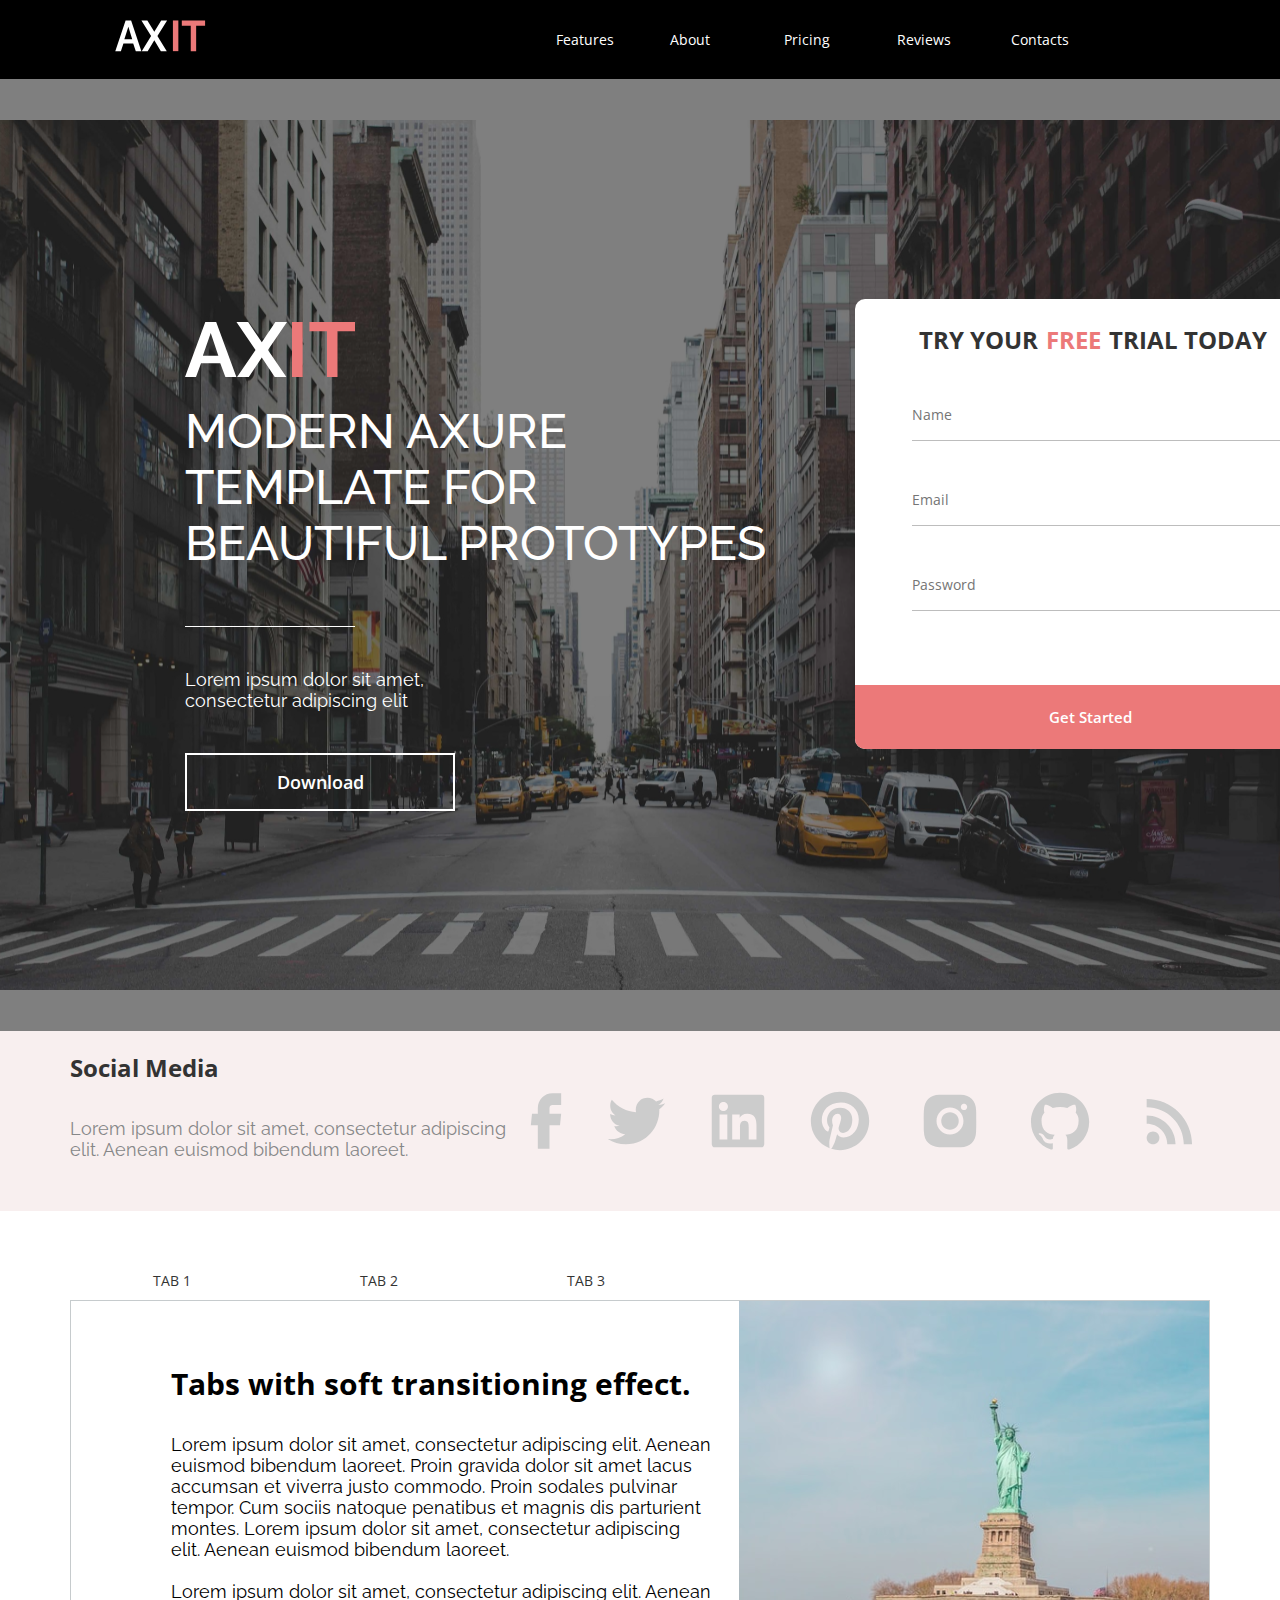
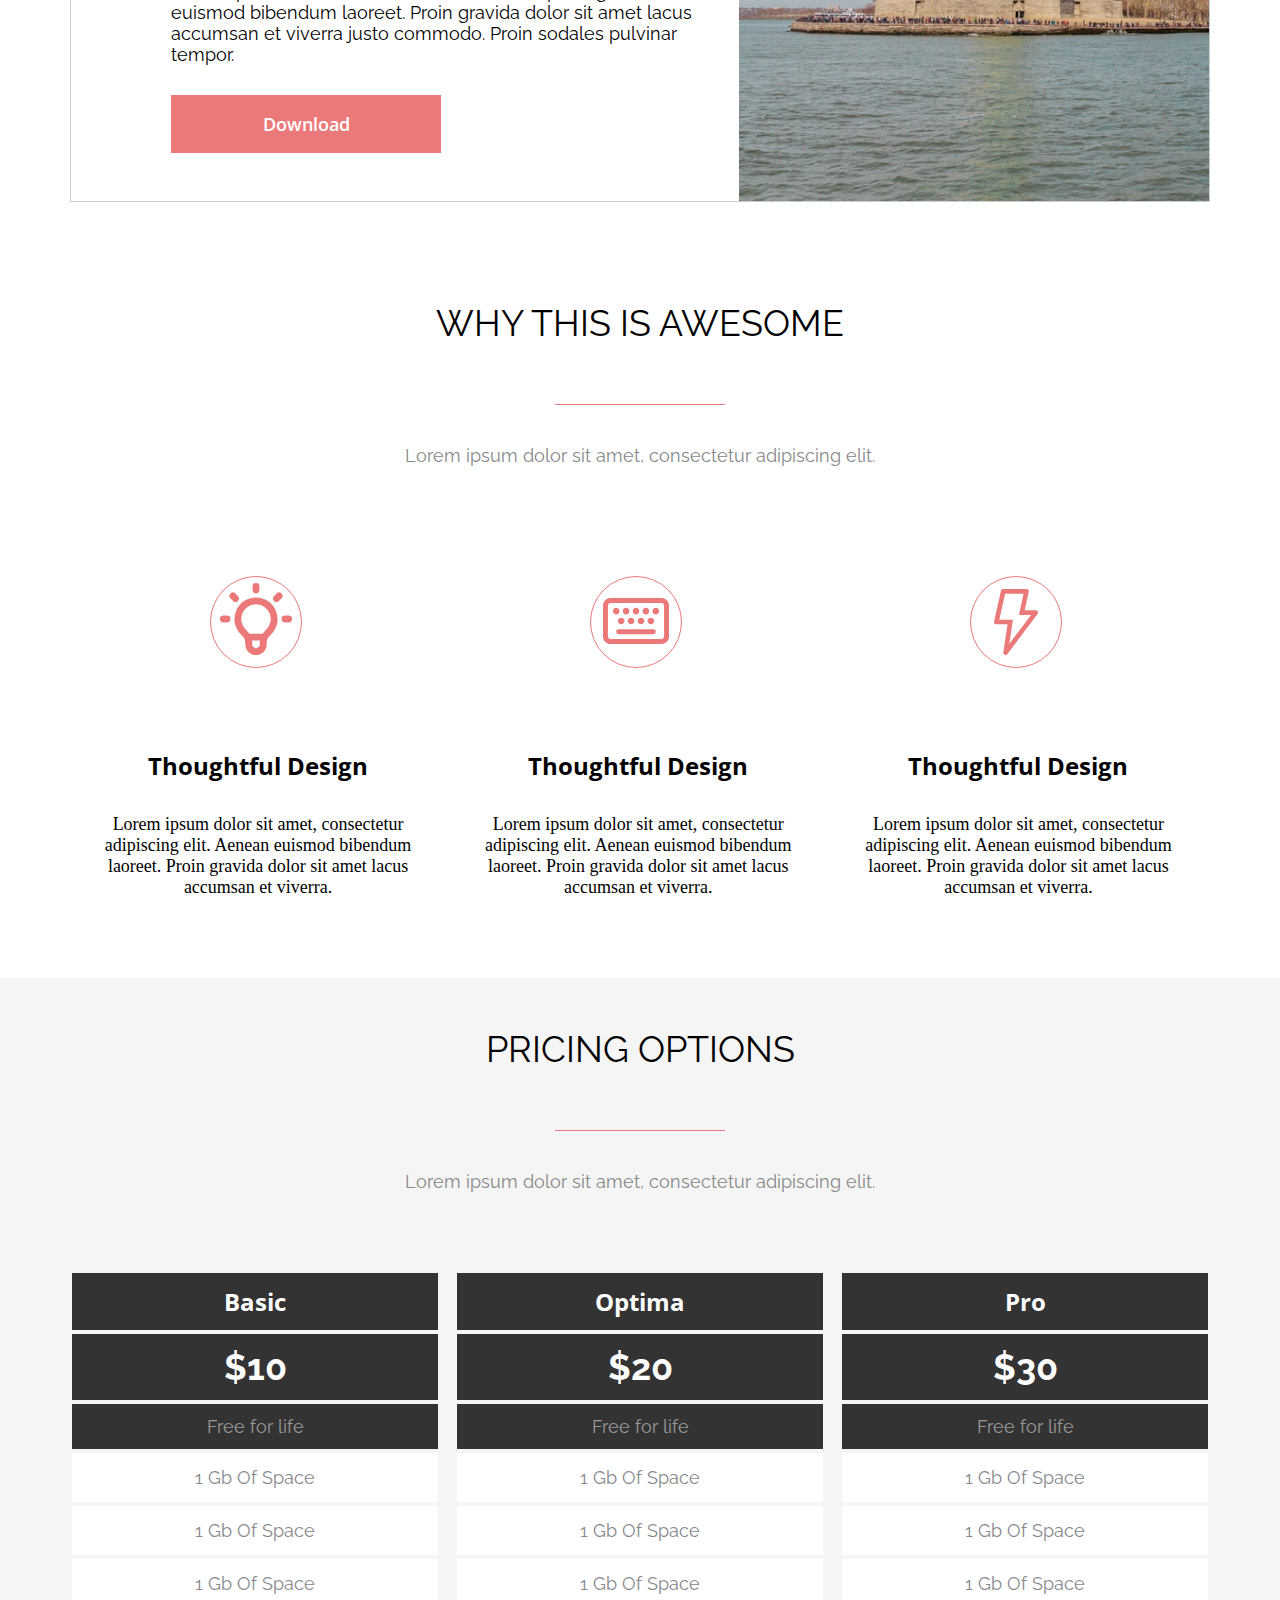
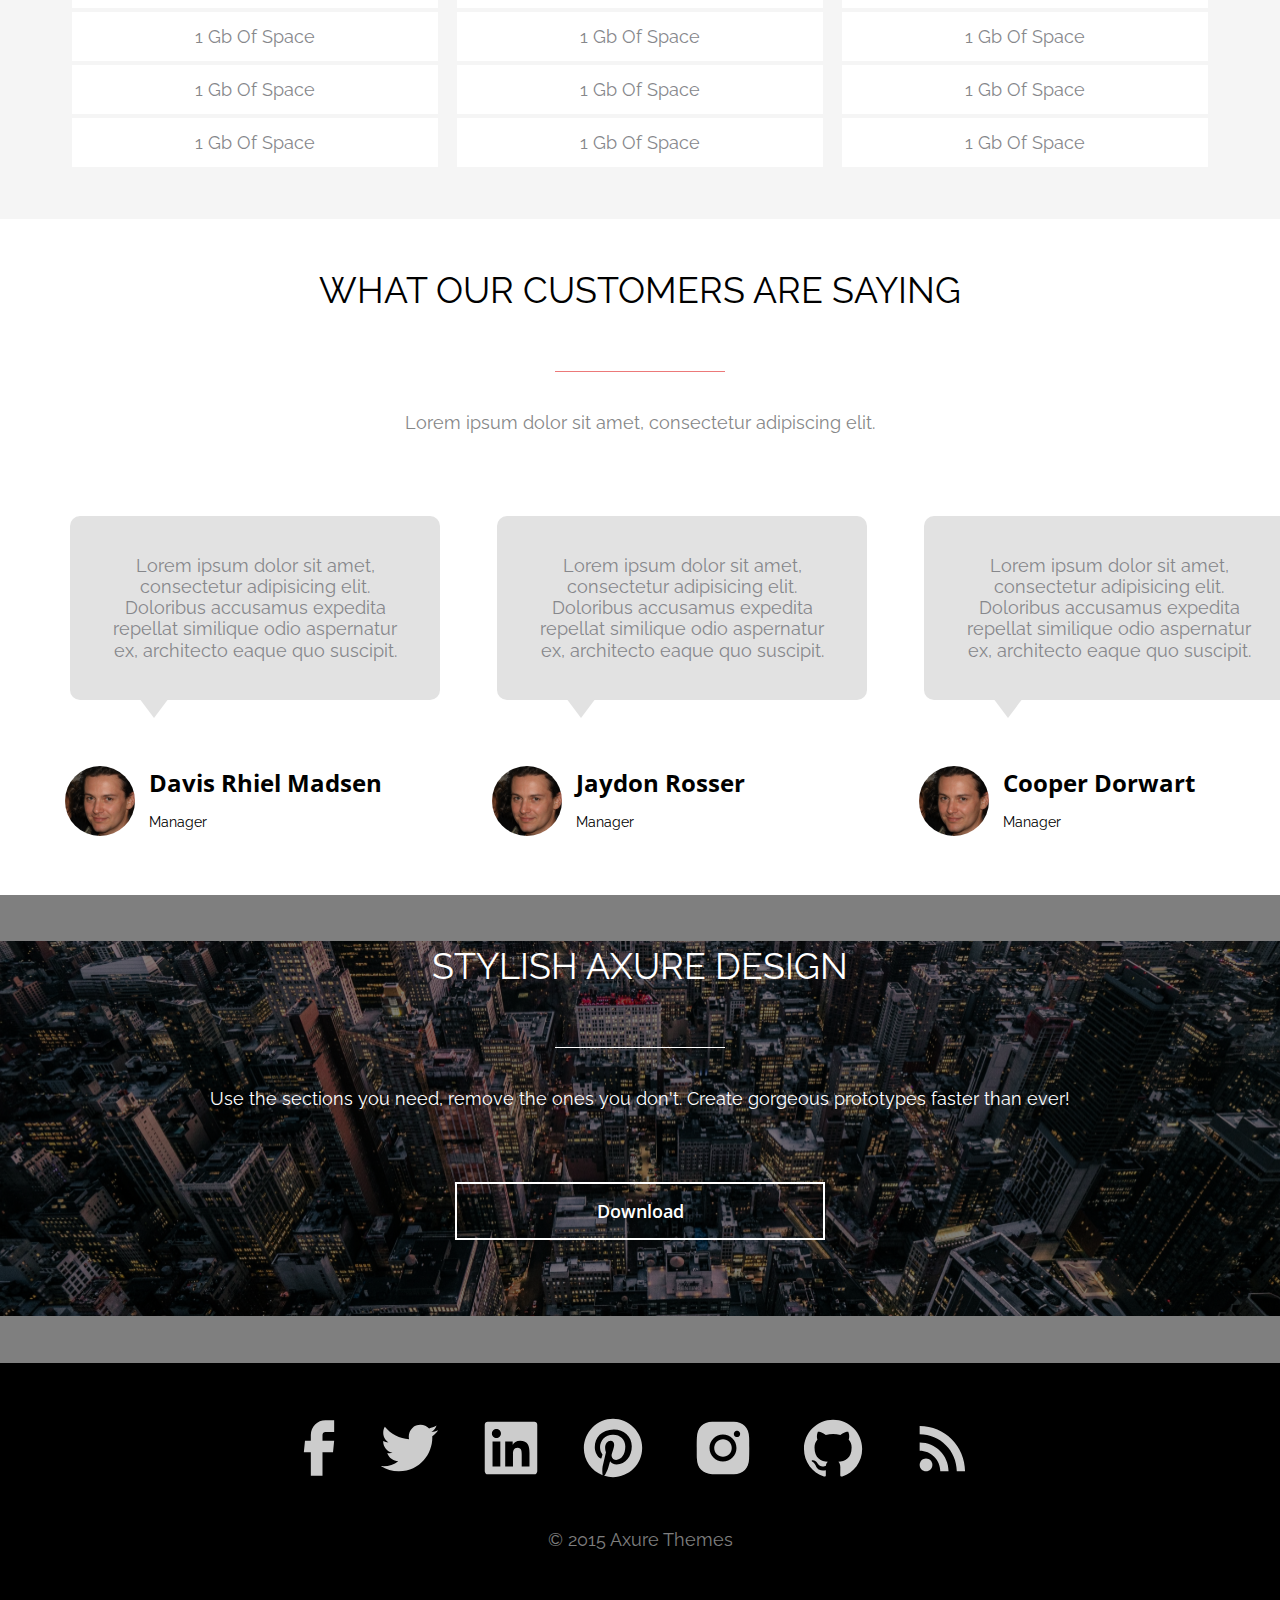
==== AXIT/index.html @ a8f8ad6e "added footer" ====
<!DOCTYPE html>
<html lang="en">
<head>
    <meta charset="UTF-8">
    <meta http-equiv="X-UA-Compatible" content="IE=edge">
    <meta name="viewport" content="width=device-width, initial-scale=1.0">
    <link rel="stylesheet" href="./css/style.css">
    <title>AXIT</title>
</head>
<body>
    <header class="header">
        <div class="header__section--wrapper">
            <img src="./img/AXIT.svg" alt="AX">
            <img src="./img/AXIT-1.svg" alt="IT">
        </div>
        <div class="header__section">
            <div class="header__item headerbutton"><a href="#">Features</a></div>
            <div class="header__item headerbutton"><a href="#">About</a></div>
            <div class="header__item headerbutton"><a href="#">Pricing</a></div>
            <div class="header__item headerbutton"><a href="#">Reviews</a></div>
            <div class="header__item headerbutton"><a href="#">Contacts</a></div>
        </div>
    </header>
    <section class="banner">
        <div class="container">
            <div class="container__banner">
                <div class="banner__content">
                    <div class="banner__logo">
                        <img src="./img/logo.svg" alt="AXIT" class="logo">
                    </div>
                    <h2 class="banner__title">MODERN AXURE TEMPLATE FOR BEAUTIFUL PROTOTYPES</h2>
                    <div class="banner__separator"></div>
                    <p class="banner__secondary-title">Lorem ipsum dolor sit amet, consectetur adipiscing elit</p>
                    <a href="#" class="banner__button">Download</a>
                </div>
                <form class="banner__form" action="#" method="post" name="registration" id="registration" class="banner__form">
                    <h2 class="form__title">Try Your <p class="title__highlight"> FREE </p> Trial Today</h2>
                    <div class="type__section">
                        <div class="form__info">
                            <input class="info__type" type="text" name="name" placeholder="Name">
                        </div>
                        <div class="form__separator"></div>
                        <div class="form__info">
                            <input class="info__type" type="email" name="email" placeholder="Email">
                        </div>
                        <div class="form__separator"></div>
                        <div class="form__info">
                            <input class="info__type" type="password" name="password" placeholder="Password">
                        </div>
                        <div class="form__separator"></div>
                        <button class="form__button" type="submit">Get Started</button>
                    </div>
                </form>
            </div>
        </div>
    </section>
    <section class="media">
        <div class="container">
            <div class="social-media__content">
                <div class="social-media__description">
                    <h2 class="social-media__title">Social Media</h2>
                    <p class="social-media__secondary-title">Lorem ipsum dolor sit amet, consectetur adipiscing elit. 
                    Aenean euismod bibendum laoreet.</p>
                </div>
                <div class="social-media__icons">
                    <img class="icons__media" src="./img/facebook.svg" alt="facebook">
                    <img class="icons__media" src="./img/twitter.svg" alt="twitter">
                    <img class="icons__media" src="./img/linkedin.svg" alt="linkedin">
                    <img class="icons__media" src="./img/pinterest.svg" alt="pinterest">
                    <img class="icons__media" src="./img/instagram.svg" alt="instagram">
                    <img class="icons__media" src="./img/github.svg" alt="github">
                    <img class="icons__media" src="./img/wifi.svg" alt="wifi">
                </div>
            </div>
        </div>
    </section>
    <section class="tabs">
        <div class="container">
            <ul class="menu">
                <li class="menu__item menu__item--active">TAB 1</li>
                <li class="menu__item">TAB 2</li>
                <li class="menu__item">TAB 3</li>
            </ul>
            <section class="content">
                <div class="content__descr">
                    <div class="descr__title">Tabs with soft transitioning effect.</div>
                    <div class="descr__text"><p>Lorem ipsum dolor sit amet, consectetur adipiscing elit. Aenean euismod 
                bibendum laoreet. Proin gravida dolor sit amet lacus accumsan et viverra 
                justo commodo. Proin sodales pulvinar tempor. Cum sociis natoque 
                penatibus et magnis dis parturient montes.
                Lorem ipsum dolor sit amet, consectetur adipiscing elit. Aenean euismod 
                bibendum laoreet.</p>
                <p>
                ㅤㅤㅤㅤㅤㅤㅤㅤㅤㅤㅤㅤ
                </p>
                <p>Lorem ipsum dolor sit amet, consectetur adipiscing elit. Aenean euismod 
                bibendum laoreet. Proin gravida dolor sit amet lacus accumsan et viverra 
                justo commodo. Proin sodales pulvinar tempor.</p>
                </div>
                    <a href="#" class="descr__button">Download</a>
                </div>
                <img class="content__img" src="./img/picture_tabs.svg" alt="Statue of Liberty">
            </section>
        </div>
    </section>
    <section class="about">
        <div class="container">
        <h2 class="main__title">WHY THIS IS AWESOME</h2>
        <div class="separator separator--red-color"></div>
        <p class="main__secondary-title">Lorem ipsum dolor sit amet, consectetur adipiscing elit.</p>
        <ul class="about__list">
            <li class="list__list-item">
                <div class="list-item__image--wrapper">
                    <img class="list-item__image_lamp" src="./img/lamp.svg" alt="lamp">
                </div>
                <h3 class="list-item__title">Thoughtful Design</h3>
                <p class="list-item__text">Lorem ipsum dolor sit amet, consectetur adipiscing 
elit. Aenean euismod bibendum laoreet. Proin gravida  dolor sit amet lacus accumsan et viverra.</p>
            </li>
            <li class="list__list-item">
                <div class="list-item__image--wrapper">
                    <img class="list-item__image_keyboard" src="./img/keyboard.svg" alt="keyboard">
                </div>
                <h3 class="list-item__title">Thoughtful Design</h3>
                <p class="list-item__text">Lorem ipsum dolor sit amet, consectetur adipiscing 
elit. Aenean euismod bibendum laoreet. Proin gravida  dolor sit amet lacus accumsan et viverra.</p>
            </li>
            <li class="list__list-item">
                <div class="list-item__image--wrapper">
                    <img class="list-item__image_lightning" src="./img/lightning.svg" alt="lightning">
                </div>
                <h3 class="list-item__title">Thoughtful Design</h3>
                <p class="list-item__text">Lorem ipsum dolor sit amet, consectetur adipiscing 
elit. Aenean euismod bibendum laoreet. Proin gravida  dolor sit amet lacus accumsan et viverra.</p>
            </li>
        </ul>
    </div>
    </section>
    <section class="pricing">
        <div class="container">
            <h2 class="main__title">PRICING OPTIONS</h2>
            <div class="separator separator--red-color"></div>
            <p class="main__secondary-title">Lorem ipsum dolor sit amet, consectetur adipiscing elit.</p>
            <section class="pricing__options">
                <div class="options__option basic">
                    <div class="options__title">
                        <p class="title__main">Basic</p>
                    </div>
                    <div class="options__price">
                        <p class="price__number">$10</p>
                    </div>
                    <div class="options__secondary-title">
                        <p class="secondary-title__text">Free for life</p>
                    </div>
                    <div class="options__list">
                        <ul class="options__list__list-item">
                            <li class="list-item__space">
                                <p class="space__text">1 Gb Of Space</p>
                            </li>
                            <li class="list-item__space">
                                <p class="space__text">1 Gb Of Space</p>
                            </li>
                            <li class="list-item__space">
                                <p class="space__text">1 Gb Of Space</p>
                            </li>
                            <li class="list-item__space">
                                <p class="space__text">1 Gb Of Space</p>
                            </li>
                            <li class="list-item__space">
                                <p class="space__text">1 Gb Of Space</p>
                            </li>
                            <li class="list-item__space">
                                <p class="space__text">1 Gb Of Space</p>
                            </li>
                        </ul>
                    </div>
                </div>
                <div class="options__option optima">
                    <div class="options__title">
                        <p class="title__main">Optima</p>
                    </div>
                    <div class="options__price">
                        <p class="price__number">$20</p>
                    </div>
                    <div class="options__secondary-title">
                        <p class="secondary-title__text">Free for life</p>
                    </div>
                    <div class="options__list">
                        <ul class="options__list__list-item">
                            <li class="list-item__space">
                                <p class="space__text">1 Gb Of Space</p>
                            </li>
                            <li class="list-item__space">
                                <p class="space__text">1 Gb Of Space</p>
                            </li>
                            <li class="list-item__space">
                                <p class="space__text">1 Gb Of Space</p>
                            </li>
                            <li class="list-item__space">
                                <p class="space__text">1 Gb Of Space</p>
                            </li>
                            <li class="list-item__space">
                                <p class="space__text">1 Gb Of Space</p>
                            </li>
                            <li class="list-item__space">
                                <p class="space__text">1 Gb Of Space</p>
                            </li>
                        </ul>
                    </div>
                </div>
                <div class="options__option pro">
                    <div class="options__title">
                        <p class="title__main">Pro</p>
                    </div>
                    <div class="options__price">
                        <p class="price__number">$30</p>
                    </div>
                    <div class="options__secondary-title">
                        <p class="secondary-title__text">Free for life</p>
                    </div>
                    <div class="options__list">
                        <ul class="options__list__list-item">
                            <li class="list-item__space">
                                <p class="space__text">1 Gb Of Space</p>
                            </li>
                            <li class="list-item__space">
                                <p class="space__text">1 Gb Of Space</p>
                            </li>
                            <li class="list-item__space">
                                <p class="space__text">1 Gb Of Space</p>
                            </li>
                            <li class="list-item__space">
                                <p class="space__text">1 Gb Of Space</p>
                            </li>
                            <li class="list-item__space">
                                <p class="space__text">1 Gb Of Space</p>
                            </li>
                            <li class="list-item__space">
                                <p class="space__text">1 Gb Of Space</p>
                            </li>
                        </ul>
                    </div>
                </div>
            </section>
        </div>
    </section>
    <section class="customers">
        <div class="container">
            <h2 class="main__title">WHAT OUR CUSTOMERS ARE SAYING</h2>
            <div class="separator separator--red-color"></div> 
            <p class="main__secondary-title">Lorem ipsum dolor sit amet, consectetur adipiscing elit.</p>
            <div class="reviews">
                <div class="reviews__block">
                    <div class="block__content">
                        <div class="content__text">
                        <p class="text__review">Lorem ipsum dolor sit amet, 
                            consectetur adipisicing elit. Doloribus 
                            accusamus expedita repellat similique 
                            odio aspernatur ex, architecto eaque 
                            quo suscipit.</p>
                        </div>
                        <h3 class="descr__name">Davis Rhiel Madsen</h3>
                        <p class="descr__position">Manager</p>
                    </div>
                    <div class="block__content">
                    <div class="content__text">
                    <p class="text__review">Lorem ipsum dolor sit amet, 
                        consectetur adipisicing elit. Doloribus 
                        accusamus expedita repellat similique 
                        odio aspernatur ex, architecto eaque 
                        quo suscipit.</p>
                    </div>
                        <h3 class="descr__name">Jaydon Rosser</h3>
                    <p class="descr__position">Manager</p>
                    </div>
                    <div class="block__content">
                    <div class="content__text">
                    <p class="text__review">Lorem ipsum dolor sit amet, 
                        consectetur adipisicing elit. Doloribus 
                        accusamus expedita repellat similique 
                        odio aspernatur ex, architecto eaque 
                        quo suscipit.</p>
                    </div>
                    <h3 class="descr__name">Cooper Dorwart</h3>
                    <p class="descr__position">Manager</p>
                    </div>
                </div>
            </div>
        </div>
    </section>
    <section class="design">
        <div class="container">
            <div class="design__content">
                <h2 class="main__title--white-color">STYLISH AXURE DESIGN</h2>
                <div class="separator separator--white-color"></div> 
                <p class="main__secondary-title--white-color">Use the sections you need, remove the ones you don't.  Create gorgeous prototypes faster than ever!</p>
                <a href="#" class="design__button">Download</a>
            </div>
        </div>
    </section>
    <footer class="footer">
        <div class="container">
            <div class="footer__media">
                <img class="icons__media" src="./img/facebook.svg" alt="facebook">
                <img class="icons__media" src="./img/twitter.svg" alt="twitter">
                <img class="icons__media" src="./img/linkedin.svg" alt="linkedin">
                <img class="icons__media" src="./img/pinterest.svg" alt="pinterest">
                <img class="icons__media" src="./img/instagram.svg" alt="instagram">
                <img class="icons__media" src="./img/github.svg" alt="github">
                <img class="icons__media" src="./img/wifi.svg" alt="wifi">
            </div>
            <div class="footer__signature">
                <p class="signature__text">
                    © 2015 Axure Themes
                </p>
            </div>
        </div>
    </footer>
</body>
</html>
---- AXIT/css/style.css ----
@import url('https://fonts.googleapis.com/css2?family=Open+Sans:wght@300;400;500;600;700;800&family=Raleway:wght@100;200;300;400;500;600;700;800;900&display=swap');

* {
    box-sizing: border-box;
    margin: 0;
    padding: 0;
    outline: none;
}

ul, ol {
    list-style: none;
    padding: 0;
    margin: 0;
}

a {
    text-decoration: none;
    display: block;
    color: #fff;
}

.container {
    width: 1170px;
    padding: 50px 15px;
    margin: 0px auto;
    position: relative;
    z-index: 3;
}





.header {
    display: flex;
    justify-content: space-between;
    padding: 20px 170px 20px 115px;
    background: black;
    font-family: "Open Sans", sans-serif;
    position: sticky;
    top: 0;
    z-index: 4;
}

.header__section {
    display: flex; 
    align-items: center;
}

.header__item {
    padding: 10px 15px;
    font-size: 14px;
    width: 113.8px;
}




.banner {
    background: url("../img/banner.svg") no-repeat center/100%;
    position: relative;
    padding: 170px;
}

.banner::after {
    content: "";
    display: block;
    width: 100%;
    height: 100%;
    position: absolute;
    top: 0;
    left: 0;
    z-index: 2;
    background: rgba(0, 0, 0, 0.5);
}

.container__banner {
    display: flex;
    gap: 70px;
}

.banner__title {
    font-family: "Raleway";
    font-weight: 500;
    font-size: 48px;
    line-height: 56px;
    color: #ffff;
}

.banner__separator {
    width: 170px;
    height: 1px;
    margin: 55px 0 42px;
    background-color: white;
}

.banner__button {
    border: 2px solid #FFFFFF;
    width: 270px;
    display: inline-block;
    color: white;
    font-family: "Open Sans", sans-serif;
    font-weight: 600;
    font-size: 18px;
    text-align: center;
    padding: 15px;
    margin-top: 42px;
}

.banner__secondary-title {
    color: #ffff;
    font-family: "Raleway";
    font-size: 18px;
    line-height: 21px;
    font-weight: 400;
    width: 240px;
}

.banner__form {
    max-width: 470px;
    height: 450px;
    background: #FFFFFF;
    border-radius: 10px;
    padding: 150px;
    position: relative;
}

.form__title {
    font-family: "Open Sans", sans-serif;
    font-weight: 700;
    font-size: 24px;
    color: #333333;
    text-transform: uppercase;
    position: absolute;
    top: 24px;
    left: 64px;
    display: flex;
    gap: 8px;
}

.type__section {
    margin: -60px -93px;
}

.title__highlight {
    color:#EC7979;
}

.form__separator {
    background-color: #BDBDBD;
    width: 370px;
    height: 1px;
    margin-bottom: 33px;
}

.info__type {
    border: none;
    margin: 16px 0;
    font-family: "Open Sans", sans-serif;
    font-weight: 400;
    font-size: 14px;
    color: #BDBDBD;
}

.form__button {
    background: #EC7979;
    border-radius: 0px 0px 10px 10px;
    color:#FFFFFF;
    font-family: "Open Sans", sans-serif;
    font-weight: 600;
    font-size: 15px;
    border: none;
    position: absolute;
    left: 0;
    bottom: 0;
    padding: 22px;
    width: 100%;
    cursor: pointer;
}





.media {
    background: #F8EFEF;
}

.social-media__content {
    display: flex;
}

.social-media__description {
    width: 45%;
}

.social-media__title {
    font-family: "Open Sans", sans-serif;
    font-weight: 700;
    font-size: 24px;
    color: #333333;
    margin-top: -30px;
}

.social-media__secondary-title {
    font-family: "Raleway";
    font-size: 18px;
    font-weight: 400;
    color: #868788;
    margin-top: 34px;
}

.social-media__icons {
    padding: 5px;
    display: flex;
}

.icons__media:not(:last-child) {
    margin-right: 45px;
}

.icons__media:hover {
    transform: scale(1.3);
    transition: transform 0.25s;
}







.menu__item {
    width: 203px;
    display: inline-block;
    text-transform: uppercase;
    text-align: center;
    font-family: 'Open Sans', sans-serif;
    font-style: normal;
    font-weight: 400;
    font-size: 14px;
    line-height: 40px;
    color: #333333;
    border-radius: 5px 5px 0 0;
    margin-bottom: -1px;
    list-style: none;
}

.menu__item:focus, .menu__item:hover, .menu__item:active {
    border: 1px solid #C6CBCD;
    z-index: 2;
    border-bottom-width: 0;
    background-color: #FFFFFF;
}

.content {
    border: 1px solid #C6CBCD;
    width: 100%;
    display: flex;
}

.content__img {
    display: block;
    margin-left: 158px;
}

.content__descr {
    max-width: 510px;
    padding: 0 100px;
}

.descr__title {
    font-family: 'Open Sans', sans-serif;
    font-style: normal;
    font-weight: 700;
    font-size: 30px;
    line-height: 41px;
    color: #000000;
    width: 570px;
    margin-top: 62px;
}

.descr__text {
    width: 570px;
    margin: 30px 0;
    font-family: 'Raleway';
    font-style: normal;
    font-weight: 400;
    font-size: 18px;
    line-height: 21px;
    color: #000000;
    padding-right: 30px;
}

.descr__button {
    width: 270px;
    background-color: #EC7979;
    font-family: 'Open Sans', sans-serif;
    font-style: normal;
    font-weight: 600;
    font-size: 18px;
    line-height: 58px;
    text-align: center;
    text-transform: capitalize;
    color: #FFFFFF;
    display: inline-block;
}




.main__title {
    font-family: "Raleway";
    font-style: normal;
    font-weight: 400;
    font-size: 36px;
    color: #000000;
    text-align: center;
}

.separator {
    width: 170px;
    height: 1px;
    margin: 60px auto 40px;
}

.separator--red-color {
    background-color: #EC7979;
}

.main__secondary-title {
    font-family: "Raleway";
    font-size: 18px;
    text-align: center;
    color: #868788;
}

.about__list {
    list-style: none;
    margin-top: 110px;
}

.list__list-item {
    text-align: center;
    width: 33%;
    display: inline-block;
}

.list-item__image--wrapper {
    height: 92px;
    width: 92px;
    margin-bottom: 80px;
    border: 1px solid #EC7979;
    border-radius: 100px;
    margin-left: 140px;
    padding: center;
}

.list_list-item:nth-child(1) .list-item_image--wrapper {
    padding: 8.25px;
}

.list_list-item:nth-child(2) .list-item_image--wrapper {
    padding: 23px 12px;
}

.list-item__title {
    margin-bottom: 8px;
    font-family: "Open Sans", sans-serif;
    font-weight: 700;
    font-size: 24px;
    line-height: 36px;
    text-align: center;
    text-transform: capitalize;
}

.list-item__text {
    margin: 30px;
    font-size: 18px;
}

.list-item__image_lamp {
    margin: 5px;
}

.list-item__image_keyboard {
    margin: 21px 5px;
}

.list-item__image_lightning {
    margin: 12px;
}




.pricing {
    background-color: #F5F5F5;
    list-style: none;
}

.pricing__options {
    display: flex;
    justify-content: space-between;
    margin: 79px 0 0 0;
}

.options__option:hover {
    box-shadow: 0px 4px 10px rgba(51, 51, 51, 0.2);
    margin-top: -20px;
    margin-bottom: 20px;
    transition: 0.3s;
}

.options__title {
    width: 370px;
    border: 2px solid #F5F5F5;
    background-color:#333333;
    color: #F5F5F5;
}

.title__main {
    font-family: 'Open Sans';
    font-style: normal;
    font-weight: 700;
    font-size: 24px;
    line-height: 33px;
    display: flex;
    align-items: center;
    text-align: center;
    color: #FFFFFF;
    margin: 12px auto;
    display: block;
}

.options__price {
    width: 370px;
    border: 2px solid #F5F5F5;
    background-color:#333333;
    color: #F5F5F5;
}

.price__number {
    font-family: 'Raleway';
    font-style: normal;
    font-weight: 700;
    font-size: 36px;
    line-height: 42px;
    display: flex;
    align-items: center;
    text-align: center;
    color: #FFFFFF;
    margin: 12px auto;
    display: block;
}

.options__secondary-title {
    width: 370px;
    border: 2px solid #F5F5F5;
    background-color:#333333;
    color: #F5F5F5;
}

.secondary-title__text {
    font-family: 'Raleway';
    font-style: normal;
    font-weight: 400;
    font-size: 18px;
    line-height: 21px;
    display: flex;
    align-items: center;
    text-align: center;
    color: rgba(255, 255, 255, 0.5);
    margin: 12px auto;
    display: block;
}

.list-item__space {
    width: 370px;
    background: #FFFFFF;
    border: 2px solid #F5F5F5;
    padding: 14px;
}

.space__text {
    font-family: 'Raleway';
    font-style: normal;
    font-weight: 400;
    font-size: 18px;
    line-height: 21px;
    align-items: center;
    text-align: center;
    color: #86878B;
    display: block;
}





.reviews__block {
    display: flex;
    margin-top: 83px;
    justify-content: space-between;

}

.content__text {
    background: #E2E2E2;
    width: 370px;
    border-radius: 10px;
    padding: 1px;
    margin-bottom: 66px;
}

.text__review {
    margin: 38px;
    font-family: "Raleway";
    font-weight: 400;
    font-size: 18px;
    line-height: 21.13px;
    text-align: center;
    color: #86878B;
    align-item: center;
    position: relative;
}

.text__review::before {
    content: url("../img/Polygon.svg");
    position: absolute;
    widht: 30px;
    height: 20px;
    top: 143px;
    left: 30px;
}

.descr__name {
    font-family: "Open Sans", sans-serif;
    font-weight: 700;
    font-size: 24px;
    width: 269px;
    position: relative;
    margin: 0 79px;
}

.descr__name::before {
    content: url("../img/Manager1.svg");
    position: absolute;
    top: 0;
    left: 0;
    margin-left: -84px;
    width: 50px;
    height: 50px;
}

.descr__position {
    margin: 15px 79px;
    font-family: "Raleway";
    font-weight: 400;
    font-size: 14px;
}




.design {
    background: url(../img/design_city.svg) no-repeat center/100%;
    position: relative;
}

.design::after {
    content: "";
    display: block;
    width: 100%;
    height: 100%;
    position: absolute;
    top: 0;
    left: 0;
    z-index: 2;
    background: rgba(0, 0, 0, 0.5);
}

.main__title--white-color {
    color: #FFFFFF;
    font-family: "Raleway";
    font-style: normal;
    font-weight: 400;
    font-size: 36px;
    text-align: center;
}

.separator--white-color {
    background-color: #FFFFFF;
}

.main__secondary-title--white-color {
    color: #FFFFFF;
    font-family: "Raleway";
    font-size: 18px;
    text-align: center;
}

.design__button {
    border: 2px solid #FFFFFF;
    width: 370px;
    display: inline-block;
    color: white;
    font-family: "Open Sans", sans-serif;
    font-weight: 600;
    font-size: 18px;
    text-align: center;
    align-items: center;
    padding: 15px;
    margin: 73px 385px;
}





.footer {
    width: 100%;
    background-color: #000000;
    display: flex; 
}

.footer__media {
    display: flex;
    justify-content: center;
}

.footer__signature {
    margin-top: 46px;
}

.signature__text {
    font-family: "Raleway";
    font-weight: 400;
    font-size: 18px;
    align-items: center;
    text-align: center;
    color: rgba(255, 255, 255, 0.5);
}
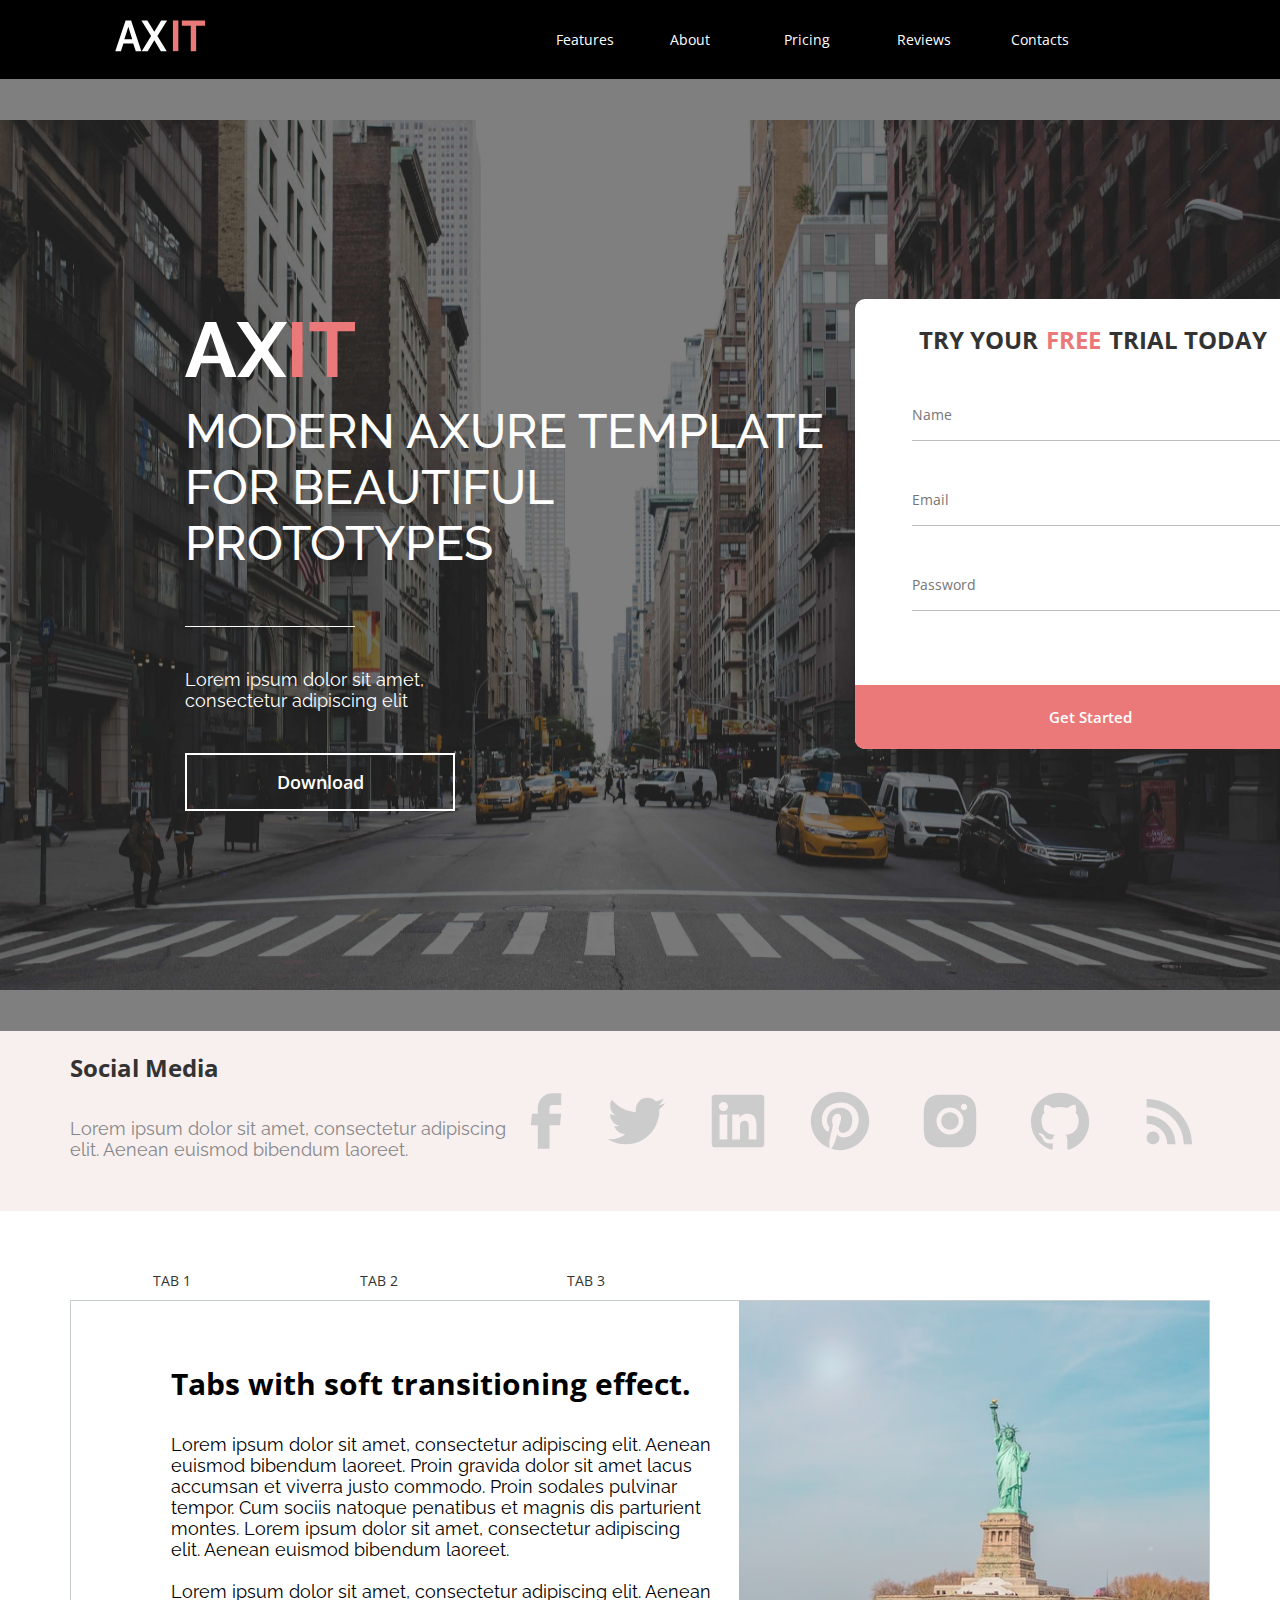
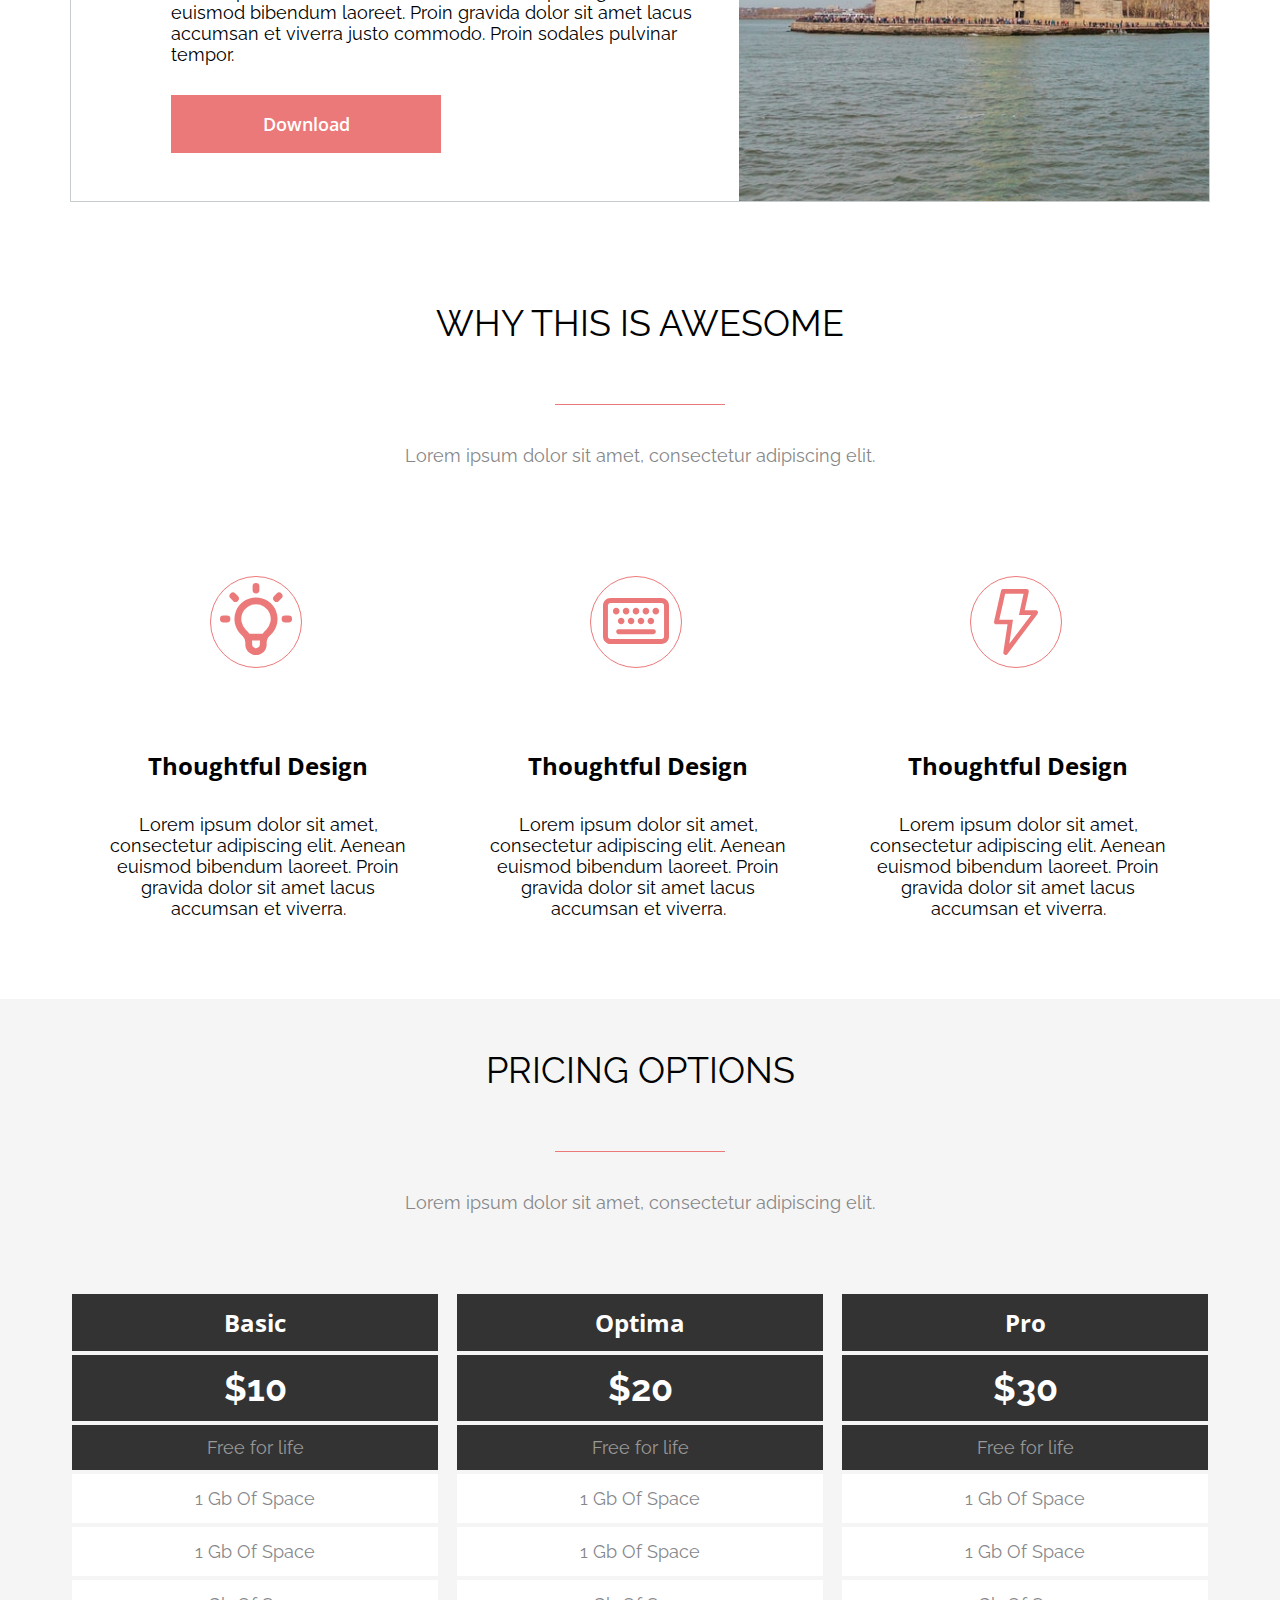
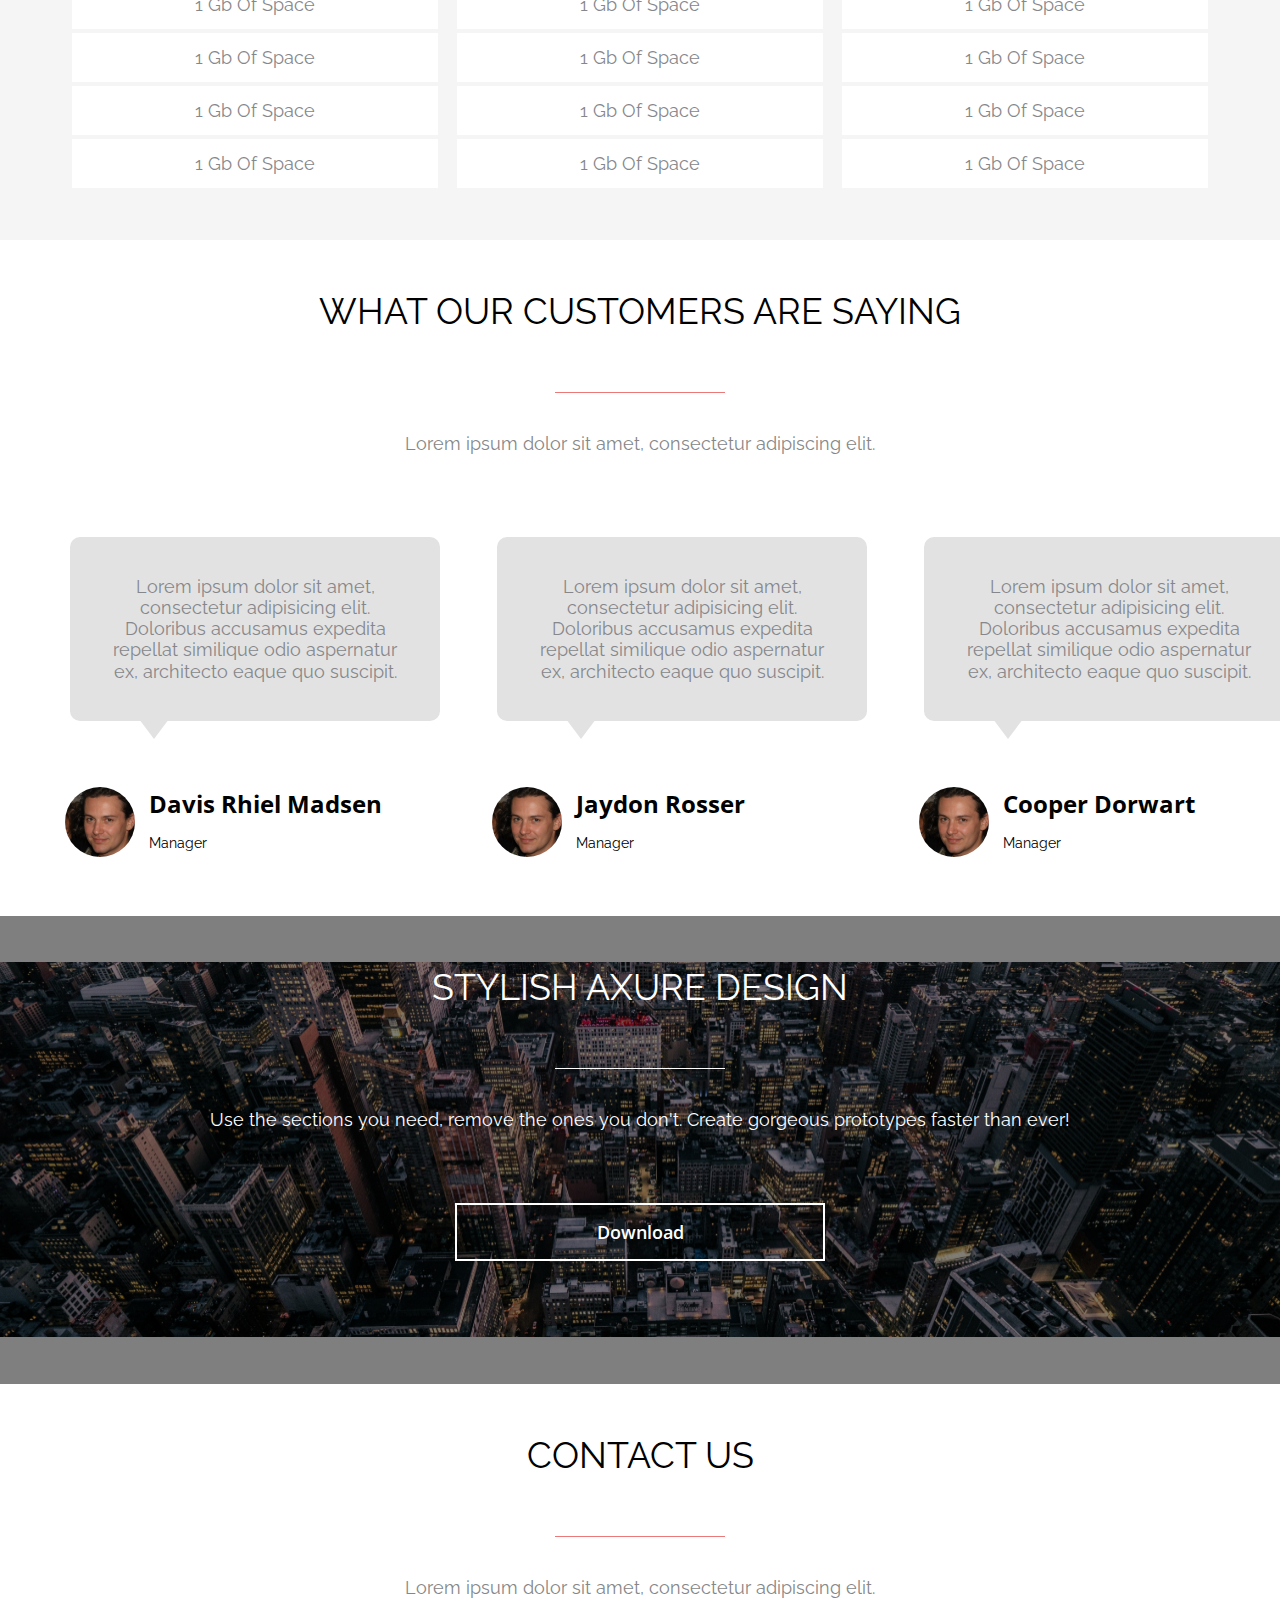
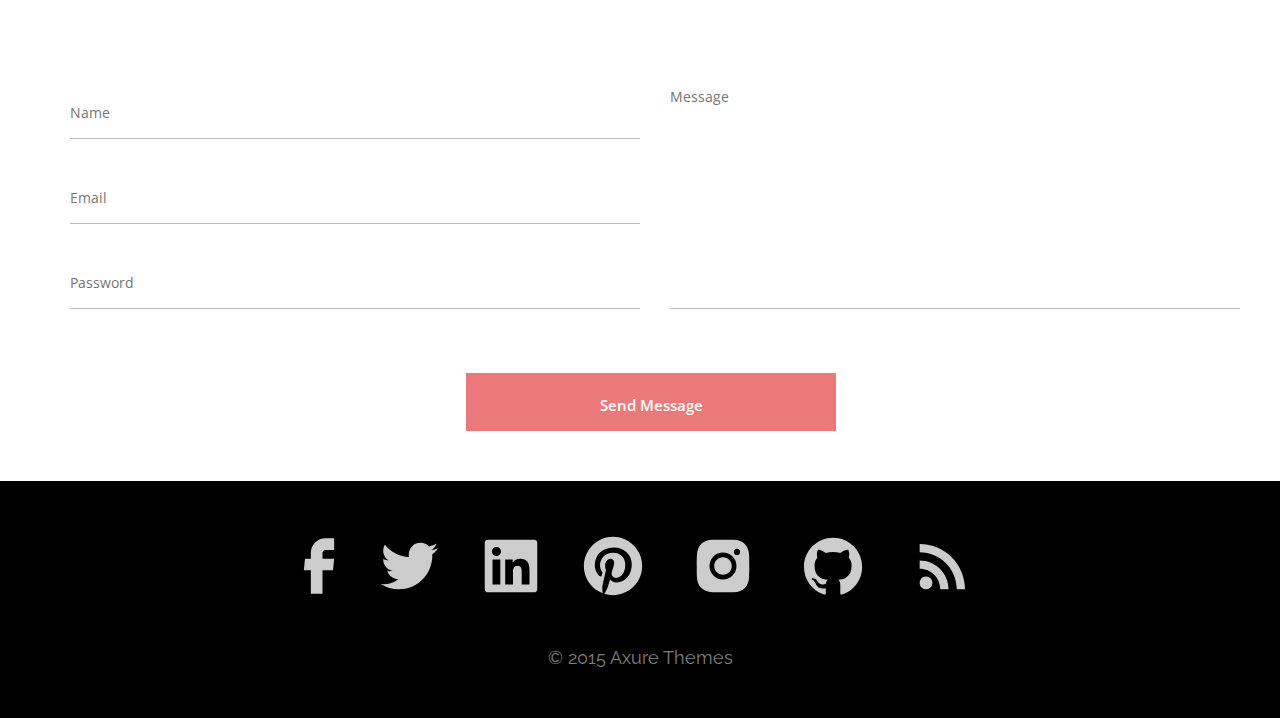
==== commit e14886c6: "added new functionalities" ====
--- a/AXIT/index.html
+++ b/AXIT/index.html
@@ -298,6 +298,36 @@
             </div>
         </div>
     </section>
+    <section class="contactus">
+        <div class="container">
+            <h2 class="main__title">CONTACT US</h2>
+            <div class="separator separator--red-color"></div>
+            <p class="main__secondary-title">Lorem ipsum dolor sit amet, consectetur adipiscing elit.</p>
+            <div class="forms">
+                <form action="#" name="contactus__form" method="post" class="contactus__form">
+                    <div class="form__form">
+                        <div class="form__info">
+                            <input class="info__type" type="text" name="name" placeholder="Name">
+                        </div>
+                        <div class="form__separator form__separator--long"></div>
+                        <div class="form__info">
+                            <input class="info__type" type="email" name="email" placeholder="Email">
+                        </div>
+                        <div class="form__separator form__separator--long"></div>
+                        <div class="form__info">
+                            <input class="info__type" type="password" name="password" placeholder="Password">
+                        </div>
+                        <div class="form__separator form__separator--long"></div>
+                    </div>
+                </form>
+                <div class="form__textaree">
+                    <textarea class="textaree__message" name="message" cols="30" rows="10" placeholder="Message"></textarea>
+                    <div class="form__separator form__separator--long"></div>
+                </div>
+                <button class="form__button form__button--small" type="submit">Send Message</button>
+            </div>
+        </div>
+    </section>
     <footer class="footer">
         <div class="container">
             <div class="footer__media">
--- a/AXIT/css/style.css
+++ b/AXIT/css/style.css
@@ -76,7 +76,6 @@
 
 .container__banner {
     display: flex;
-    gap: 70px;
 }
 
 .banner__title {
@@ -331,6 +330,7 @@
 .main__secondary-title {
     font-family: "Raleway";
     font-size: 18px;
+    font-weight: 400;
     text-align: center;
     color: #868788;
 }
@@ -375,6 +375,9 @@
 }
 
 .list-item__text {
+    font-family: "Raleway";
+    font-weight: 400;
+    font-size: 18px;
     margin: 30px;
     font-size: 18px;
 }
@@ -618,6 +621,38 @@
 
 
 
+.forms {
+    display: flex;
+    gap: 30px;
+    padding: 89px 0;
+}
+
+.textaree__message {
+    resize: none;
+    width: 569px;
+    height: 217px;
+    border: none;
+    font-family: "Open Sans", sans-serif;
+    font-weight: 400;
+    font-size: 14px;
+    color: #BDBDBD;
+}
+
+.form__separator--long {
+    width: 570px;
+}
+
+.form__button--small {
+    height: 58px;
+    width: 370px;
+    border-radius: 0px;
+    margin: 50px 411px;
+}
+
+
+
+
+
 .footer {
     width: 100%;
     background-color: #000000;
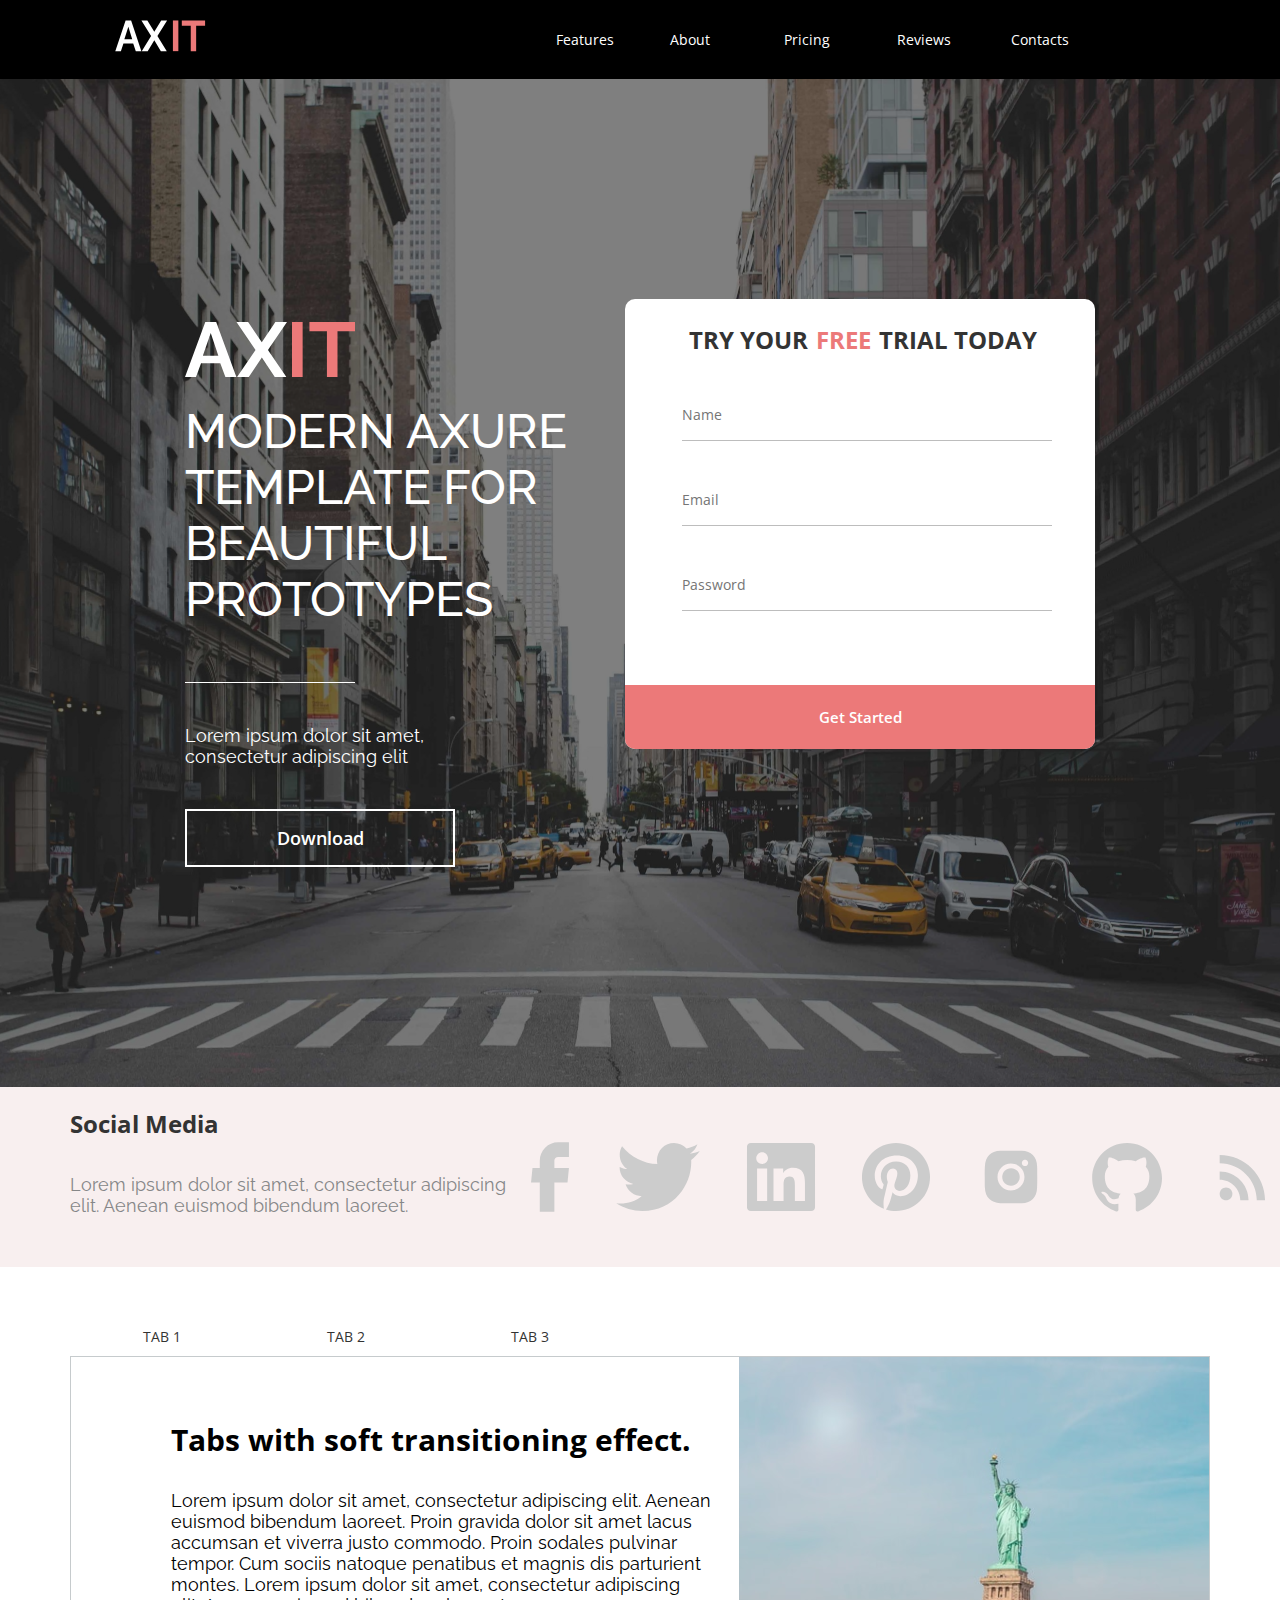
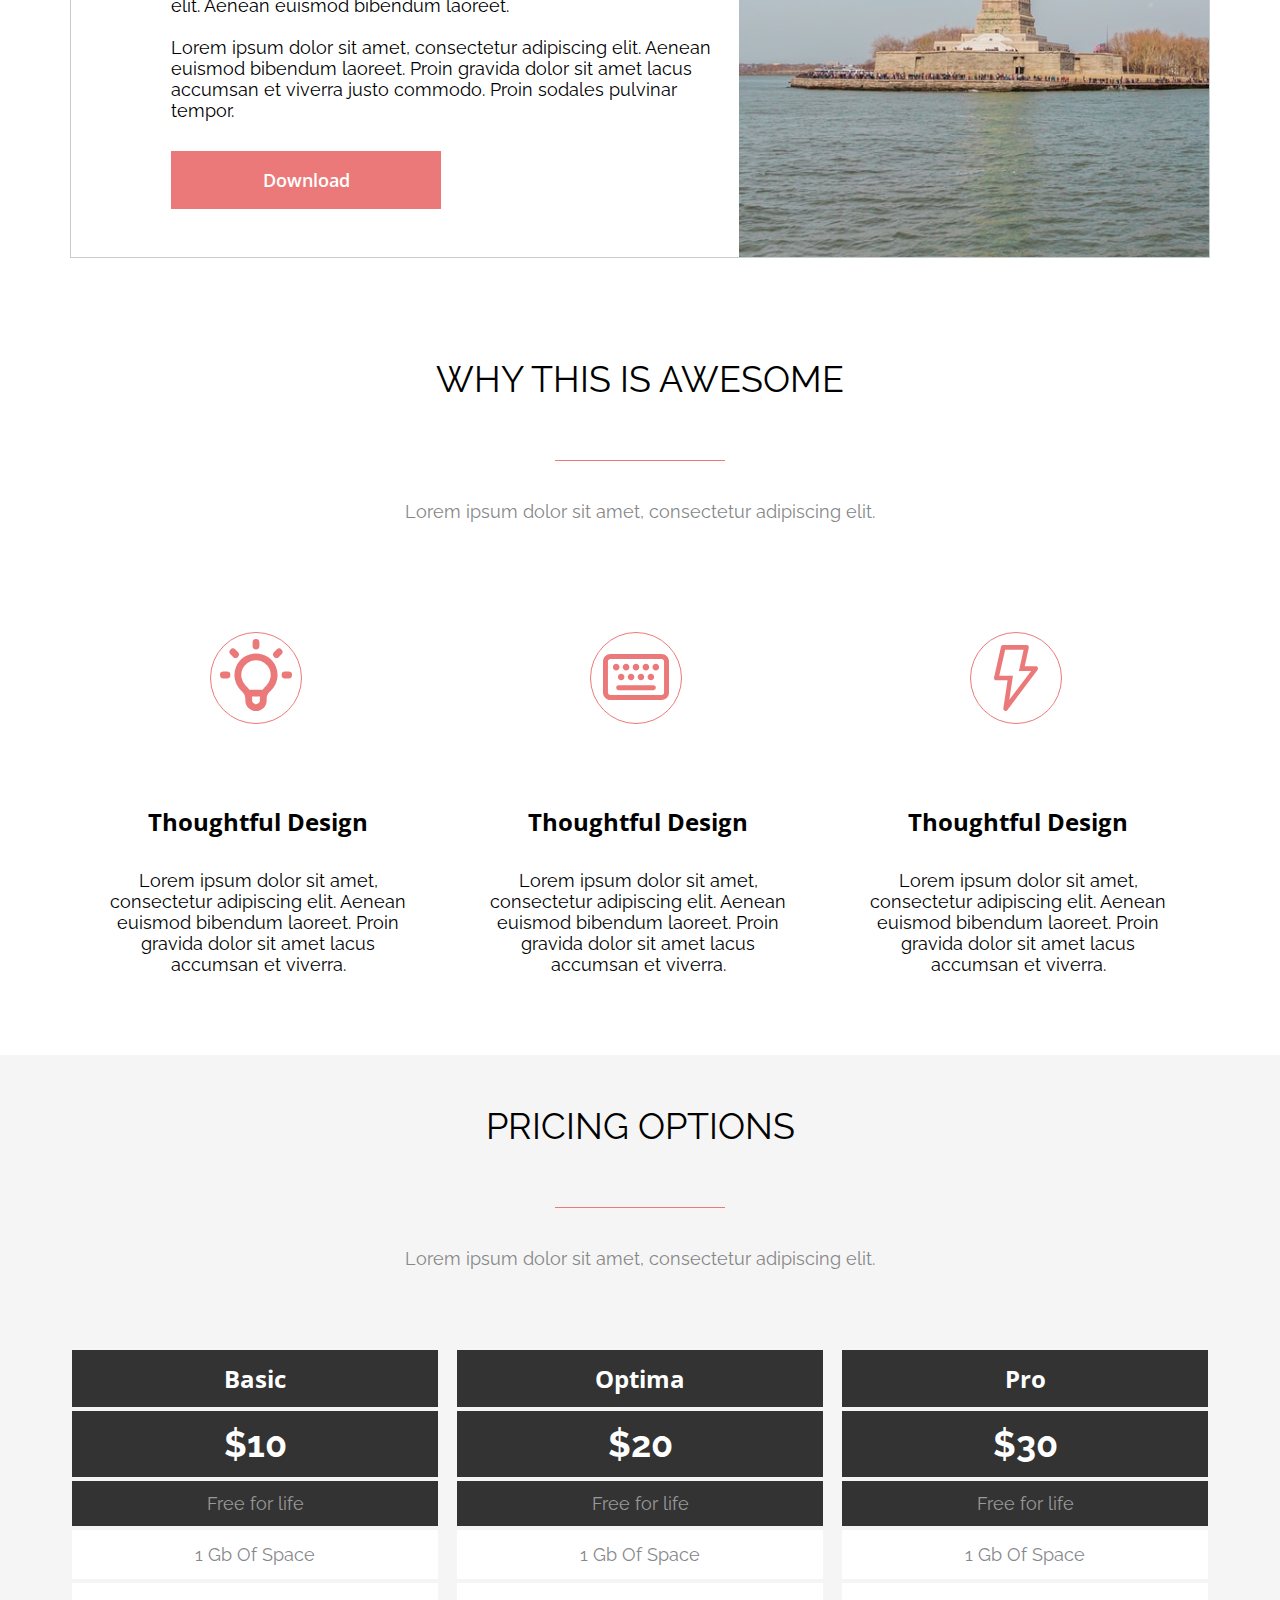
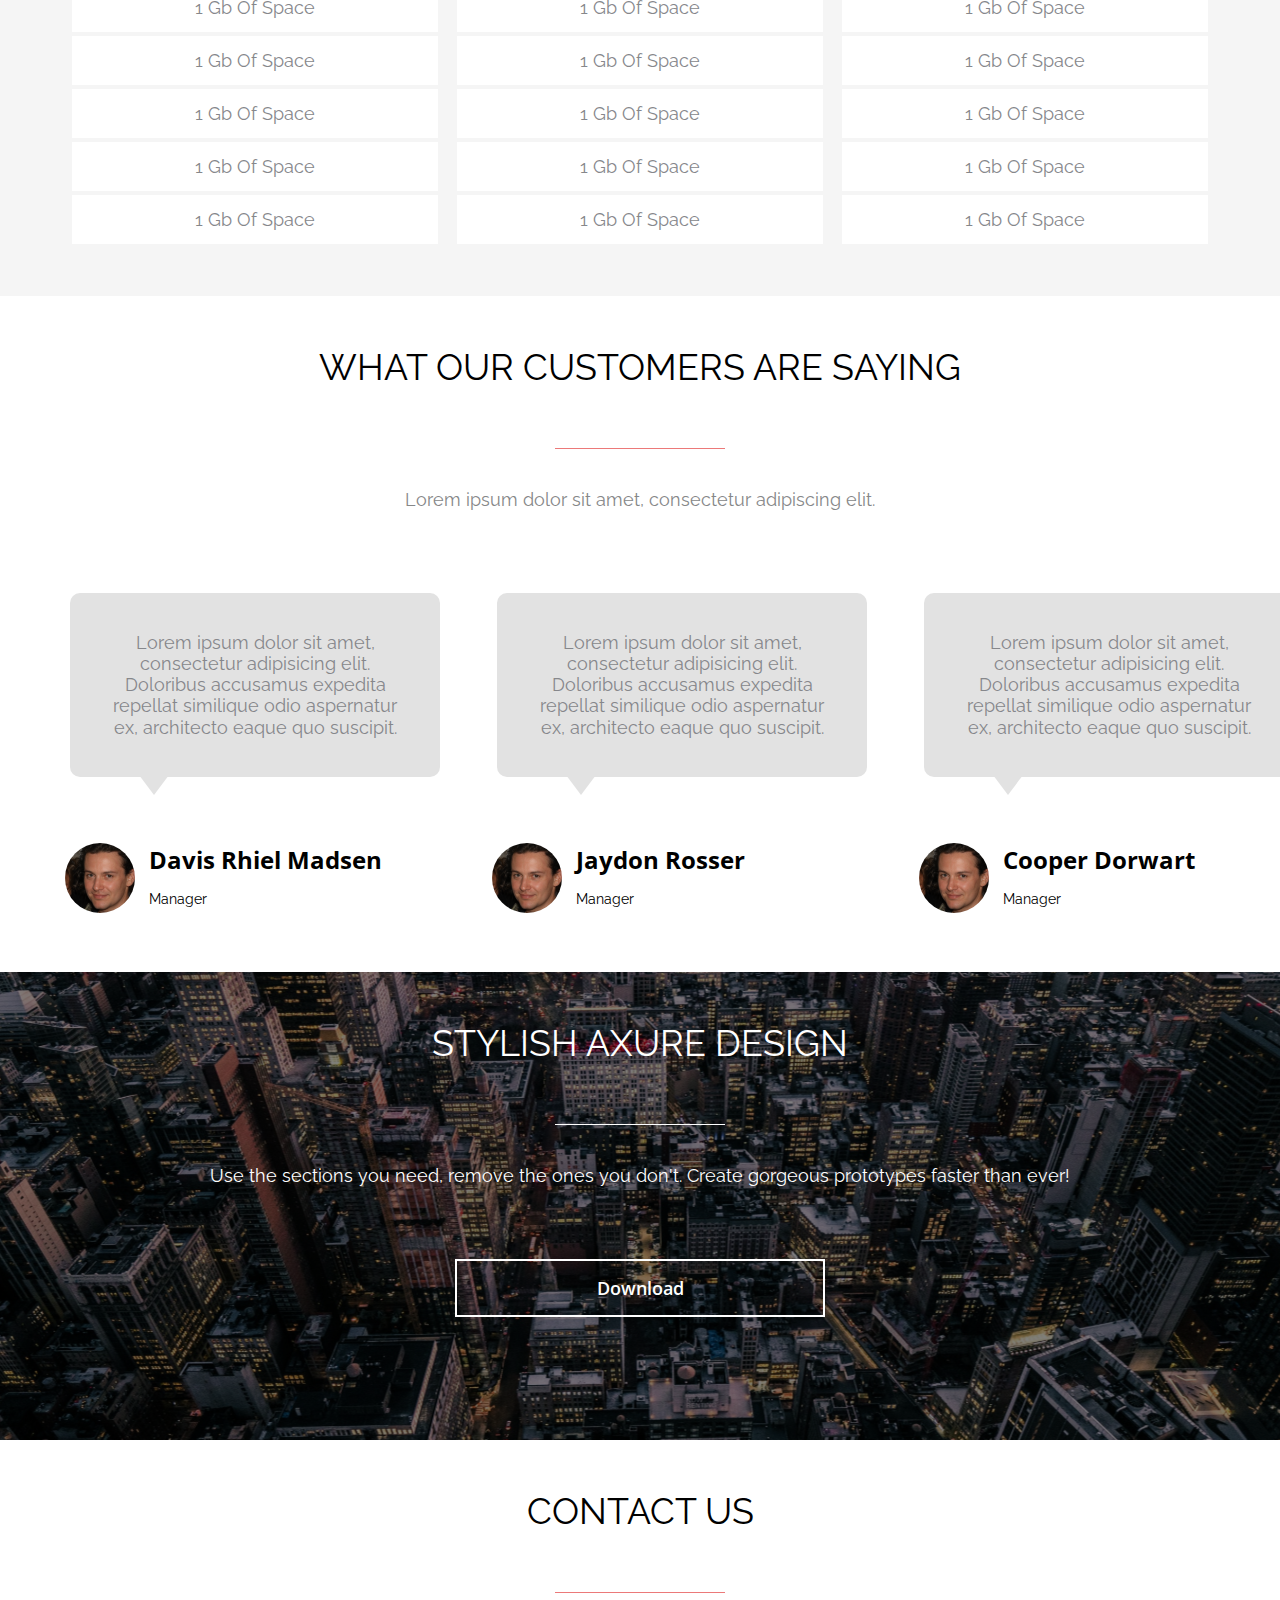
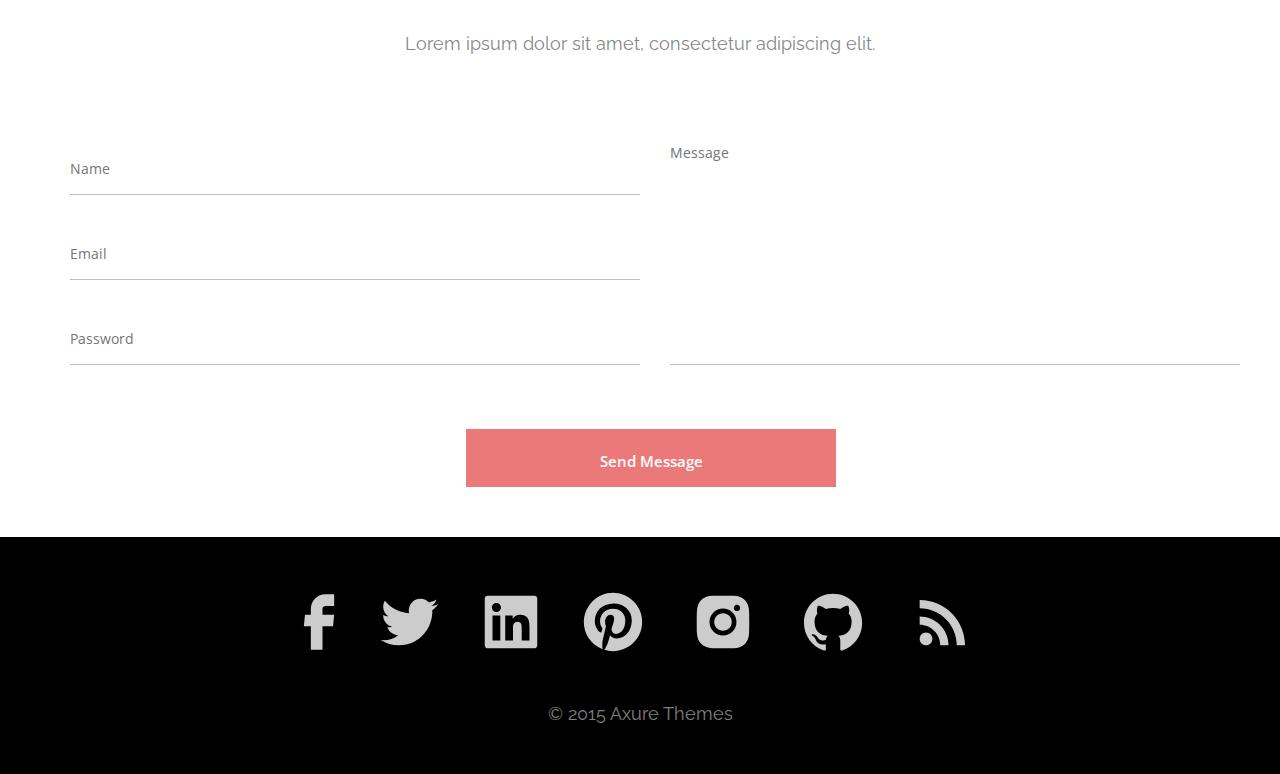
==== commit ce45fe8e: "tabs selected tab added" ====
--- a/AXIT/index.html
+++ b/AXIT/index.html
@@ -76,31 +76,33 @@
     </section>
     <section class="tabs">
         <div class="container">
-            <ul class="menu">
-                <li class="menu__item menu__item--active">TAB 1</li>
-                <li class="menu__item">TAB 2</li>
-                <li class="menu__item">TAB 3</li>
-            </ul>
-            <section class="content">
-                <div class="content__descr">
-                    <div class="descr__title">Tabs with soft transitioning effect.</div>
-                    <div class="descr__text"><p>Lorem ipsum dolor sit amet, consectetur adipiscing elit. Aenean euismod 
-                bibendum laoreet. Proin gravida dolor sit amet lacus accumsan et viverra 
-                justo commodo. Proin sodales pulvinar tempor. Cum sociis natoque 
-                penatibus et magnis dis parturient montes.
-                Lorem ipsum dolor sit amet, consectetur adipiscing elit. Aenean euismod 
-                bibendum laoreet.</p>
-                <p>
-                ㅤㅤㅤㅤㅤㅤㅤㅤㅤㅤㅤㅤ
-                </p>
-                <p>Lorem ipsum dolor sit amet, consectetur adipiscing elit. Aenean euismod 
-                bibendum laoreet. Proin gravida dolor sit amet lacus accumsan et viverra 
-                justo commodo. Proin sodales pulvinar tempor.</p>
-                </div>
-                    <a href="#" class="descr__button">Download</a>
-                </div>
-                <img class="content__img" src="./img/picture_tabs.svg" alt="Statue of Liberty">
-            </section>
+            <div class="container__content-menu">
+                <ul class="menu">
+                    <li class="menu__item menu__item--active"><a href="#" data-title="tab1">TAB 1</a></li>
+                    <li class="menu__item"><a href="#" data-title="tab2">TAB 2</a></li>
+                    <li class="menu__item"><a href="#" data-title="tab3">TAB 3</a></li>
+                </ul>
+                <section class="content">
+                    <div class="content__descr">
+                        <div class="descr__title">Tabs with soft transitioning effect.</div>
+                        <div class="descr__text"><p>Lorem ipsum dolor sit amet, consectetur adipiscing elit. Aenean euismod 
+                    bibendum laoreet. Proin gravida dolor sit amet lacus accumsan et viverra 
+                    justo commodo. Proin sodales pulvinar tempor. Cum sociis natoque 
+                    penatibus et magnis dis parturient montes.
+                    Lorem ipsum dolor sit amet, consectetur adipiscing elit. Aenean euismod 
+                    bibendum laoreet.</p>
+                    <p>
+                    ㅤㅤㅤㅤㅤㅤㅤㅤㅤㅤㅤㅤ
+                    </p>
+                    <p>Lorem ipsum dolor sit amet, consectetur adipiscing elit. Aenean euismod 
+                    bibendum laoreet. Proin gravida dolor sit amet lacus accumsan et viverra 
+                    justo commodo. Proin sodales pulvinar tempor.</p>
+                    </div>
+                        <a href="#" class="descr__button">Download</a>
+                    </div>
+                    <img class="content__img" src="./img/picture_tabs.svg" alt="Statue of Liberty">
+                </section>
+            </div>
         </div>
     </section>
     <section class="about">
--- a/AXIT/css/style.css
+++ b/AXIT/css/style.css
@@ -20,7 +20,7 @@
 }
 
 .container {
-    width: 1170px;
+    max-width: 1170px;
     padding: 50px 15px;
     margin: 0px auto;
     position: relative;
@@ -57,7 +57,7 @@
 
 
 .banner {
-    background: url("../img/banner.svg") no-repeat center/100%;
+    background: url("../img/banner.svg") no-repeat center/cover;
     position: relative;
     padding: 170px;
 }
@@ -229,9 +229,14 @@
 
 
 
-.menu__item {
-    width: 203px;
-    display: inline-block;
+.menu {
+    display: flex;
+    align-items: center;
+    list-style: none;
+    flex-wrap: wrap;
+}
+
+.menu__item a{
     text-transform: uppercase;
     text-align: center;
     font-family: 'Open Sans', sans-serif;
@@ -243,13 +248,13 @@
     border-radius: 5px 5px 0 0;
     margin-bottom: -1px;
     list-style: none;
-}
-
-.menu__item:focus, .menu__item:hover, .menu__item:active {
+    padding: 0px 73px;
+}
+
+.menu__item a:focus, .menu__item a:hover, .menu__item a:active {
     border: 1px solid #C6CBCD;
     z-index: 2;
-    border-bottom-width: 0;
-    background-color: #FFFFFF;
+    border-bottom: 1px solid white;
 }
 
 .content {
@@ -531,7 +536,7 @@
 .text__review::before {
     content: url("../img/Polygon.svg");
     position: absolute;
-    widht: 30px;
+    width: 30px;
     height: 20px;
     top: 143px;
     left: 30px;
@@ -567,7 +572,7 @@
 
 
 .design {
-    background: url(../img/design_city.svg) no-repeat center/100%;
+    background: url(../img/design_city.svg) no-repeat center/cover;
     position: relative;
 }
 
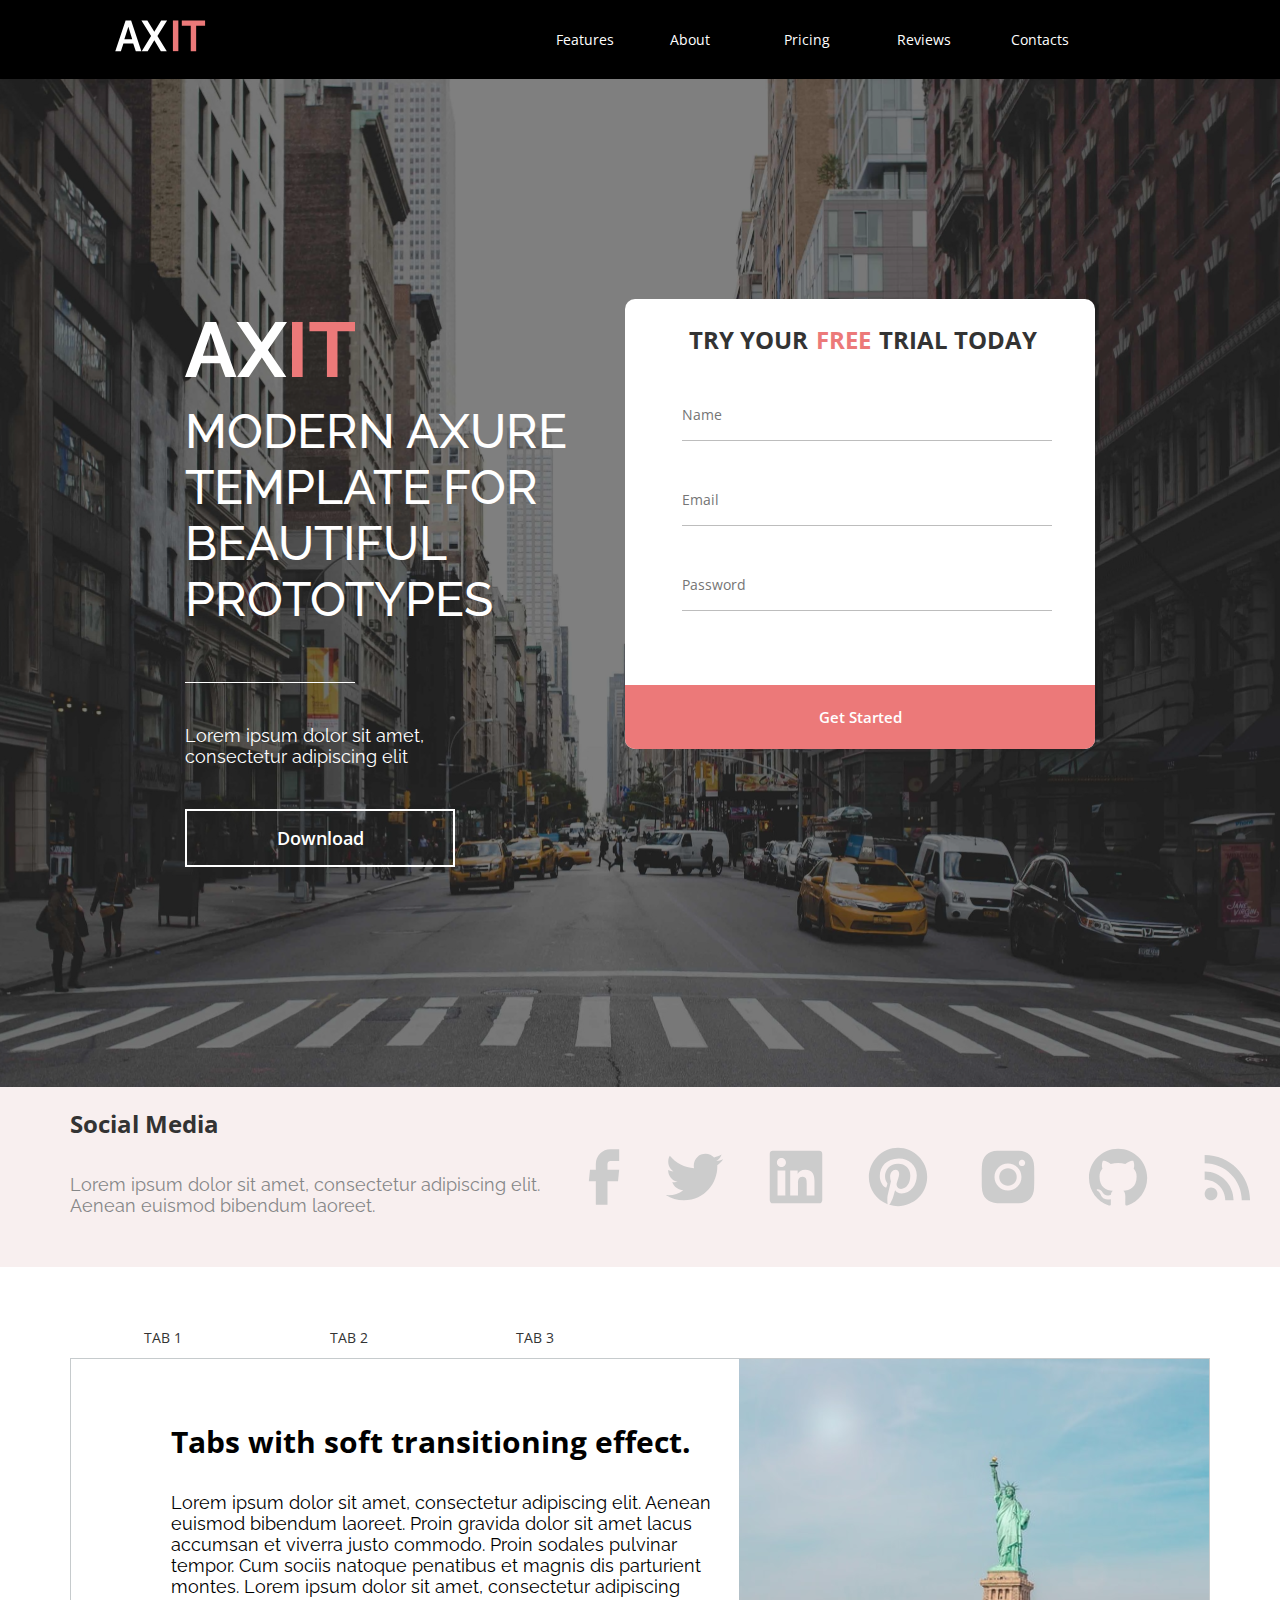
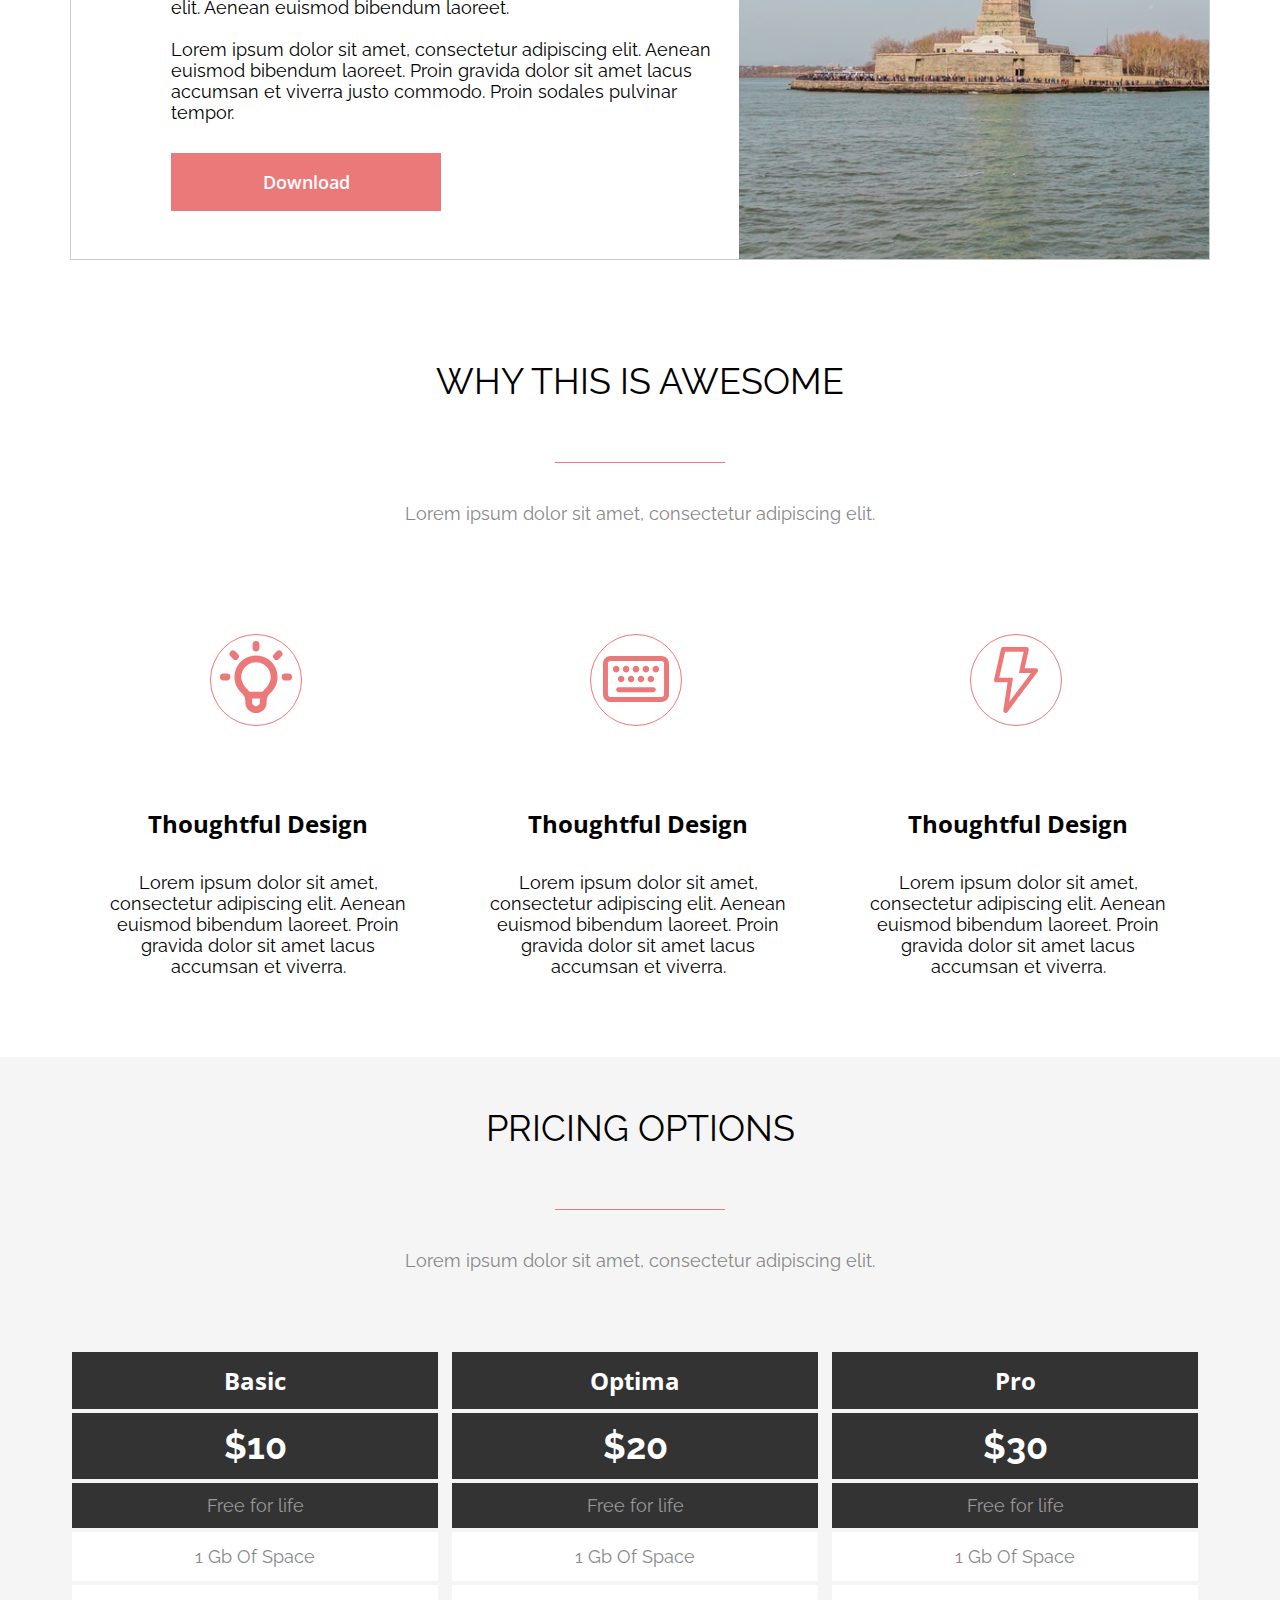
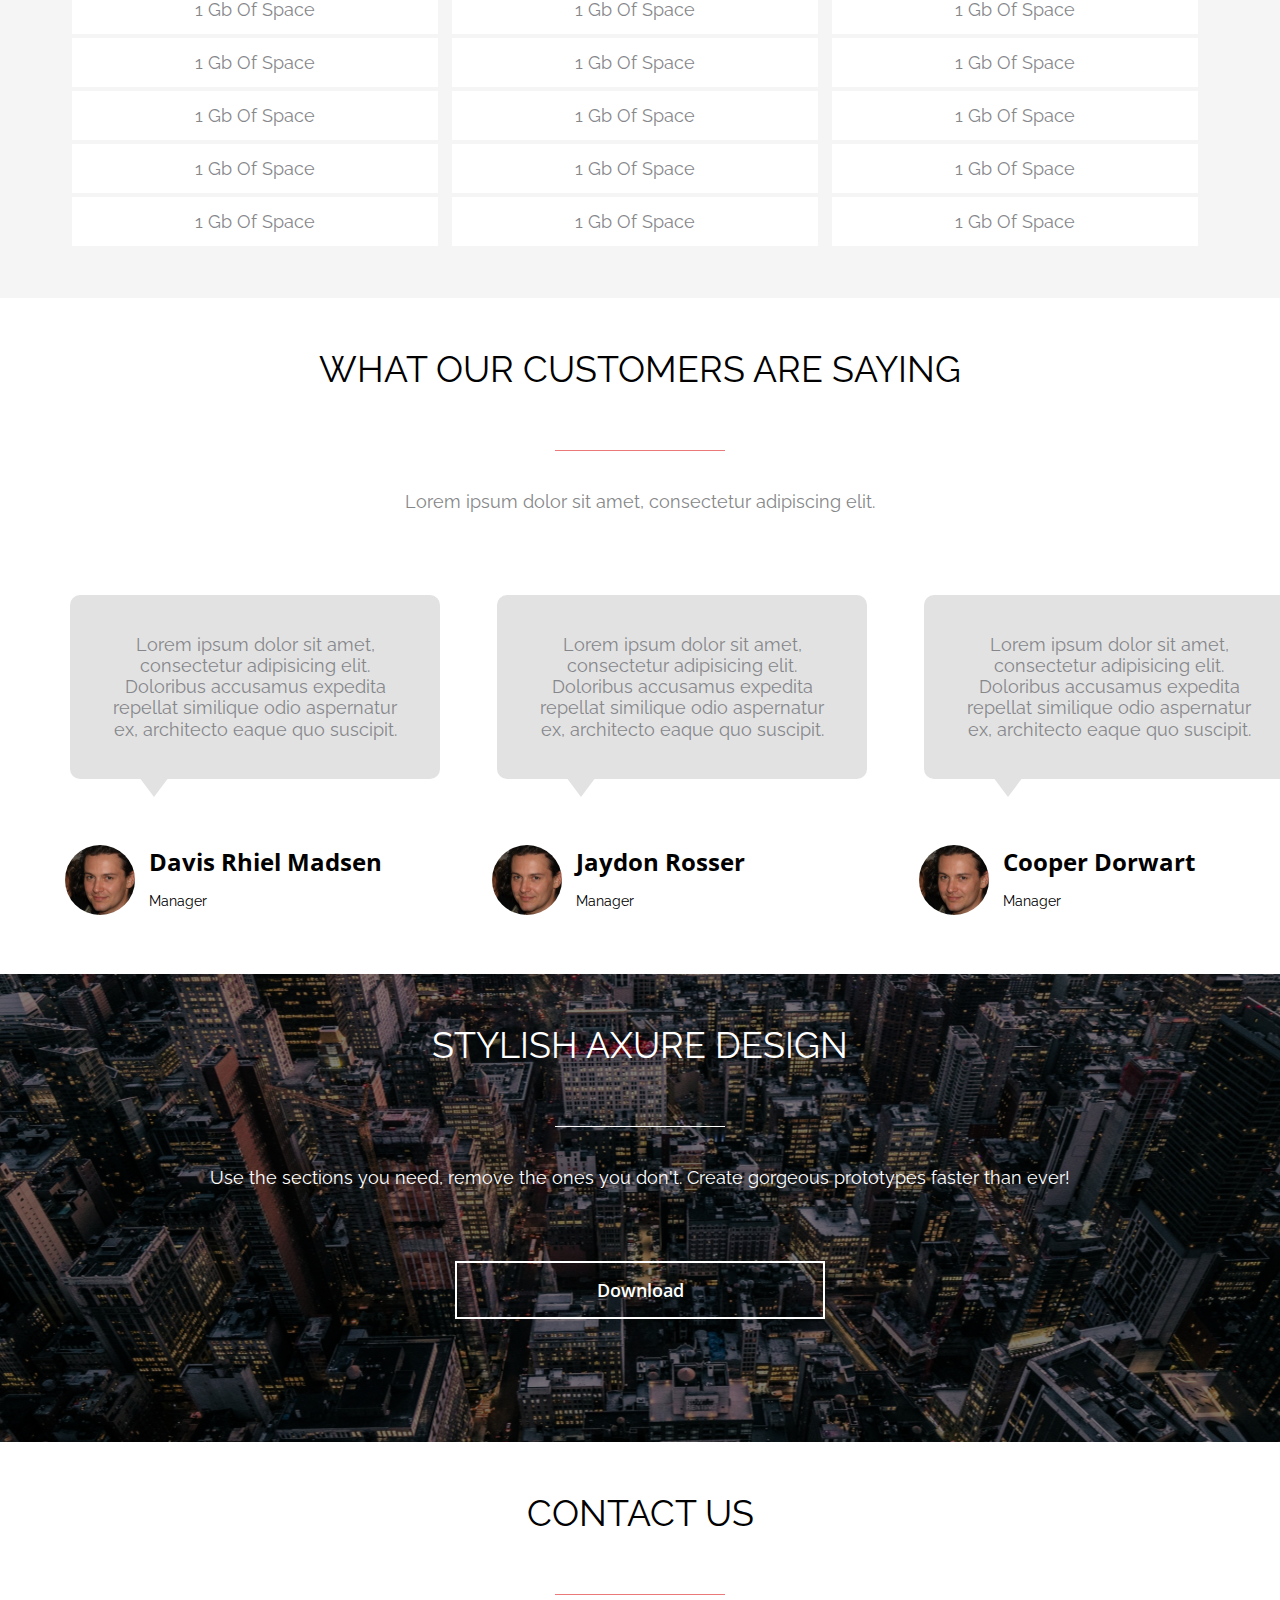
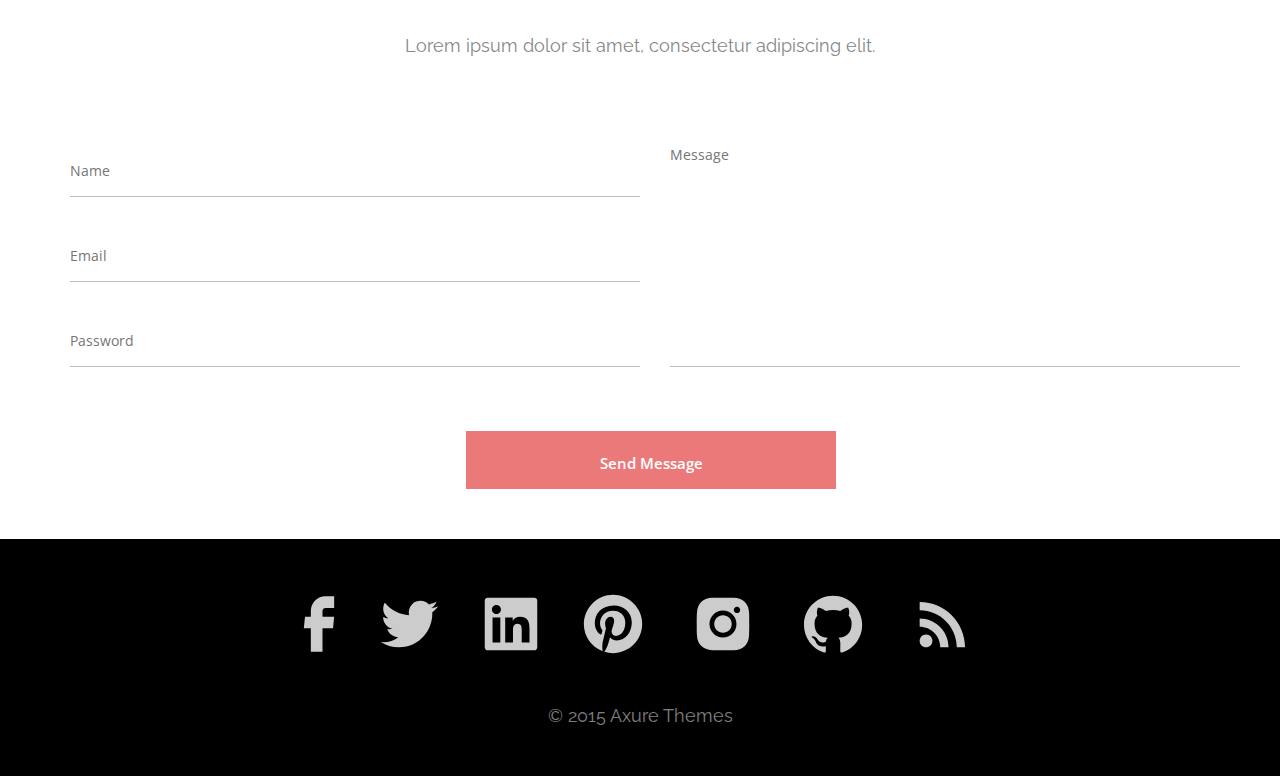
==== commit dbf91051: "fixed tabs" ====
--- a/AXIT/index.html
+++ b/AXIT/index.html
@@ -13,13 +13,15 @@
             <img src="./img/AXIT.svg" alt="AX">
             <img src="./img/AXIT-1.svg" alt="IT">
         </div>
-        <div class="header__section">
+        <input type="checkbox" id="burger">
+        <label class="header__burger" for="burger">☰</label>
+        <nav class="header__section">
             <div class="header__item headerbutton"><a href="#">Features</a></div>
             <div class="header__item headerbutton"><a href="#">About</a></div>
             <div class="header__item headerbutton"><a href="#">Pricing</a></div>
             <div class="header__item headerbutton"><a href="#">Reviews</a></div>
             <div class="header__item headerbutton"><a href="#">Contacts</a></div>
-        </div>
+        </nav>
     </header>
     <section class="banner">
         <div class="container">
@@ -140,110 +142,112 @@
     </section>
     <section class="pricing">
         <div class="container">
-            <h2 class="main__title">PRICING OPTIONS</h2>
-            <div class="separator separator--red-color"></div>
-            <p class="main__secondary-title">Lorem ipsum dolor sit amet, consectetur adipiscing elit.</p>
-            <section class="pricing__options">
-                <div class="options__option basic">
-                    <div class="options__title">
-                        <p class="title__main">Basic</p>
-                    </div>
-                    <div class="options__price">
-                        <p class="price__number">$10</p>
-                    </div>
-                    <div class="options__secondary-title">
-                        <p class="secondary-title__text">Free for life</p>
-                    </div>
-                    <div class="options__list">
-                        <ul class="options__list__list-item">
-                            <li class="list-item__space">
-                                <p class="space__text">1 Gb Of Space</p>
-                            </li>
-                            <li class="list-item__space">
-                                <p class="space__text">1 Gb Of Space</p>
-                            </li>
-                            <li class="list-item__space">
-                                <p class="space__text">1 Gb Of Space</p>
-                            </li>
-                            <li class="list-item__space">
-                                <p class="space__text">1 Gb Of Space</p>
-                            </li>
-                            <li class="list-item__space">
-                                <p class="space__text">1 Gb Of Space</p>
-                            </li>
-                            <li class="list-item__space">
-                                <p class="space__text">1 Gb Of Space</p>
-                            </li>
-                        </ul>
-                    </div>
-                </div>
-                <div class="options__option optima">
-                    <div class="options__title">
-                        <p class="title__main">Optima</p>
-                    </div>
-                    <div class="options__price">
-                        <p class="price__number">$20</p>
-                    </div>
-                    <div class="options__secondary-title">
-                        <p class="secondary-title__text">Free for life</p>
-                    </div>
-                    <div class="options__list">
-                        <ul class="options__list__list-item">
-                            <li class="list-item__space">
-                                <p class="space__text">1 Gb Of Space</p>
-                            </li>
-                            <li class="list-item__space">
-                                <p class="space__text">1 Gb Of Space</p>
-                            </li>
-                            <li class="list-item__space">
-                                <p class="space__text">1 Gb Of Space</p>
-                            </li>
-                            <li class="list-item__space">
-                                <p class="space__text">1 Gb Of Space</p>
-                            </li>
-                            <li class="list-item__space">
-                                <p class="space__text">1 Gb Of Space</p>
-                            </li>
-                            <li class="list-item__space">
-                                <p class="space__text">1 Gb Of Space</p>
-                            </li>
-                        </ul>
-                    </div>
-                </div>
-                <div class="options__option pro">
-                    <div class="options__title">
-                        <p class="title__main">Pro</p>
-                    </div>
-                    <div class="options__price">
-                        <p class="price__number">$30</p>
-                    </div>
-                    <div class="options__secondary-title">
-                        <p class="secondary-title__text">Free for life</p>
-                    </div>
-                    <div class="options__list">
-                        <ul class="options__list__list-item">
-                            <li class="list-item__space">
-                                <p class="space__text">1 Gb Of Space</p>
-                            </li>
-                            <li class="list-item__space">
-                                <p class="space__text">1 Gb Of Space</p>
-                            </li>
-                            <li class="list-item__space">
-                                <p class="space__text">1 Gb Of Space</p>
-                            </li>
-                            <li class="list-item__space">
-                                <p class="space__text">1 Gb Of Space</p>
-                            </li>
-                            <li class="list-item__space">
-                                <p class="space__text">1 Gb Of Space</p>
-                            </li>
-                            <li class="list-item__space">
-                                <p class="space__text">1 Gb Of Space</p>
-                            </li>
-                        </ul>
-                    </div>
-                </div>
-            </section>
+            <div class="container__content">
+                <h2 class="main__title">PRICING OPTIONS</h2>
+                <div class="separator separator--red-color"></div>
+                <p class="main__secondary-title">Lorem ipsum dolor sit amet, consectetur adipiscing elit.</p>
+                <div class="pricing__options">
+                    <div class="options__option basic">
+                        <div class="options__title">
+                            <p class="title__main">Basic</p>
+                        </div>
+                        <div class="options__price">
+                            <p class="price__number">$10</p>
+                        </div>
+                        <div class="options__secondary-title">
+                            <p class="secondary-title__text">Free for life</p>
+                        </div>
+                        <div class="options__list">
+                            <ul class="options__list__list-item">
+                                <li class="list-item__space">
+                                    <p class="space__text">1 Gb Of Space</p>
+                                </li>
+                                <li class="list-item__space">
+                                    <p class="space__text">1 Gb Of Space</p>
+                                </li>
+                                <li class="list-item__space">
+                                    <p class="space__text">1 Gb Of Space</p>
+                                </li>
+                                <li class="list-item__space">
+                                    <p class="space__text">1 Gb Of Space</p>
+                                </li>
+                                <li class="list-item__space">
+                                    <p class="space__text">1 Gb Of Space</p>
+                                </li>
+                                <li class="list-item__space">
+                                    <p class="space__text">1 Gb Of Space</p>
+                                </li>
+                            </ul>
+                        </div>
+                    </div>
+                    <div class="options__option optima">
+                        <div class="options__title">
+                            <p class="title__main">Optima</p>
+                        </div>
+                        <div class="options__price">
+                            <p class="price__number">$20</p>
+                        </div>
+                        <div class="options__secondary-title">
+                            <p class="secondary-title__text">Free for life</p>
+                        </div>
+                        <div class="options__list">
+                            <ul class="options__list__list-item">
+                                <li class="list-item__space">
+                                    <p class="space__text">1 Gb Of Space</p>
+                                </li>
+                                <li class="list-item__space">
+                                    <p class="space__text">1 Gb Of Space</p>
+                                </li>
+                                <li class="list-item__space">
+                                    <p class="space__text">1 Gb Of Space</p>
+                                </li>
+                                <li class="list-item__space">
+                                    <p class="space__text">1 Gb Of Space</p>
+                                </li>
+                                <li class="list-item__space">
+                                    <p class="space__text">1 Gb Of Space</p>
+                                </li>
+                                <li class="list-item__space">
+                                    <p class="space__text">1 Gb Of Space</p>
+                                </li>
+                            </ul>
+                        </div>
+                    </div>
+                    <div class="options__option pro">
+                        <div class="options__title">
+                            <p class="title__main">Pro</p>
+                        </div>
+                        <div class="options__price">
+                            <p class="price__number">$30</p>
+                        </div>
+                        <div class="options__secondary-title">
+                            <p class="secondary-title__text">Free for life</p>
+                        </div>
+                        <div class="options__list">
+                            <ul class="options__list__list-item">
+                                <li class="list-item__space">
+                                    <p class="space__text">1 Gb Of Space</p>
+                                </li>
+                                <li class="list-item__space">
+                                    <p class="space__text">1 Gb Of Space</p>
+                                </li>
+                                <li class="list-item__space">
+                                    <p class="space__text">1 Gb Of Space</p>
+                                </li>
+                                <li class="list-item__space">
+                                    <p class="space__text">1 Gb Of Space</p>
+                                </li>
+                                <li class="list-item__space">
+                                    <p class="space__text">1 Gb Of Space</p>
+                                </li>
+                                <li class="list-item__space">
+                                    <p class="space__text">1 Gb Of Space</p>
+                                </li>
+                            </ul>
+                        </div>
+                    </div>
+                </div>
+            </div>
         </div>
     </section>
     <section class="customers">
--- a/AXIT/css/style.css
+++ b/AXIT/css/style.css
@@ -40,6 +40,10 @@
     position: sticky;
     top: 0;
     z-index: 4;
+}
+
+#burger, [for=burger] {
+    display: none;
 }
 
 .header__section {
@@ -78,6 +82,10 @@
     display: flex;
 }
 
+.banner__logo {
+    max-width: 270px;
+}
+
 .banner__title {
     font-family: "Raleway";
     font-weight: 500;
@@ -212,6 +220,7 @@
 .social-media__icons {
     padding: 5px;
     display: flex;
+    max-width: 50%;
 }
 
 .icons__media:not(:last-child) {
@@ -221,6 +230,7 @@
 .icons__media:hover {
     transform: scale(1.3);
     transition: transform 0.25s;
+    cursor: pointer;
 }
 
 
@@ -249,6 +259,7 @@
     margin-bottom: -1px;
     list-style: none;
     padding: 0px 73px;
+    border: 1px solid transparent;
 }
 
 .menu__item a:focus, .menu__item a:hover, .menu__item a:active {
@@ -413,6 +424,10 @@
     margin: 79px 0 0 0;
 }
 
+.options__option {
+    width: 100%;
+}
+
 .options__option:hover {
     box-shadow: 0px 4px 10px rgba(51, 51, 51, 0.2);
     margin-top: -20px;
@@ -421,7 +436,7 @@
 }
 
 .options__title {
-    width: 370px;
+    max-width: 370px;
     border: 2px solid #F5F5F5;
     background-color:#333333;
     color: #F5F5F5;
@@ -442,7 +457,7 @@
 }
 
 .options__price {
-    width: 370px;
+    max-width: 370px;
     border: 2px solid #F5F5F5;
     background-color:#333333;
     color: #F5F5F5;
@@ -463,7 +478,7 @@
 }
 
 .options__secondary-title {
-    width: 370px;
+    max-width: 370px;
     border: 2px solid #F5F5F5;
     background-color:#333333;
     color: #F5F5F5;
@@ -484,7 +499,7 @@
 }
 
 .list-item__space {
-    width: 370px;
+    max-width: 370px;
     background: #FFFFFF;
     border: 2px solid #F5F5F5;
     padding: 14px;
@@ -510,12 +525,11 @@
     display: flex;
     margin-top: 83px;
     justify-content: space-between;
-
 }
 
 .content__text {
     background: #E2E2E2;
-    width: 370px;
+    max-width: 370px;
     border-radius: 10px;
     padding: 1px;
     margin-bottom: 66px;
@@ -529,7 +543,7 @@
     line-height: 21.13px;
     text-align: center;
     color: #86878B;
-    align-item: center;
+    align-items: center;
     position: relative;
 }
 
@@ -680,4 +694,162 @@
     align-items: center;
     text-align: center;
     color: rgba(255, 255, 255, 0.5);
-}+}
+
+
+
+
+
+@media(max-width: 1200px) {
+
+    .header__section {
+        margin-right: -9.31rem;
+    }
+
+    .banner__logo {
+        max-width: 183px;
+    }
+
+    .banner__content {
+        margin-left: -5rem;
+    }
+
+    .banner__form {
+        margin-right: -10rem;
+    }
+
+    .icons__media:not(:last-child) {
+        margin-right: 2rem;
+    }
+
+    .block__content {
+        margin-right: -3.4rem;
+    }
+}
+
+@media(max-width:1024px) {
+    .banner__form {
+        max-width: 398px;
+    }
+
+    .banner__title {
+        font-size: 38px;
+    }
+
+    .form__title {
+        font-size: 18px;
+    }
+
+    .form__separator {
+        max-width: 298px;
+    }
+
+    .icons__media:not(:last-child) {
+        margin-right: 1.5rem;
+    }
+
+    .content__descr {
+        padding: 0 53px;
+    }
+
+    .descr__title {
+        font-size: 24px;
+        margin-top: 23px;
+    }
+
+    .descr__text {
+        font-size: 14px;
+    }
+
+    .descr__button {
+        max-width: 230px;
+        margin-top: -18px;
+    }
+
+    .content__img {
+        max-height: 385px;
+        margin-left: 120px;
+    }
+
+    .options__option {
+        max-width: 317px;
+    }
+
+    .text__review {
+        font-size: 14px;
+        line-height: 16.44px;
+    }
+
+    .block__content {
+    margin-right: -6.4rem;
+    }
+
+    .content__text {
+        max-width: 319px;
+    }
+
+    .text__review::before {
+        top: 119px;
+    }
+
+    .design__button {
+        margin: 73px 310px;
+    }
+
+    .form__button--small {
+        margin: 50px 343px;
+    }
+
+    .form__separator {
+        max-width: 487px;
+    }
+}
+
+
+@media(max-width:768px) {
+    .header__burger {
+        display: block;
+        position: fixed;
+        width: 30px;
+        text-align: center;
+        left: 30px;
+        top: 0px;
+        color: #fff;
+    }
+
+    .header__section {
+        display: none;
+    }
+
+    .content__img {
+        display: none;
+    }
+
+    #burger:checked + label + nav{
+        display: block;
+    }
+
+    .pricing__options {
+        display: table-cell; 
+    }
+
+    .block__content:not(:first-child) {
+        display: none;
+    }
+
+    .forms {
+        display: block;
+    }
+
+    .form__button--small {
+        margin: 50px 24px;
+    }
+
+    .footer__media {
+    width: 175px;
+    height: 28px;
+    }
+
+    @media(max-width:320px) {
+
+    }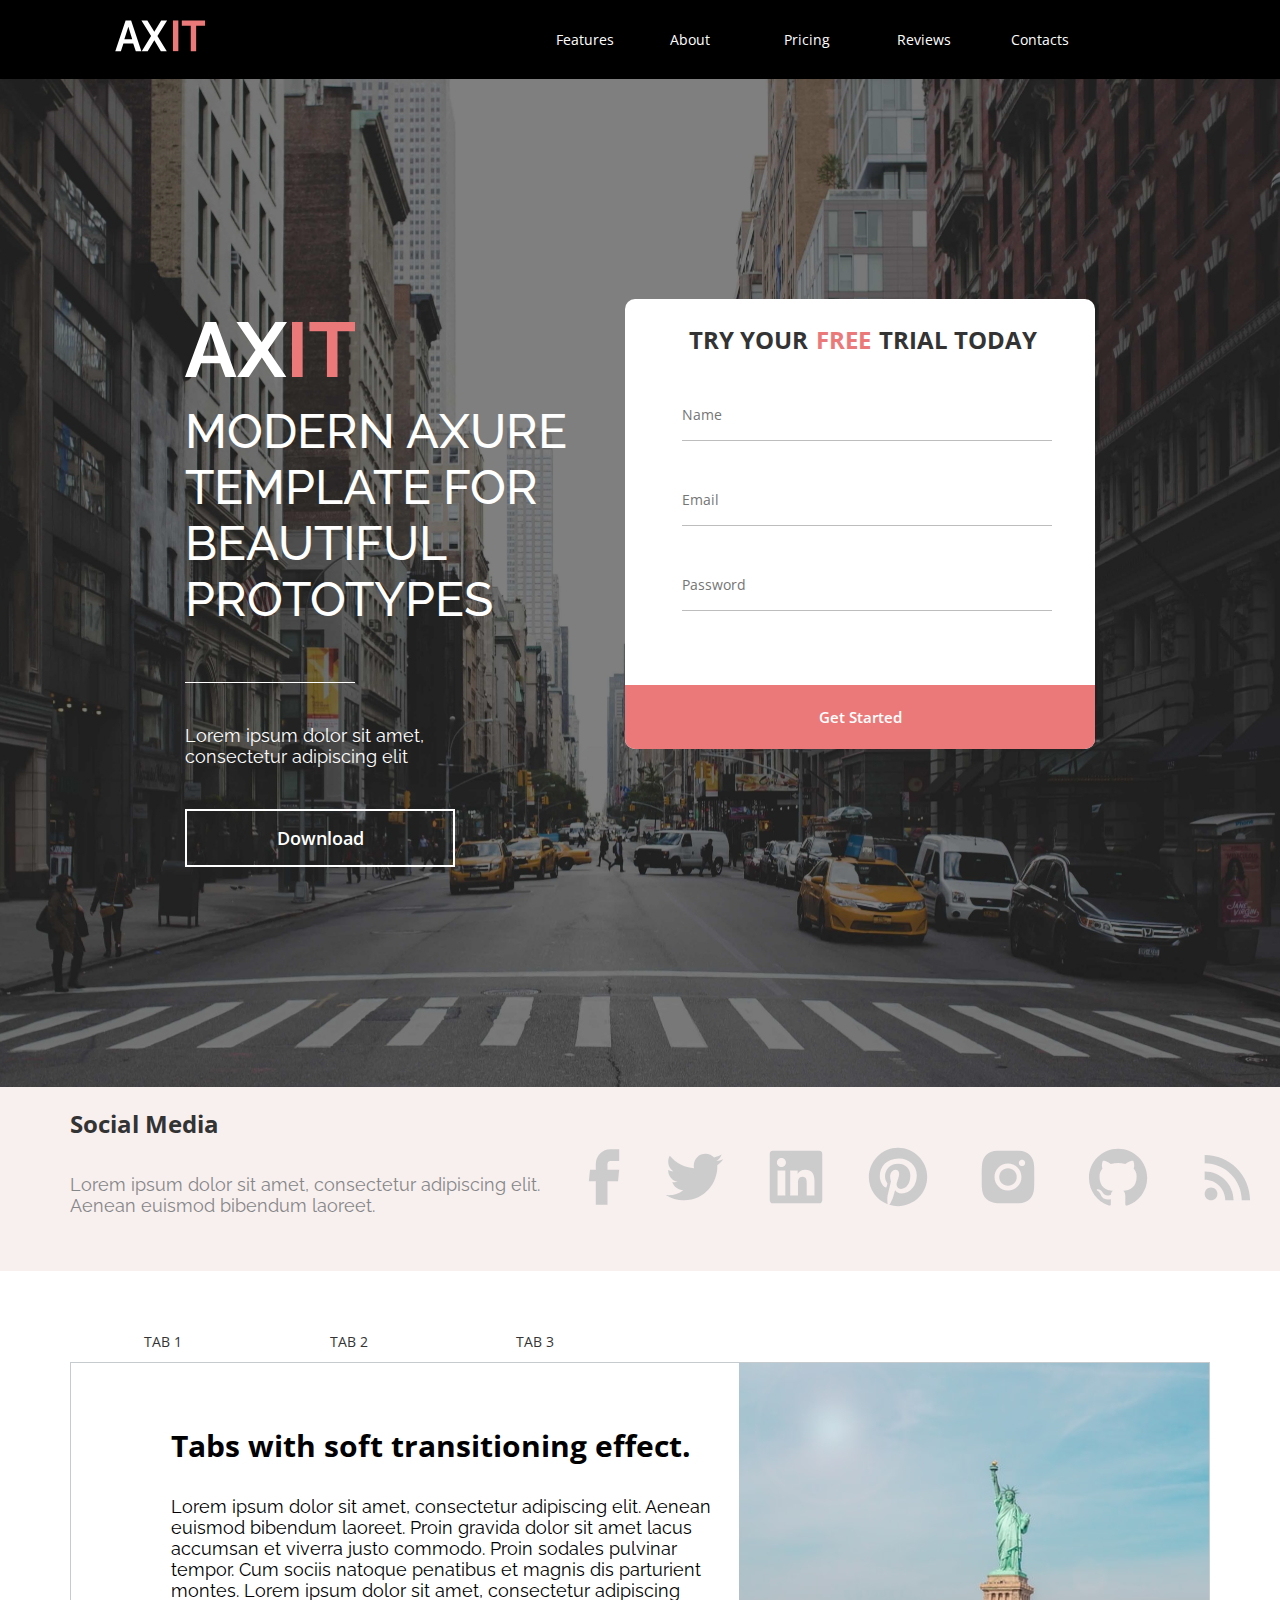
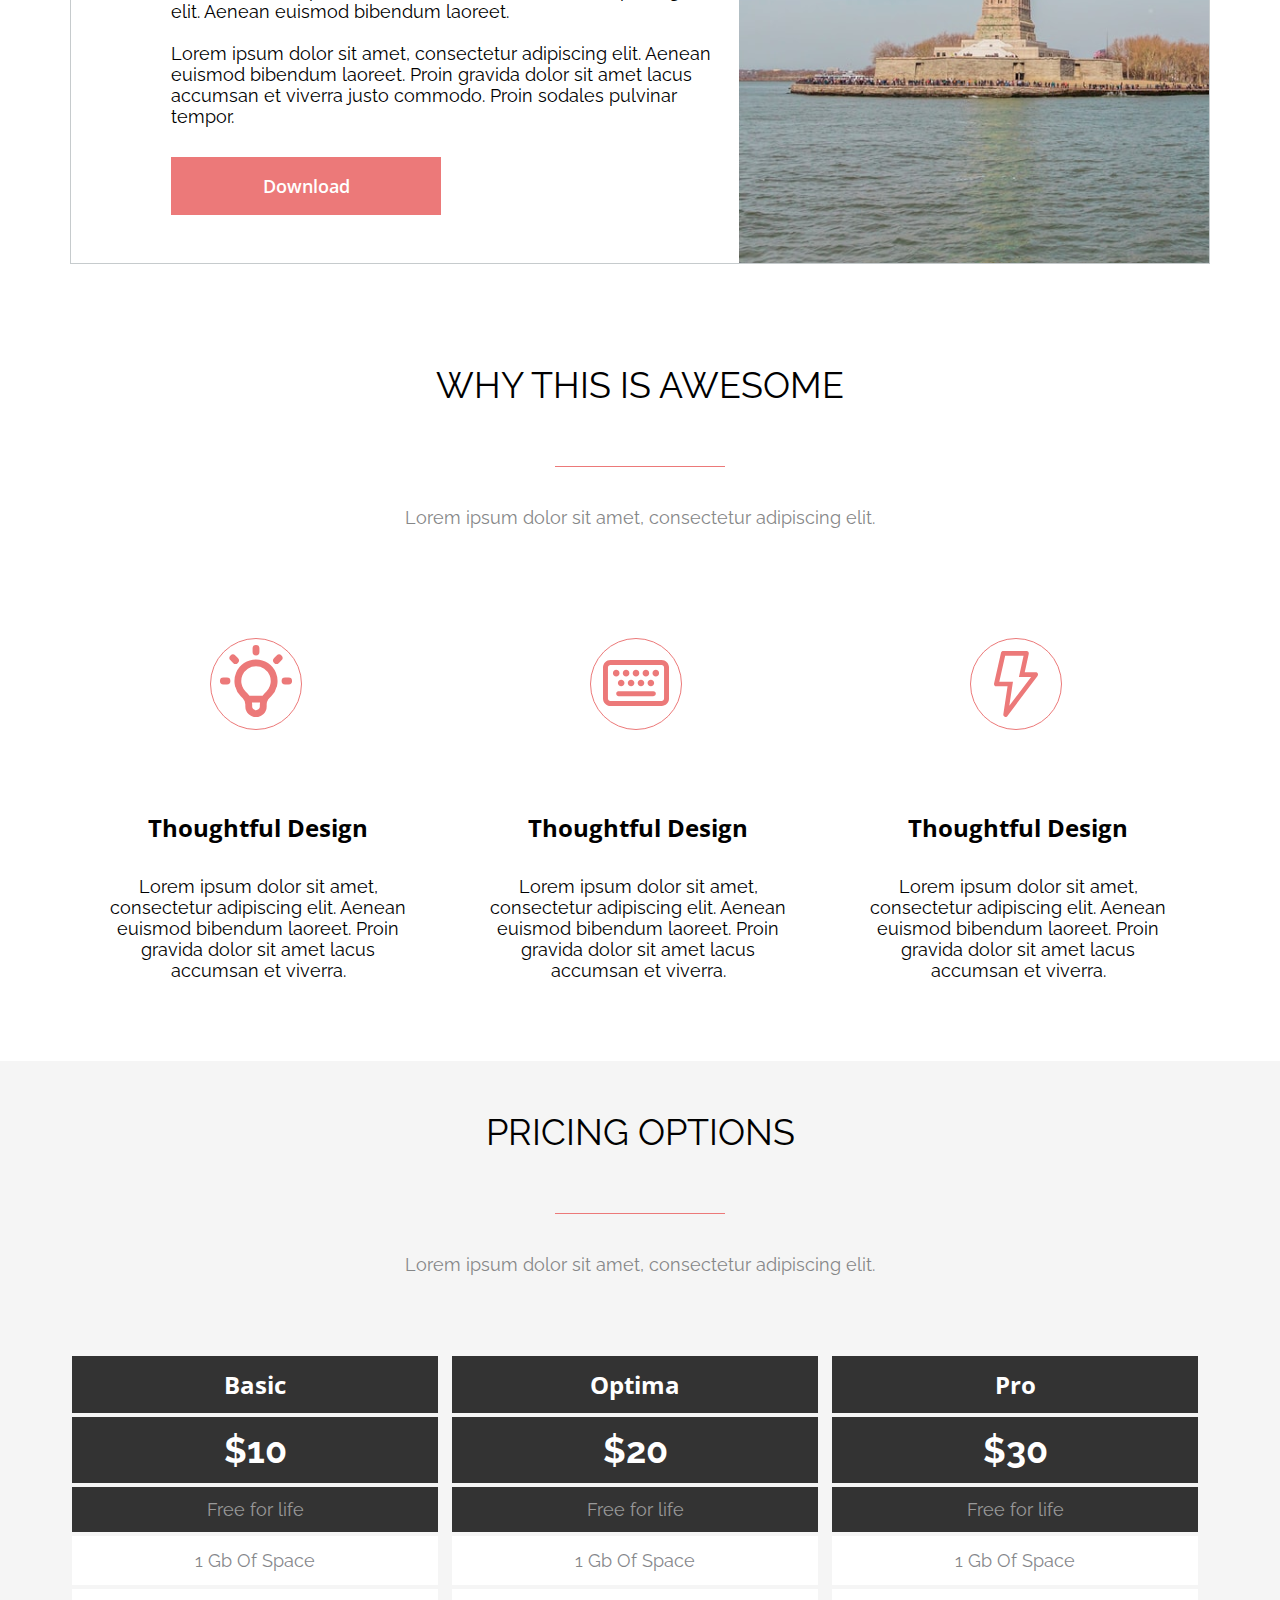
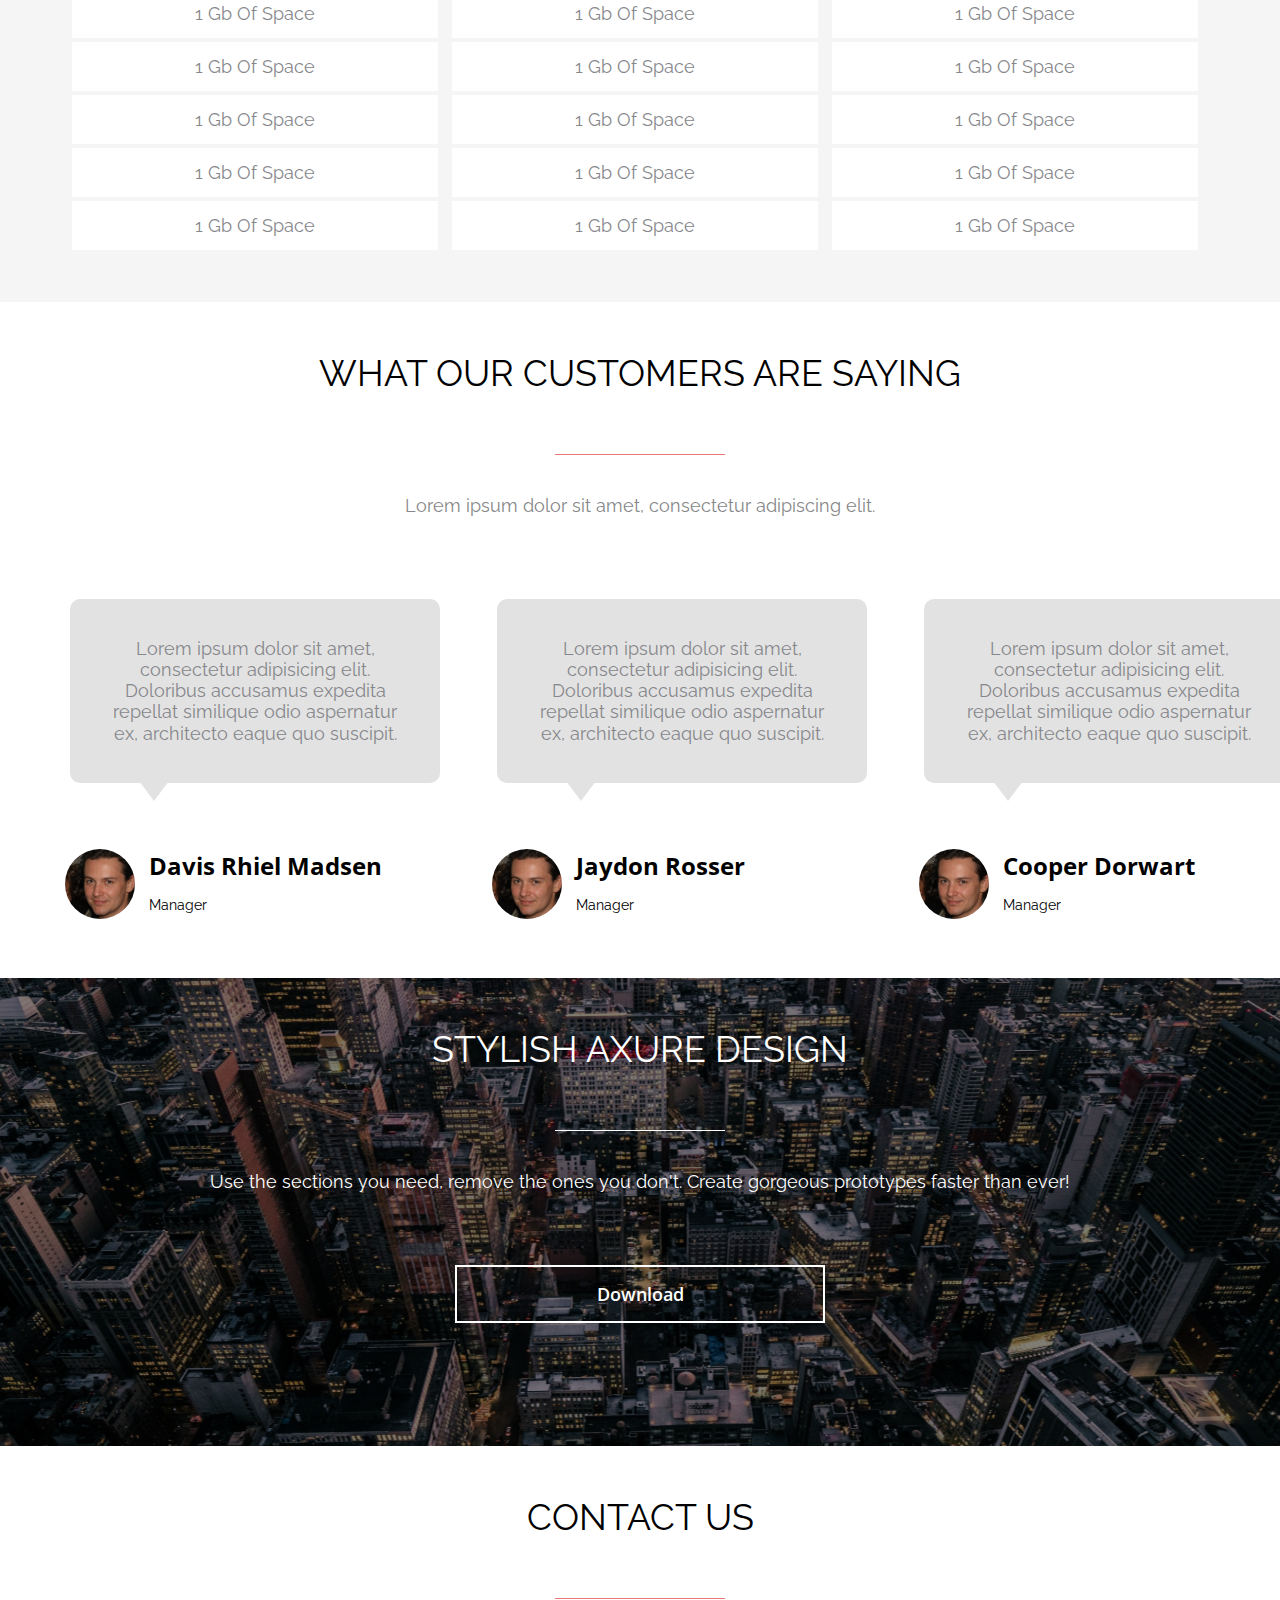
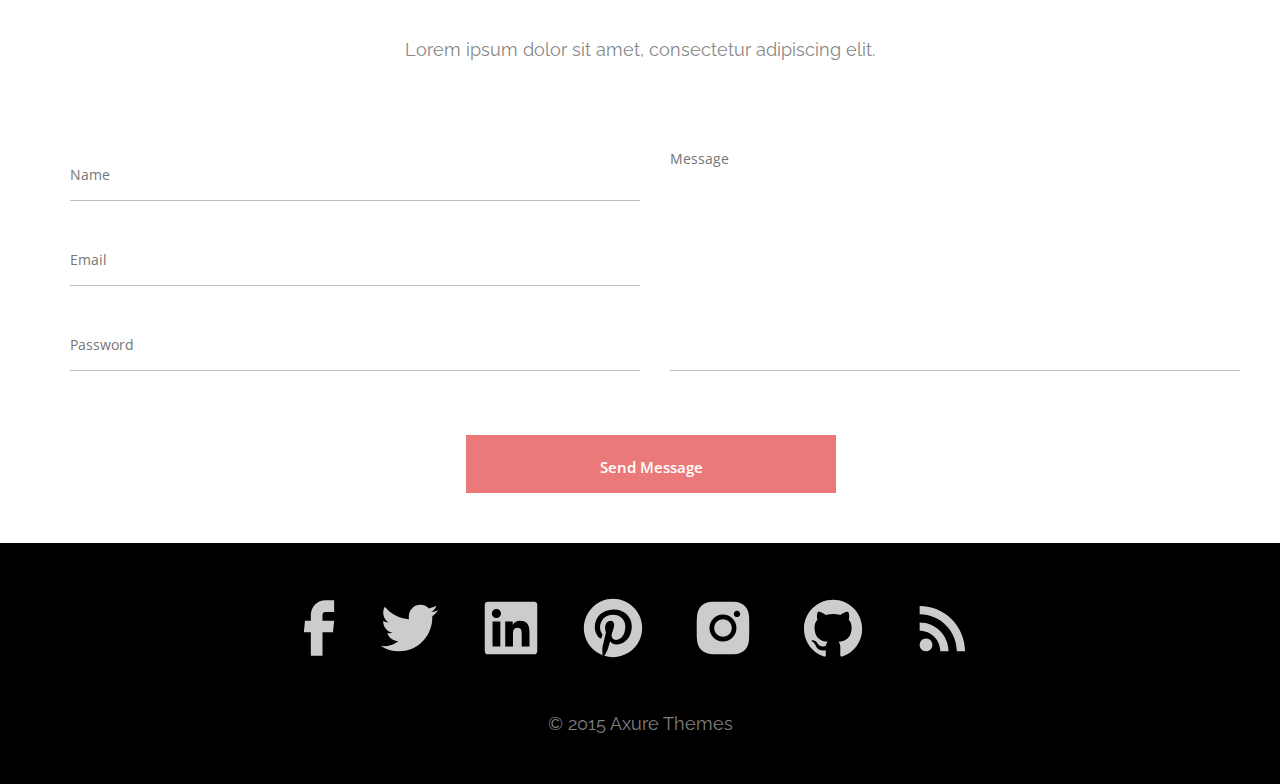
==== commit 45d60e64: "bugs fixed" ====
--- a/AXIT/index.html
+++ b/AXIT/index.html
@@ -65,13 +65,13 @@
                     Aenean euismod bibendum laoreet.</p>
                 </div>
                 <div class="social-media__icons">
-                    <img class="icons__media" src="./img/facebook.svg" alt="facebook">
-                    <img class="icons__media" src="./img/twitter.svg" alt="twitter">
-                    <img class="icons__media" src="./img/linkedin.svg" alt="linkedin">
-                    <img class="icons__media" src="./img/pinterest.svg" alt="pinterest">
-                    <img class="icons__media" src="./img/instagram.svg" alt="instagram">
-                    <img class="icons__media" src="./img/github.svg" alt="github">
-                    <img class="icons__media" src="./img/wifi.svg" alt="wifi">
+                    <a class="icons__media" href="#"><img src="./img/facebook.svg" alt="facebook"></a>
+                    <a class="icons__media" href="#"><img src="./img/twitter.svg" alt="twitter"></a>
+                    <a class="icons__media" href="#"><img src="./img/linkedin.svg" alt="linkedin"></a>
+                    <a class="icons__media" href="#"><img src="./img/pinterest.svg" alt="pinterest"></a>
+                    <a class="icons__media" href="#"><img src="./img/instagram.svg" alt="instagram"></a>
+                    <a class="icons__media" href="#"><img src="./img/github.svg" alt="github"></a>
+                    <a class="icons__media" href="#"><img src="./img/wifi.svg" alt="wifi"></a>
                 </div>
             </div>
         </div>
@@ -80,9 +80,9 @@
         <div class="container">
             <div class="container__content-menu">
                 <ul class="menu">
-                    <li class="menu__item menu__item--active"><a href="#" data-title="tab1">TAB 1</a></li>
-                    <li class="menu__item"><a href="#" data-title="tab2">TAB 2</a></li>
-                    <li class="menu__item"><a href="#" data-title="tab3">TAB 3</a></li>
+                    <li class="menu__item menu__item--active"><a href="#">TAB 1</a></li>
+                    <li class="menu__item"><a href="#">TAB 2</a></li>
+                    <li class="menu__item"><a href="#">TAB 3</a></li>
                 </ul>
                 <section class="content">
                     <div class="content__descr">
@@ -337,13 +337,13 @@
     <footer class="footer">
         <div class="container">
             <div class="footer__media">
-                <img class="icons__media" src="./img/facebook.svg" alt="facebook">
-                <img class="icons__media" src="./img/twitter.svg" alt="twitter">
-                <img class="icons__media" src="./img/linkedin.svg" alt="linkedin">
-                <img class="icons__media" src="./img/pinterest.svg" alt="pinterest">
-                <img class="icons__media" src="./img/instagram.svg" alt="instagram">
-                <img class="icons__media" src="./img/github.svg" alt="github">
-                <img class="icons__media" src="./img/wifi.svg" alt="wifi">
+                    <a class="icons__media" href="#"><img src="./img/facebook.svg" alt="facebook"></a>
+                    <a class="icons__media" href="#"><img src="./img/twitter.svg" alt="twitter"></a>
+                    <a class="icons__media" href="#"><img src="./img/linkedin.svg" alt="linkedin"></a>
+                    <a class="icons__media" href="#"><img src="./img/pinterest.svg" alt="pinterest"></a>
+                    <a class="icons__media" href="#"><img src="./img/instagram.svg" alt="instagram"></a>
+                    <a class="icons__media" href="#"><img src="./img/github.svg" alt="github"></a>
+                    <a class="icons__media" href="#"><img src="./img/wifi.svg" alt="wifi"></a>
             </div>
             <div class="footer__signature">
                 <p class="signature__text">
--- a/AXIT/css/style.css
+++ b/AXIT/css/style.css
@@ -221,6 +221,7 @@
     padding: 5px;
     display: flex;
     max-width: 50%;
+    align-items: center;
 }
 
 .icons__media:not(:last-child) {
@@ -681,6 +682,7 @@
 .footer__media {
     display: flex;
     justify-content: center;
+    align-items: center;
 }
 
 .footer__signature {
@@ -852,4 +854,4 @@
 
     @media(max-width:320px) {
 
-    }+}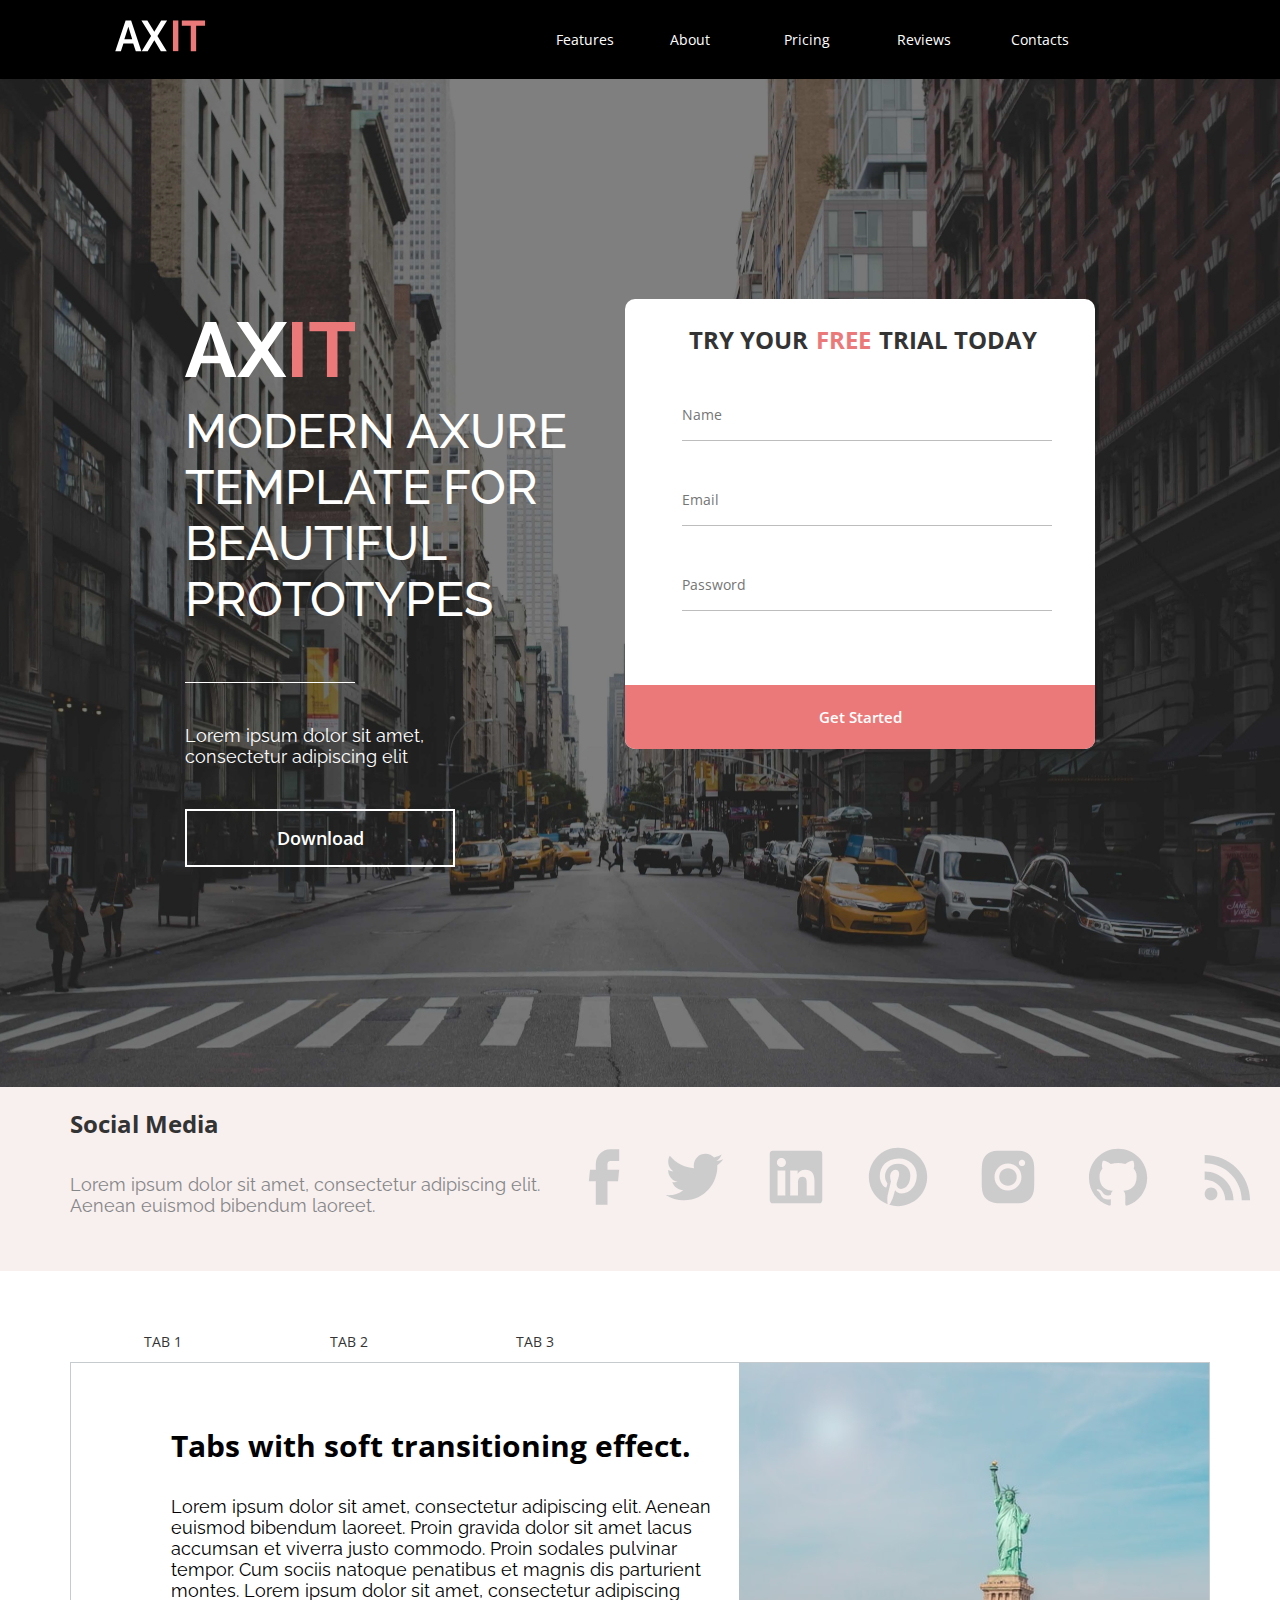
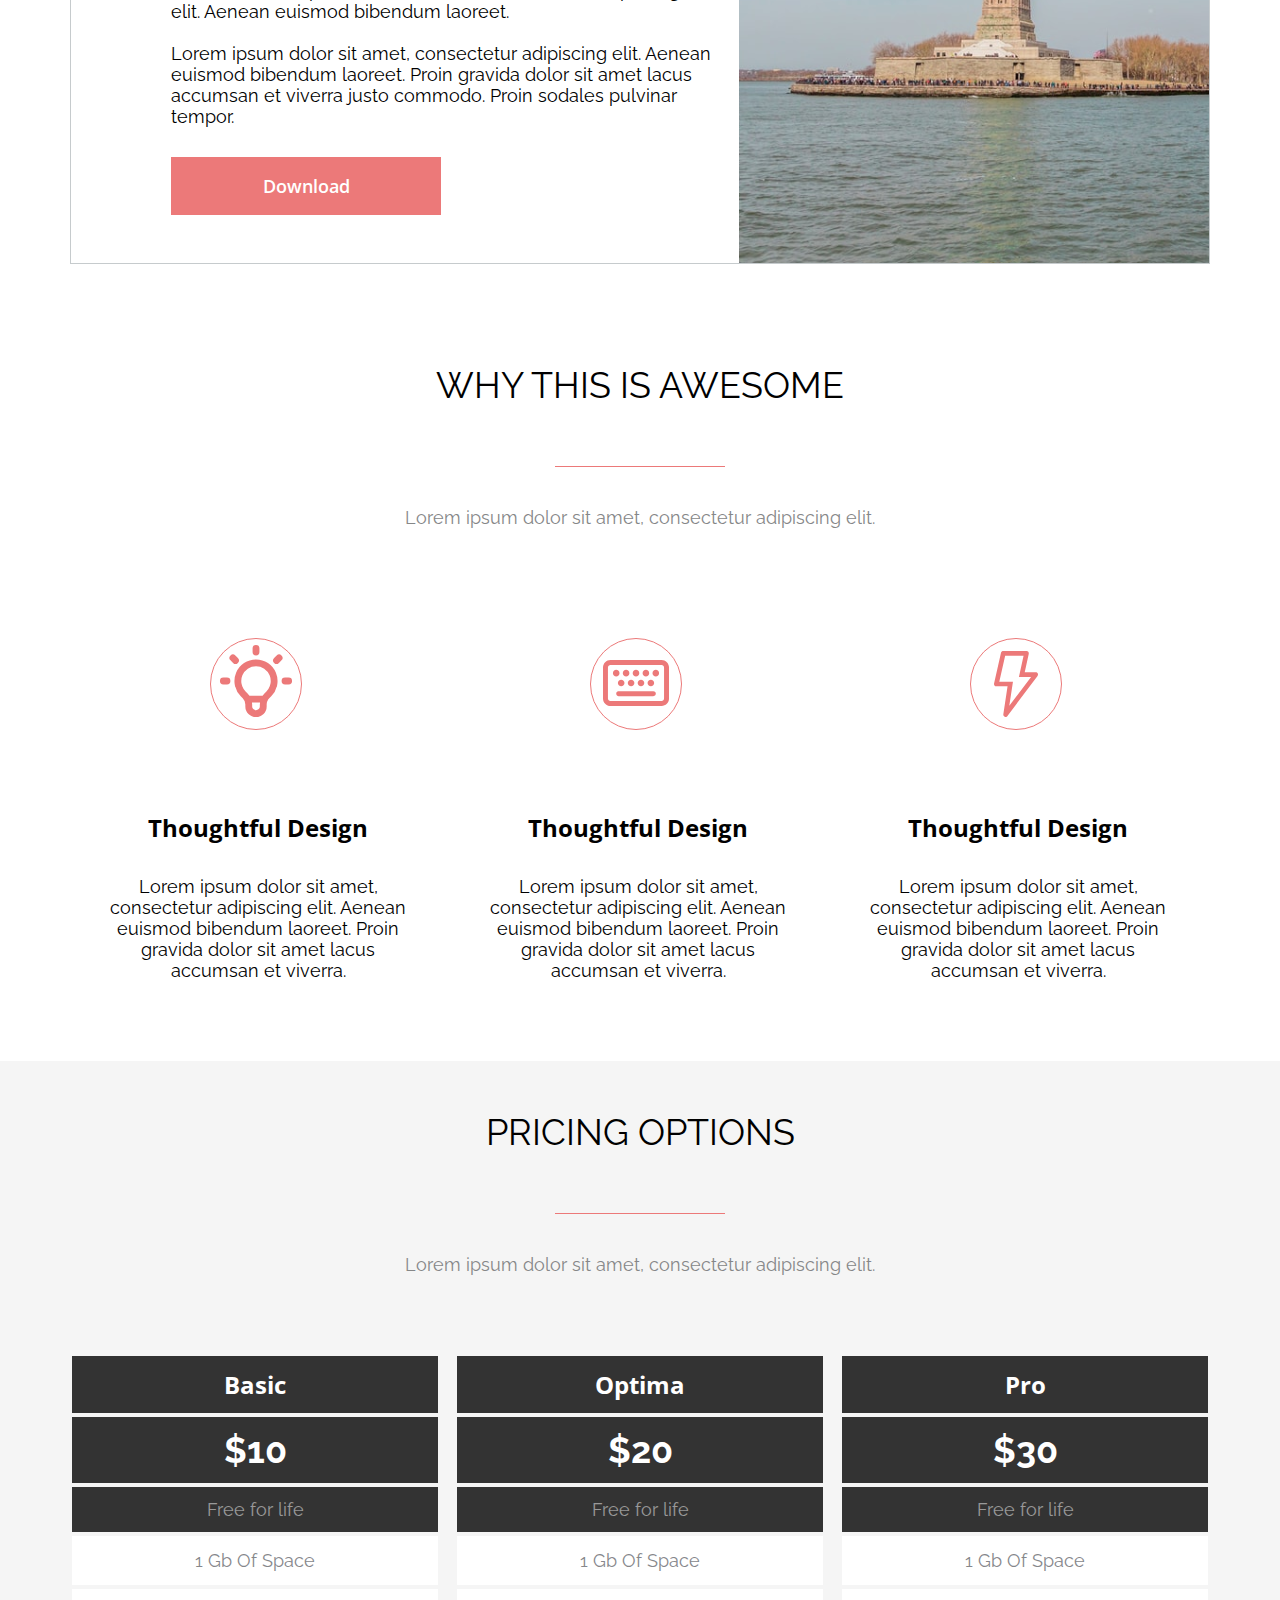
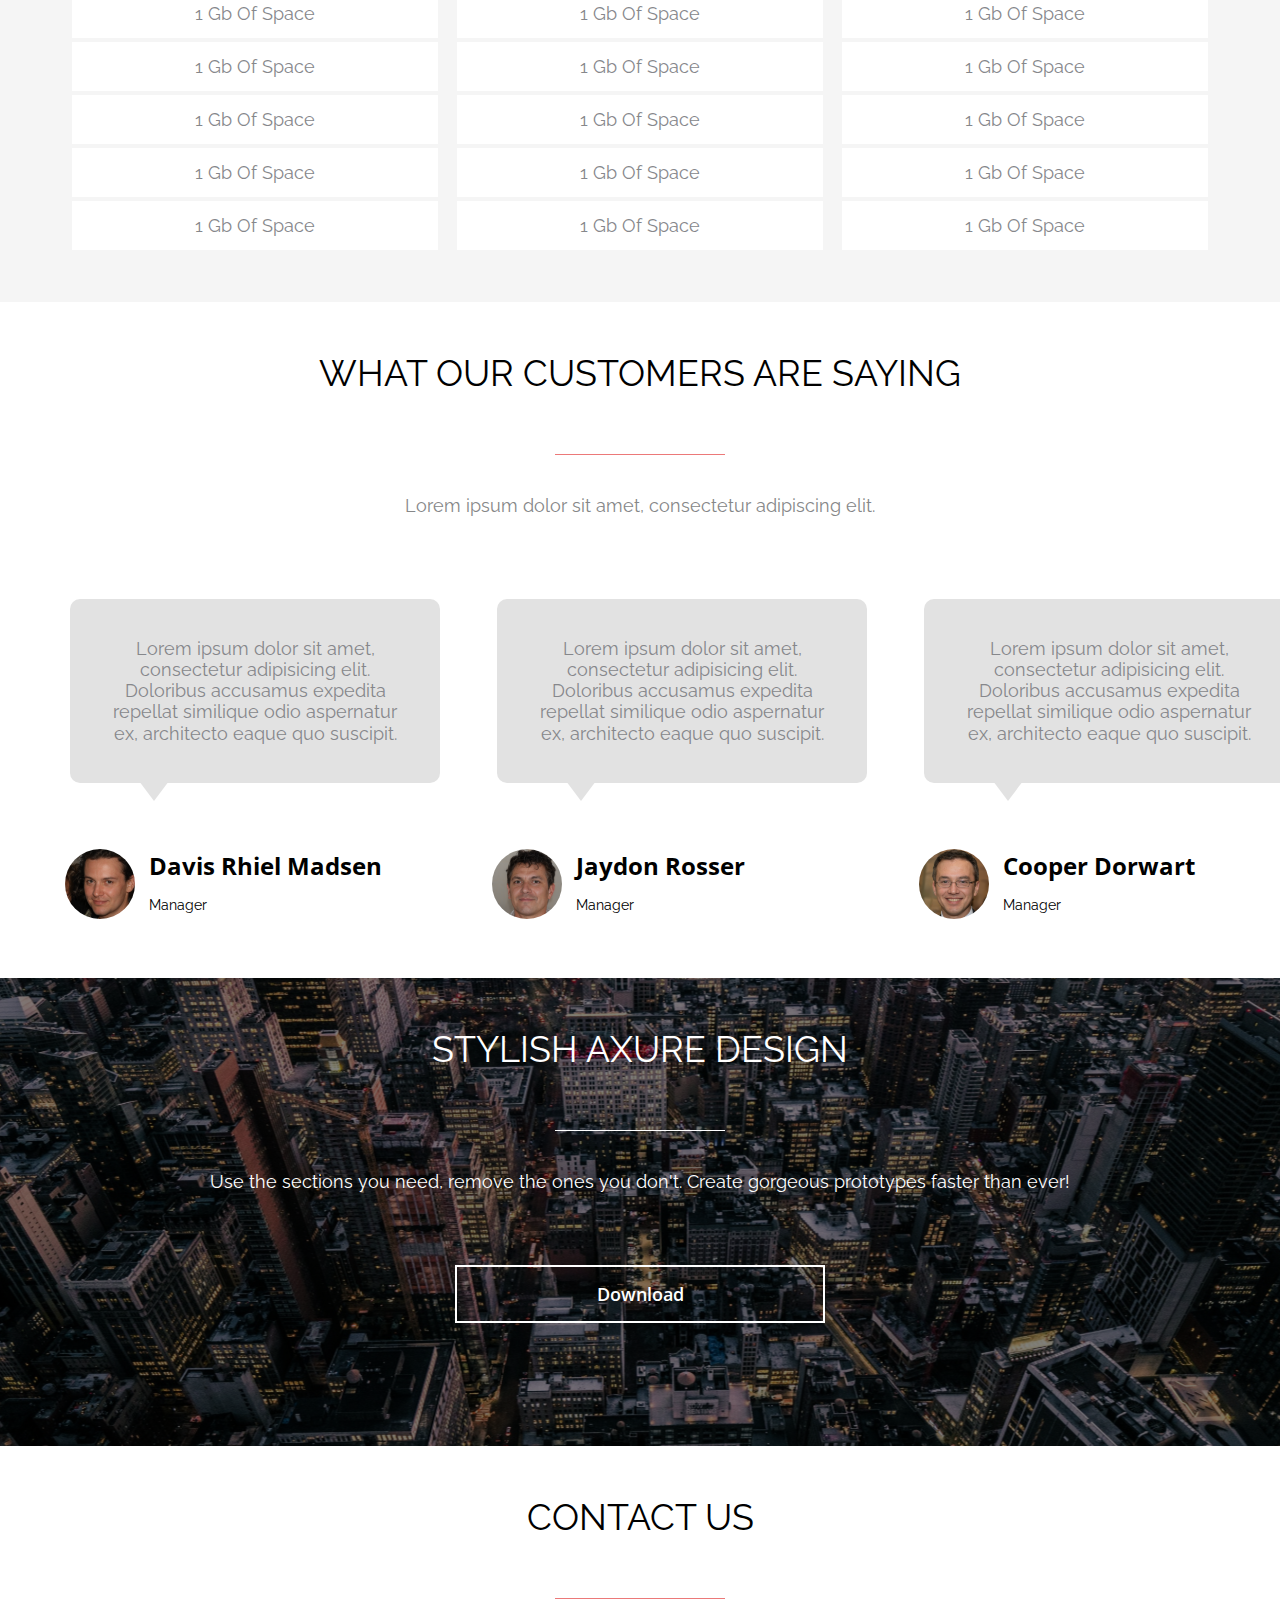
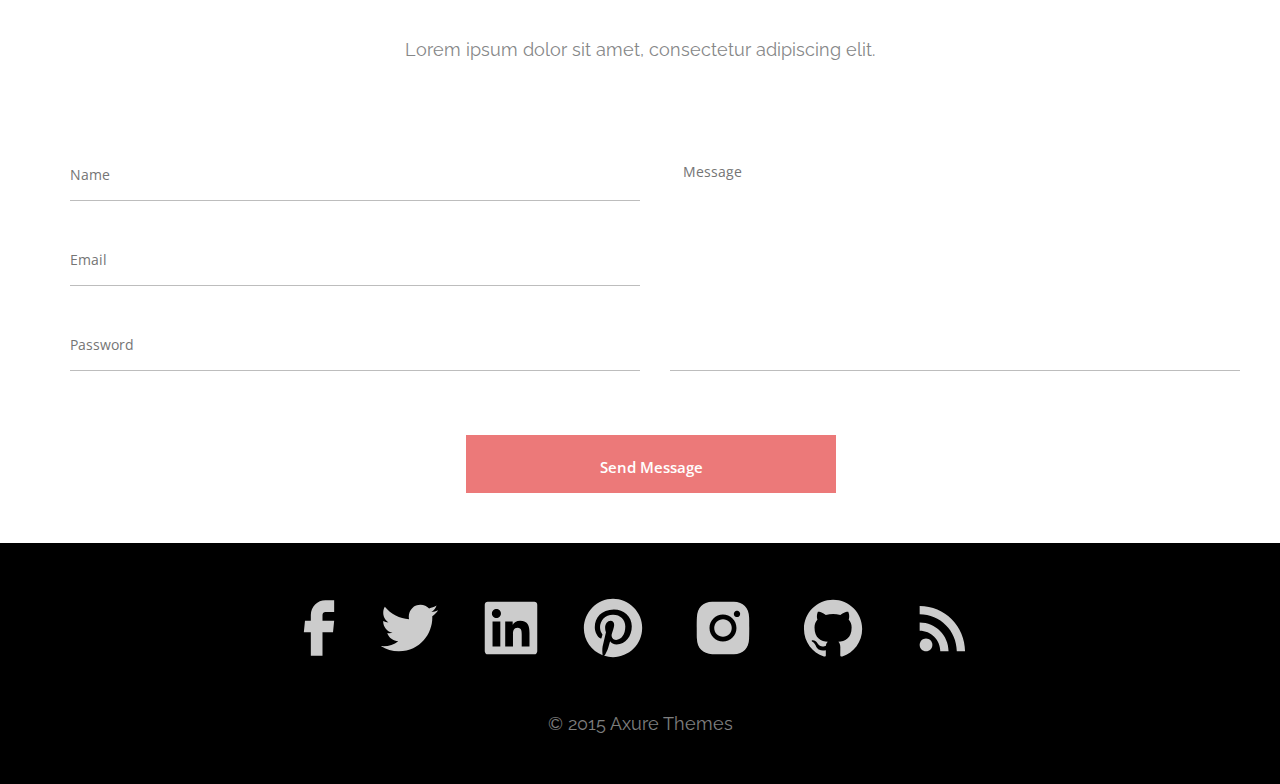
==== commit 41984350: "bugs fixed" ====
--- a/AXIT/index.html
+++ b/AXIT/index.html
@@ -265,7 +265,7 @@
                             odio aspernatur ex, architecto eaque 
                             quo suscipit.</p>
                         </div>
-                        <h3 class="descr__name">Davis Rhiel Madsen</h3>
+                        <h3 class="descr__name descr__name--first">Davis Rhiel Madsen</h3>
                         <p class="descr__position">Manager</p>
                     </div>
                     <div class="block__content">
@@ -276,7 +276,7 @@
                         odio aspernatur ex, architecto eaque 
                         quo suscipit.</p>
                     </div>
-                        <h3 class="descr__name">Jaydon Rosser</h3>
+                        <h3 class="descr__name descr__name--second">Jaydon Rosser</h3>
                     <p class="descr__position">Manager</p>
                     </div>
                     <div class="block__content">
@@ -287,7 +287,7 @@
                         odio aspernatur ex, architecto eaque 
                         quo suscipit.</p>
                     </div>
-                    <h3 class="descr__name">Cooper Dorwart</h3>
+                    <h3 class="descr__name descr__name--third">Cooper Dorwart</h3>
                     <p class="descr__position">Manager</p>
                     </div>
                 </div>
--- a/AXIT/css/style.css
+++ b/AXIT/css/style.css
@@ -423,6 +423,7 @@
     display: flex;
     justify-content: space-between;
     margin: 79px 0 0 0;
+    gap: 15px;
 }
 
 .options__option {
@@ -437,7 +438,6 @@
 }
 
 .options__title {
-    max-width: 370px;
     border: 2px solid #F5F5F5;
     background-color:#333333;
     color: #F5F5F5;
@@ -458,7 +458,6 @@
 }
 
 .options__price {
-    max-width: 370px;
     border: 2px solid #F5F5F5;
     background-color:#333333;
     color: #F5F5F5;
@@ -479,7 +478,6 @@
 }
 
 .options__secondary-title {
-    max-width: 370px;
     border: 2px solid #F5F5F5;
     background-color:#333333;
     color: #F5F5F5;
@@ -500,7 +498,6 @@
 }
 
 .list-item__space {
-    max-width: 370px;
     background: #FFFFFF;
     border: 2px solid #F5F5F5;
     padding: 14px;
@@ -566,8 +563,28 @@
     margin: 0 79px;
 }
 
-.descr__name::before {
+.descr__name--first::before {
     content: url("../img/Manager1.svg");
+    position: absolute;
+    top: 0;
+    left: 0;
+    margin-left: -84px;
+    width: 50px;
+    height: 50px;
+}
+
+.descr__name--second::before {
+    content: url("../img/Manager2.svg");
+    position: absolute;
+    top: 0;
+    left: 0;
+    margin-left: -84px;
+    width: 50px;
+    height: 50px;
+}
+
+.descr__name--third::before {
+    content: url("../img/Manager3.svg");
     position: absolute;
     top: 0;
     left: 0;
@@ -656,6 +673,7 @@
     font-weight: 400;
     font-size: 14px;
     color: #BDBDBD;
+    padding: 13px
 }
 
 .form__separator--long {
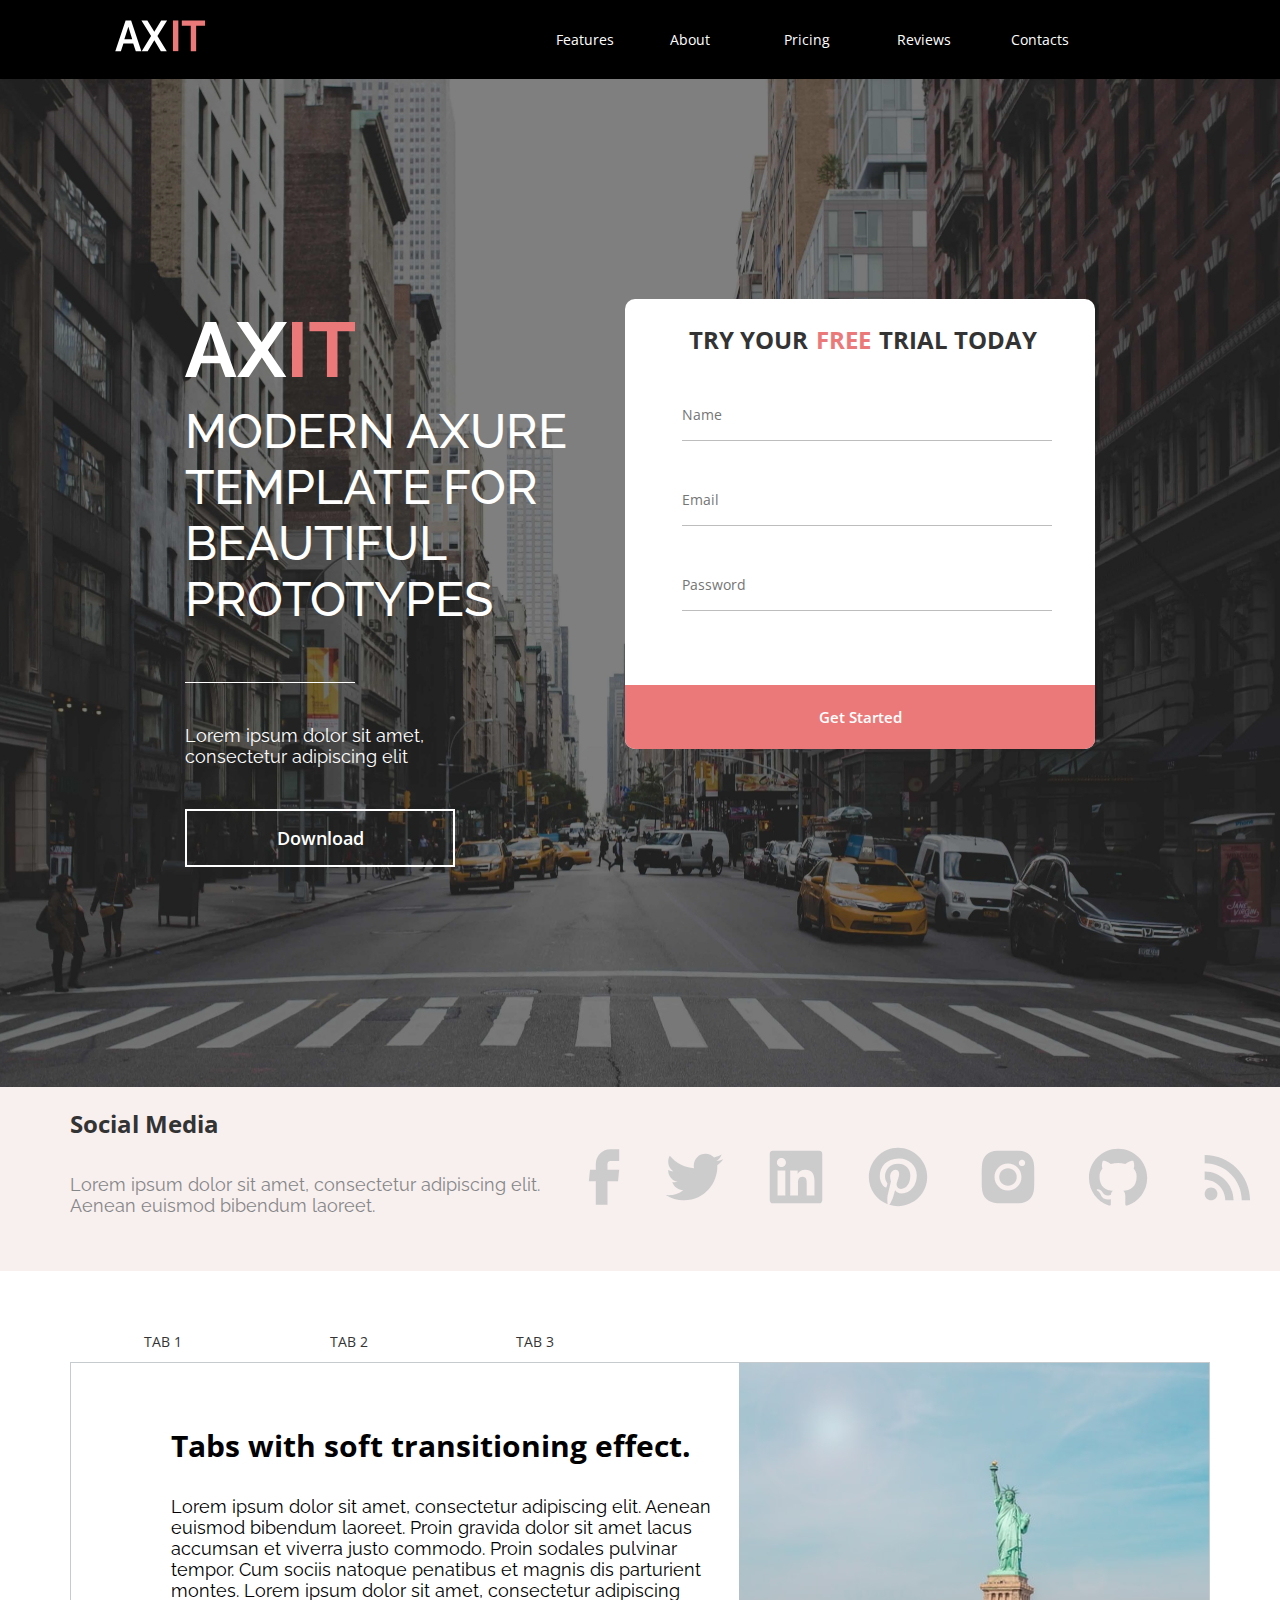
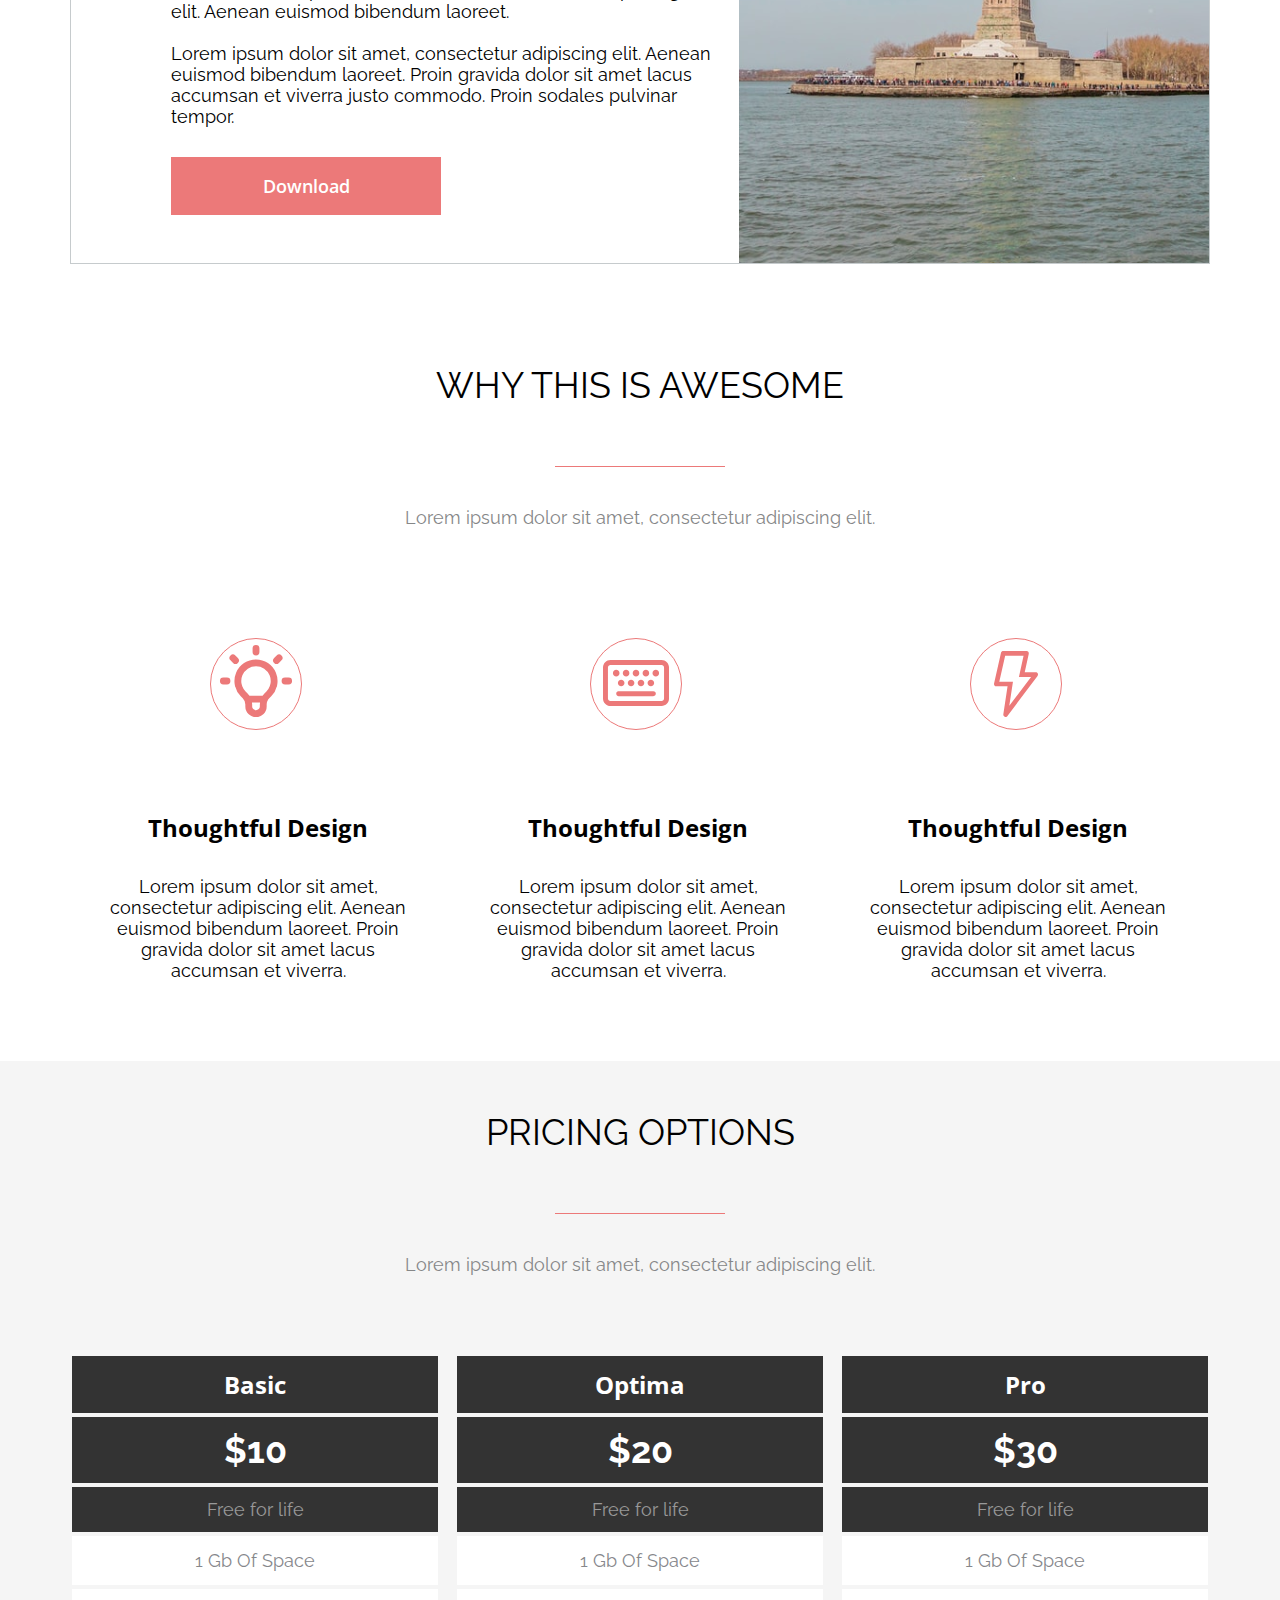
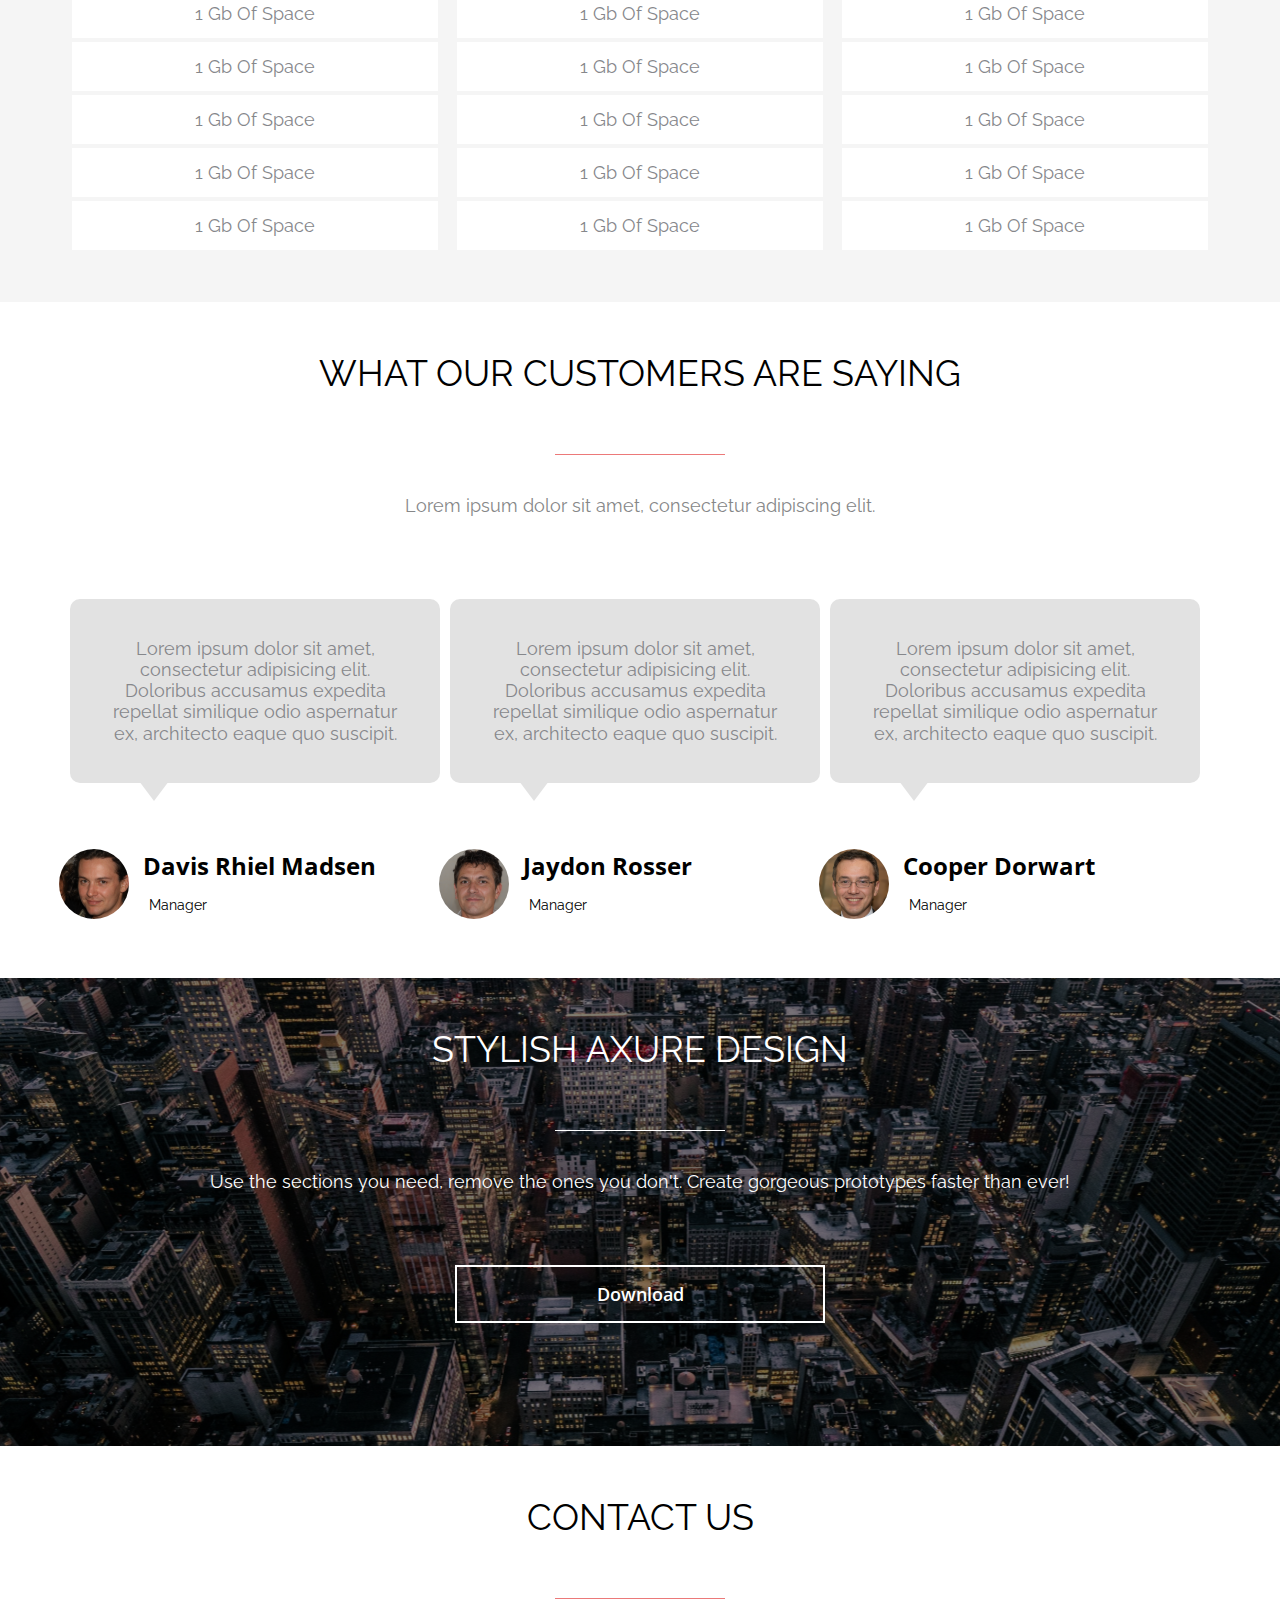
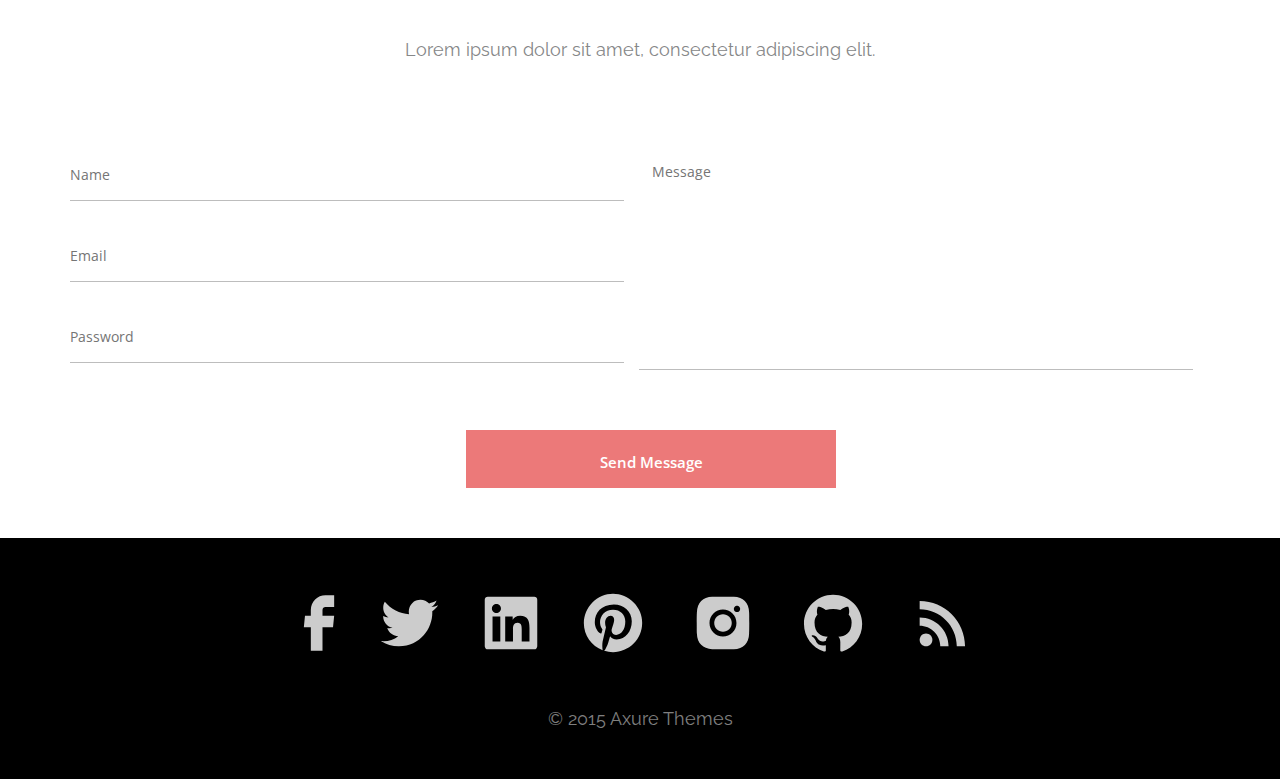
==== commit 96c803c6: "adaptives added 1200 1024 320" ====
--- a/AXIT/index.html
+++ b/AXIT/index.html
@@ -10,8 +10,8 @@
 <body>
     <header class="header">
         <div class="header__section--wrapper">
-            <img src="./img/AXIT.svg" alt="AX">
-            <img src="./img/AXIT-1.svg" alt="IT">
+            <img class="header__lo" src="./img/AXIT.svg" alt="AX">
+            <img class="header__go" src="./img/AXIT-1.svg" alt="IT">
         </div>
         <input type="checkbox" id="burger">
         <label class="header__burger" for="burger">☰</label>
--- a/AXIT/css/style.css
+++ b/AXIT/css/style.css
@@ -421,7 +421,6 @@
 
 .pricing__options {
     display: flex;
-    justify-content: space-between;
     margin: 79px 0 0 0;
     gap: 15px;
 }
@@ -525,6 +524,10 @@
     justify-content: space-between;
 }
 
+.block__content {
+    width: 100%;
+}
+
 .content__text {
     background: #E2E2E2;
     max-width: 370px;
@@ -548,8 +551,6 @@
 .text__review::before {
     content: url("../img/Polygon.svg");
     position: absolute;
-    width: 30px;
-    height: 20px;
     top: 143px;
     left: 30px;
 }
@@ -558,9 +559,9 @@
     font-family: "Open Sans", sans-serif;
     font-weight: 700;
     font-size: 24px;
-    width: 269px;
+    max-width: 269px;
     position: relative;
-    margin: 0 79px;
+    margin: 0 73px;
 }
 
 .descr__name--first::before {
@@ -569,8 +570,6 @@
     top: 0;
     left: 0;
     margin-left: -84px;
-    width: 50px;
-    height: 50px;
 }
 
 .descr__name--second::before {
@@ -579,8 +578,6 @@
     top: 0;
     left: 0;
     margin-left: -84px;
-    width: 50px;
-    height: 50px;
 }
 
 .descr__name--third::before {
@@ -589,8 +586,6 @@
     top: 0;
     left: 0;
     margin-left: -84px;
-    width: 50px;
-    height: 50px;
 }
 
 .descr__position {
@@ -660,14 +655,12 @@
 
 .forms {
     display: flex;
-    gap: 30px;
+    gap: 15px;
     padding: 89px 0;
 }
 
 .textaree__message {
     resize: none;
-    width: 569px;
-    height: 217px;
     border: none;
     font-family: "Open Sans", sans-serif;
     font-weight: 400;
@@ -677,7 +670,8 @@
 }
 
 .form__separator--long {
-    width: 570px;
+    width: 554px;
+    margin-bottom: 29px;
 }
 
 .form__button--small {
@@ -747,6 +741,19 @@
     }
 }
 
+@media (max-width: 1170px) {
+    .form__button--small {
+        margin: 50px 401px;
+    }
+    .form__separator--long { 
+        width: 554px;
+    }
+
+    .container__content_menu {
+        margin: -12px;
+    }
+}
+
 @media(max-width:1024px) {
     .banner__form {
         max-width: 398px;
@@ -817,11 +824,15 @@
     }
 
     .form__button--small {
-        margin: 50px 343px;
+        margin: 50px 327px;
     }
 
     .form__separator {
         max-width: 487px;
+    }
+
+    .textaree__message {
+        padding: 9px;
     }
 }
 
@@ -832,7 +843,6 @@
         position: fixed;
         width: 30px;
         text-align: center;
-        left: 30px;
         top: 0px;
         color: #fff;
     }
@@ -871,5 +881,243 @@
     }
 
     @media(max-width:320px) {
-
-}+        .header {
+            padding: 10px 26px 10px 23px;
+        }
+
+        .header__lo {
+            max-width: 38px;
+        }
+
+        .header__go {
+            max-width: 24px;
+        }
+
+        .header__burger {
+            top: 12px;
+            right: 15px;
+        }
+
+        .banner {
+            padding: 84px 160px;
+        }
+
+        .banner__content {
+            display: inline-block;
+            text-align: center;
+            margin-left: -9.5rem;
+        }
+
+        .container__banner {
+            display: block;
+        }
+
+        .banner__logo {
+            display: none;
+        }
+
+        .banner__title {
+            font-size: 36px;
+            line-height: 42.26px;
+            margin: -8px;
+        }
+
+        .banner__separator {
+            margin: 43px;
+        }
+
+        .banner__secondary-title {
+            display: inline-block;
+        }
+
+        .banner__form {
+            padding: 144px;
+            max-height: 381px;
+            top: 56px;
+            right: 158px;
+        }
+
+        .form__title {
+            font-size: 14px;
+            left: 43px;
+        }
+
+        .form__separator {
+            width: 258px;
+        }
+
+        .type__section {
+            margin: -89px -129px;
+        }
+
+        .form__button {
+            max-height: 60px;
+        }
+
+        .social-media__content {
+            display: block;
+        }
+
+        .social-media__icons {
+            margin: 34px 0 -33px;
+        }
+
+        .icons__media img{
+            max-height: 20px;
+        }
+
+        .social-media__description {
+            width: 100%;
+            text-align: center;
+        }
+
+        .social-media__title {
+            font-size: 18px;
+        }
+
+        .social-media__secondary-title {
+            font-size: 14px;
+            margin-top: 13px;
+        }
+
+        .menu__item a {
+            padding: 0px 28px;
+        }
+
+        .content__descr {
+            padding: 30px 24px;
+        }
+
+        .descr__title {
+            font-size: 18px;
+            max-width: 240px;
+            text-align: center;
+            line-height: 24.51px;
+        }
+
+        .descr__text {
+            font-size: 13px;
+            max-width: 240px;
+            max-height: 180px;
+            overflow: scroll;
+            text-align: center;
+            margin: 15px 0;
+            padding-right: 0;
+        }
+
+        .descr__button {
+            margin-top: 31px;
+        }
+
+        .list__list-item {
+            max-width: 288px;
+            display: block;
+            width: 100%;
+            margin-bottom: 43px;
+        }
+
+        .list-item__image--wrapper {
+            margin-left: 100px;
+            margin-bottom: 50px;
+        }
+
+        .pricing__options {
+            display: block;
+        }
+
+        .options__option {
+            margin-bottom: 27px;
+        }
+
+        .option__title {
+            font-size: 18px;
+        }
+
+        .option__price {
+            font-size: 24px;
+        }
+        
+        .option__secondary-title {
+            font-size: 14px;
+        }
+
+        .title__main {
+            font-size: 18px;
+            margin: 8px auto;
+        }
+
+        .list-item__space {
+            padding: 7px;
+        }
+
+        .space__text {
+            font-size: 14px;
+        }
+
+        .reviews__block {
+            margin-top: 24px;
+        }
+
+        .content__text {
+            max-width: 288px;
+        }
+
+        .text__review {
+            font-size: 14px;
+        }
+
+        .descr__name {
+            font-size: 14px;
+        }
+
+        .descr__position {
+            font-size: 13px;
+        }
+
+        .text__review::before {
+            top: 135px;
+        }
+
+        .main__title {
+            font-size: 24px;
+        }
+
+        .main__secondary-title {
+            font-size: 14px;
+        }
+
+        .separator--red-color {
+            max-width: 134px;
+        }
+
+        .main__title--white-color {
+            font-size: 24px;
+        }
+
+        .separator--white-color {
+            max-width: 134px;
+        }
+
+        .main__secondary-title--white-color {
+            font-size: 14px;
+        }
+
+        .design__button {
+            font-size: 18px;
+            margin: 9px 0;
+            width: 100%;
+        }
+
+        .forms {
+            padding: 64px 0;
+        }
+
+        .textaree__message {
+            padding: 0;
+        }
+
+        .form__button--small {
+            margin: 50px 16px;
+            max-width: 288px;
+        }
+}
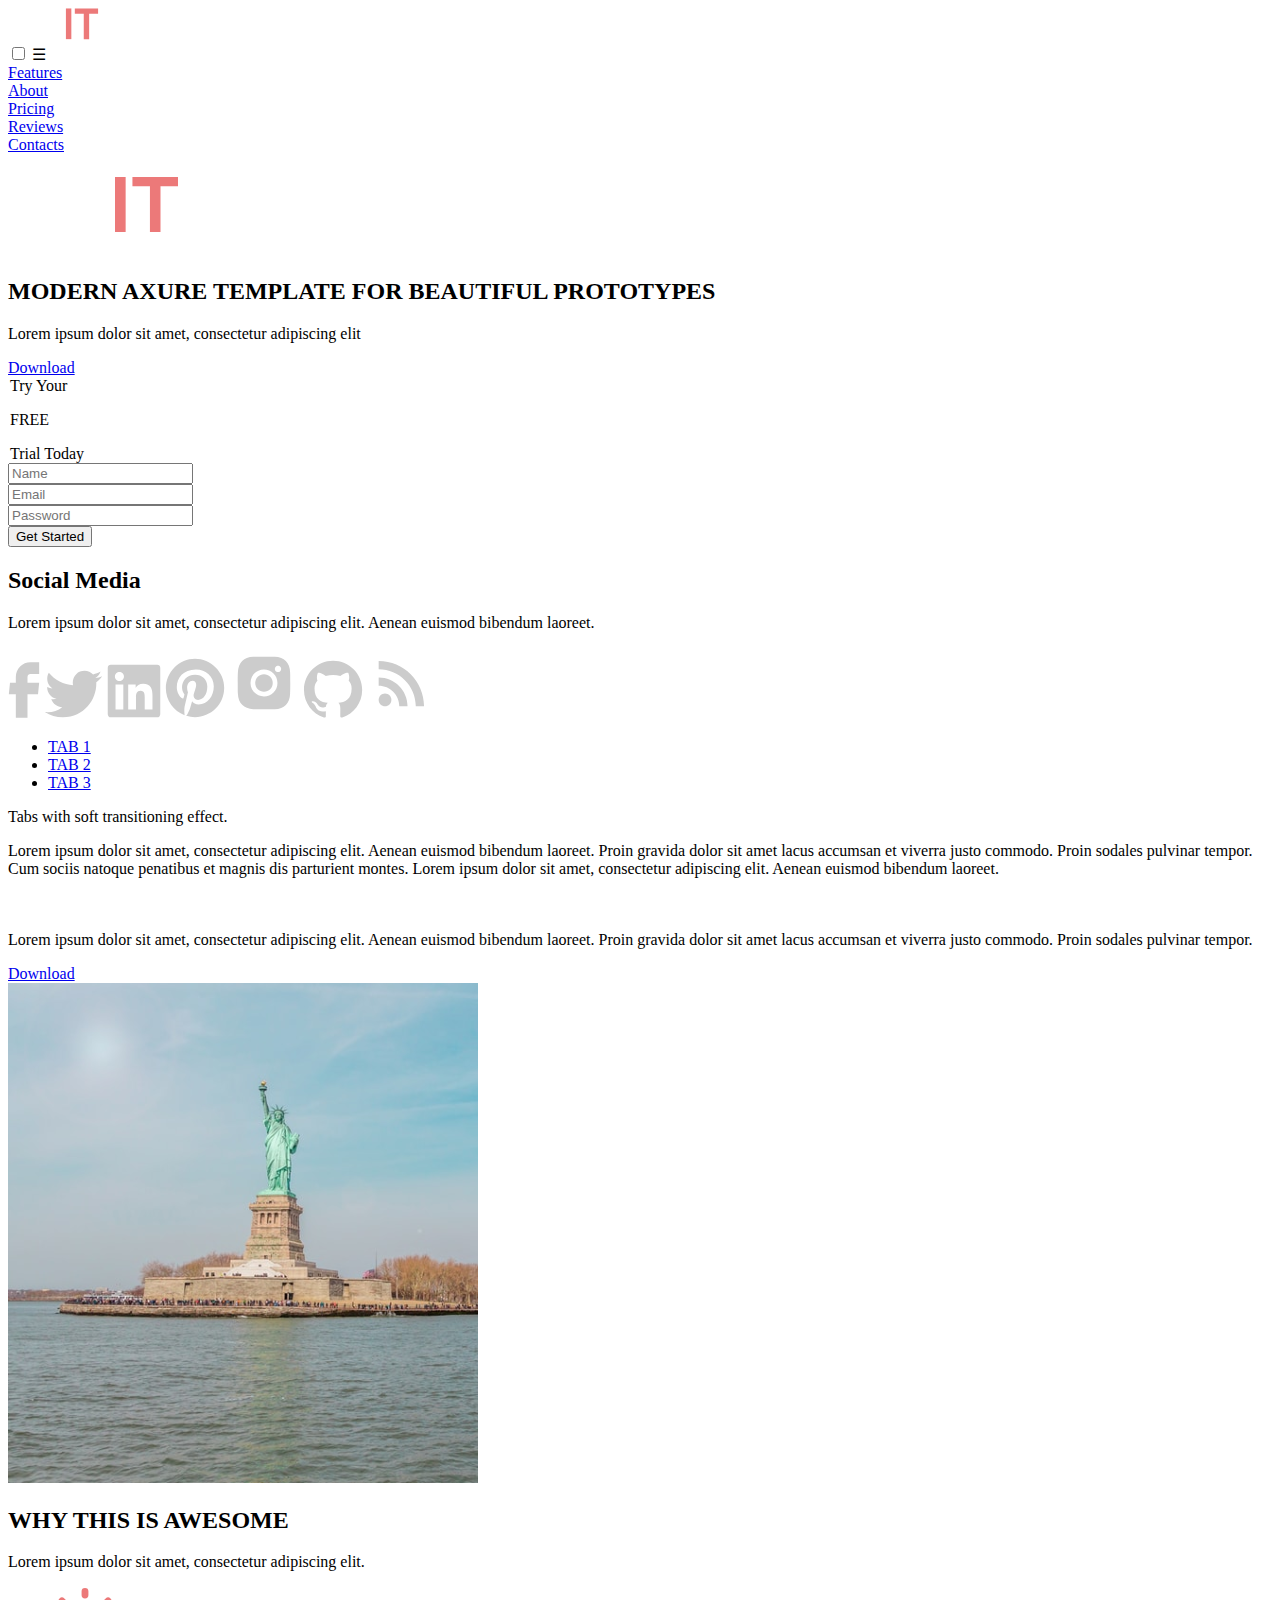
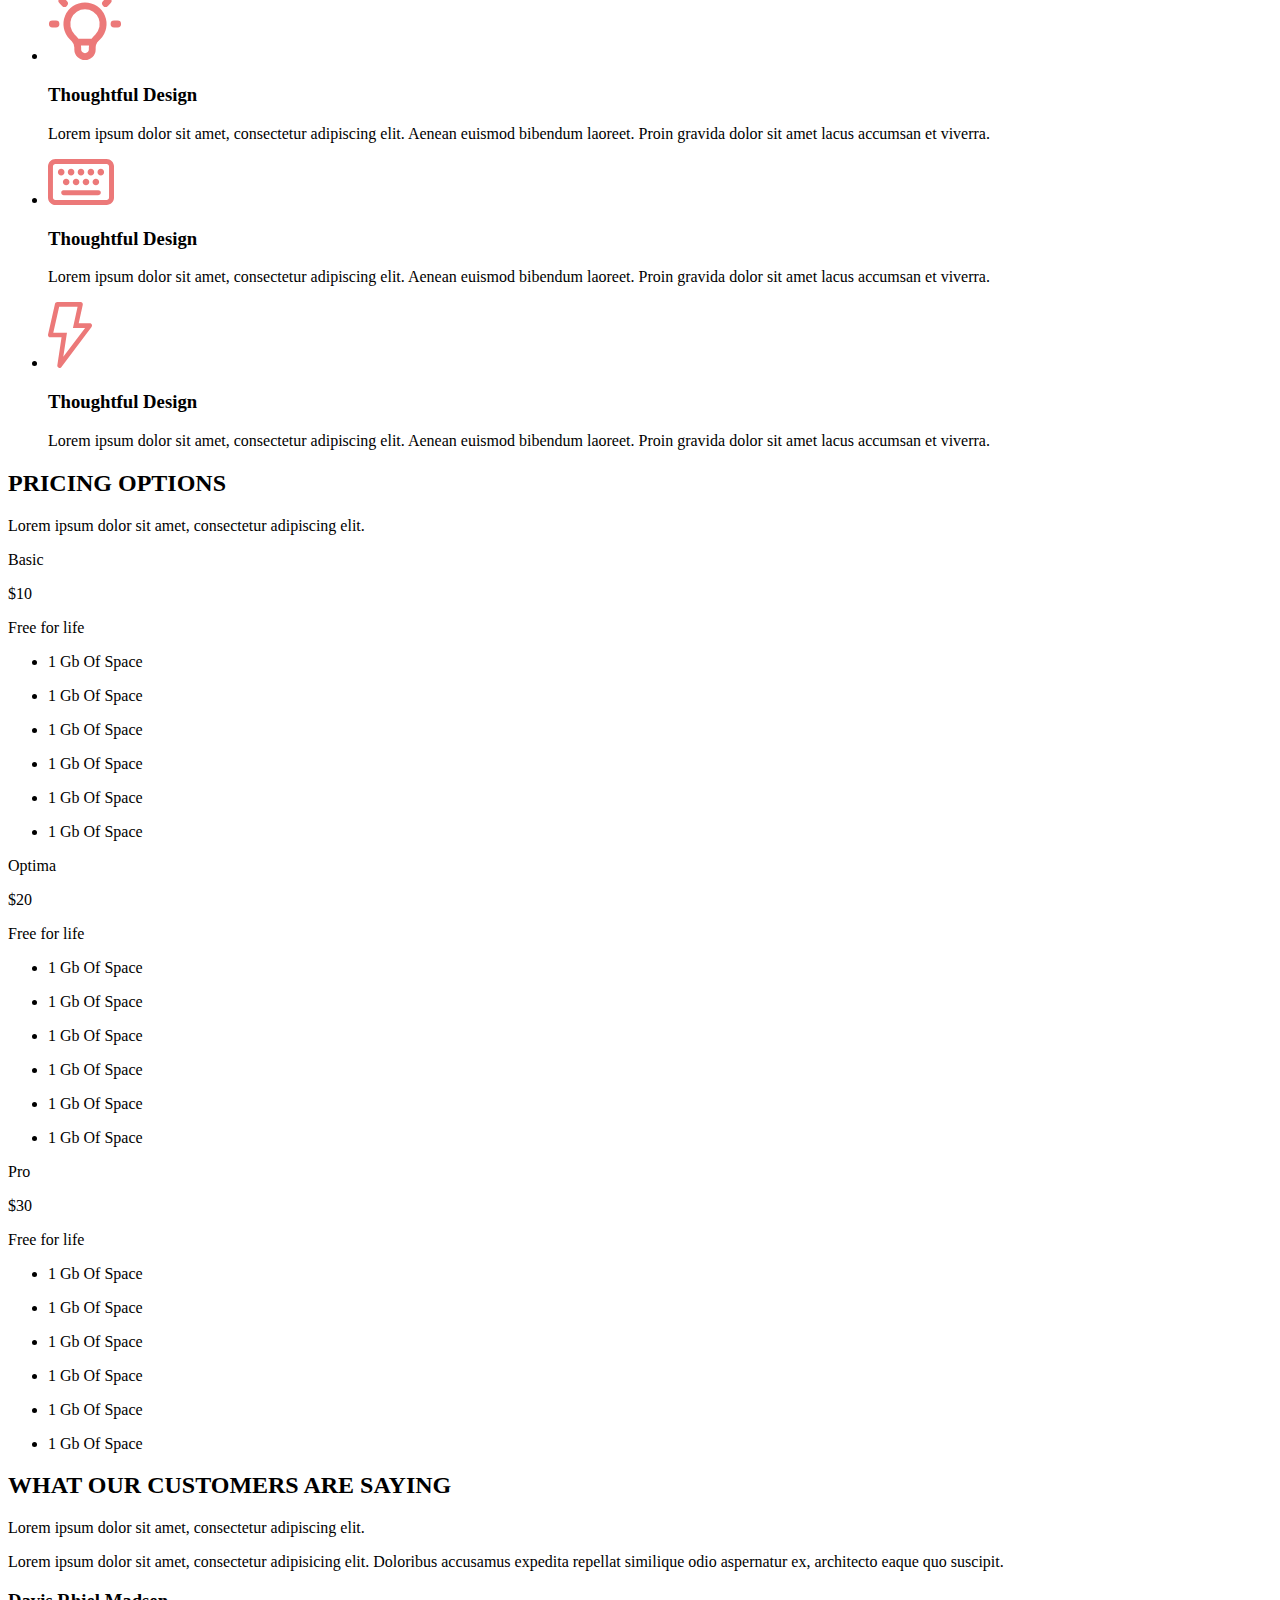
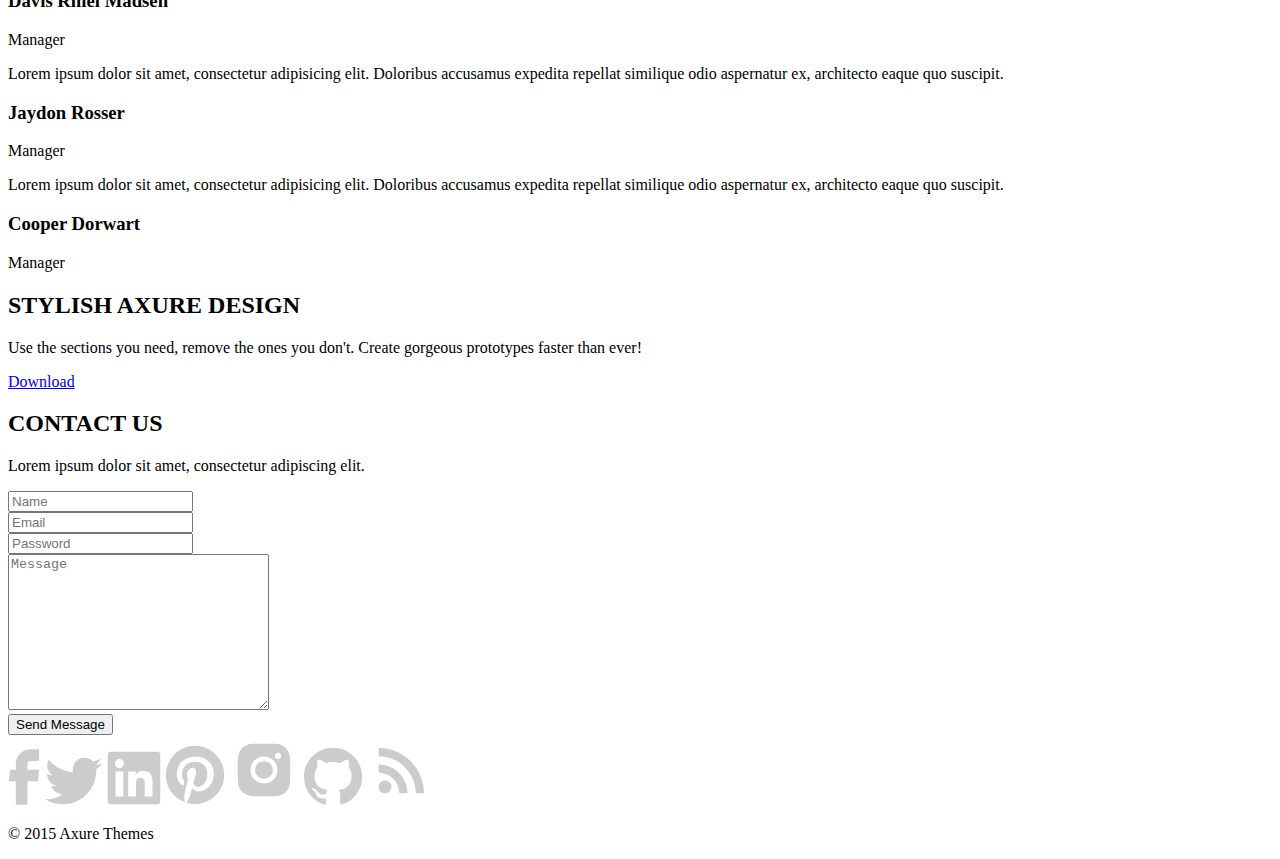
==== commit 195dead5: "bugs" ====
--- a/AXIT/index.html
+++ b/AXIT/index.html
@@ -4,7 +4,7 @@
     <meta charset="UTF-8">
     <meta http-equiv="X-UA-Compatible" content="IE=edge">
     <meta name="viewport" content="width=device-width, initial-scale=1.0">
-    <link rel="stylesheet" href="./css/style.css">
+    <link rel="stylesheet" href="./css/style.scss">
     <title>AXIT</title>
 </head>
 <body>
@@ -36,20 +36,17 @@
                     <a href="#" class="banner__button">Download</a>
                 </div>
                 <form class="banner__form" action="#" method="post" name="registration" id="registration" class="banner__form">
-                    <h2 class="form__title">Try Your <p class="title__highlight"> FREE </p> Trial Today</h2>
+                    <legend class="form__title">Try Your <p class="title__highlight"> FREE </p> Trial Today</legend>
                     <div class="type__section">
                         <div class="form__info">
                             <input class="info__type" type="text" name="name" placeholder="Name">
                         </div>
-                        <div class="form__separator"></div>
                         <div class="form__info">
                             <input class="info__type" type="email" name="email" placeholder="Email">
                         </div>
-                        <div class="form__separator"></div>
                         <div class="form__info">
                             <input class="info__type" type="password" name="password" placeholder="Password">
                         </div>
-                        <div class="form__separator"></div>
                         <button class="form__button" type="submit">Get Started</button>
                     </div>
                 </form>
@@ -315,20 +312,16 @@
                         <div class="form__info">
                             <input class="info__type" type="text" name="name" placeholder="Name">
                         </div>
-                        <div class="form__separator form__separator--long"></div>
                         <div class="form__info">
                             <input class="info__type" type="email" name="email" placeholder="Email">
                         </div>
-                        <div class="form__separator form__separator--long"></div>
                         <div class="form__info">
                             <input class="info__type" type="password" name="password" placeholder="Password">
                         </div>
-                        <div class="form__separator form__separator--long"></div>
                     </div>
                 </form>
                 <div class="form__textaree">
                     <textarea class="textaree__message" name="message" cols="30" rows="10" placeholder="Message"></textarea>
-                    <div class="form__separator form__separator--long"></div>
                 </div>
                 <button class="form__button form__button--small" type="submit">Send Message</button>
             </div>
